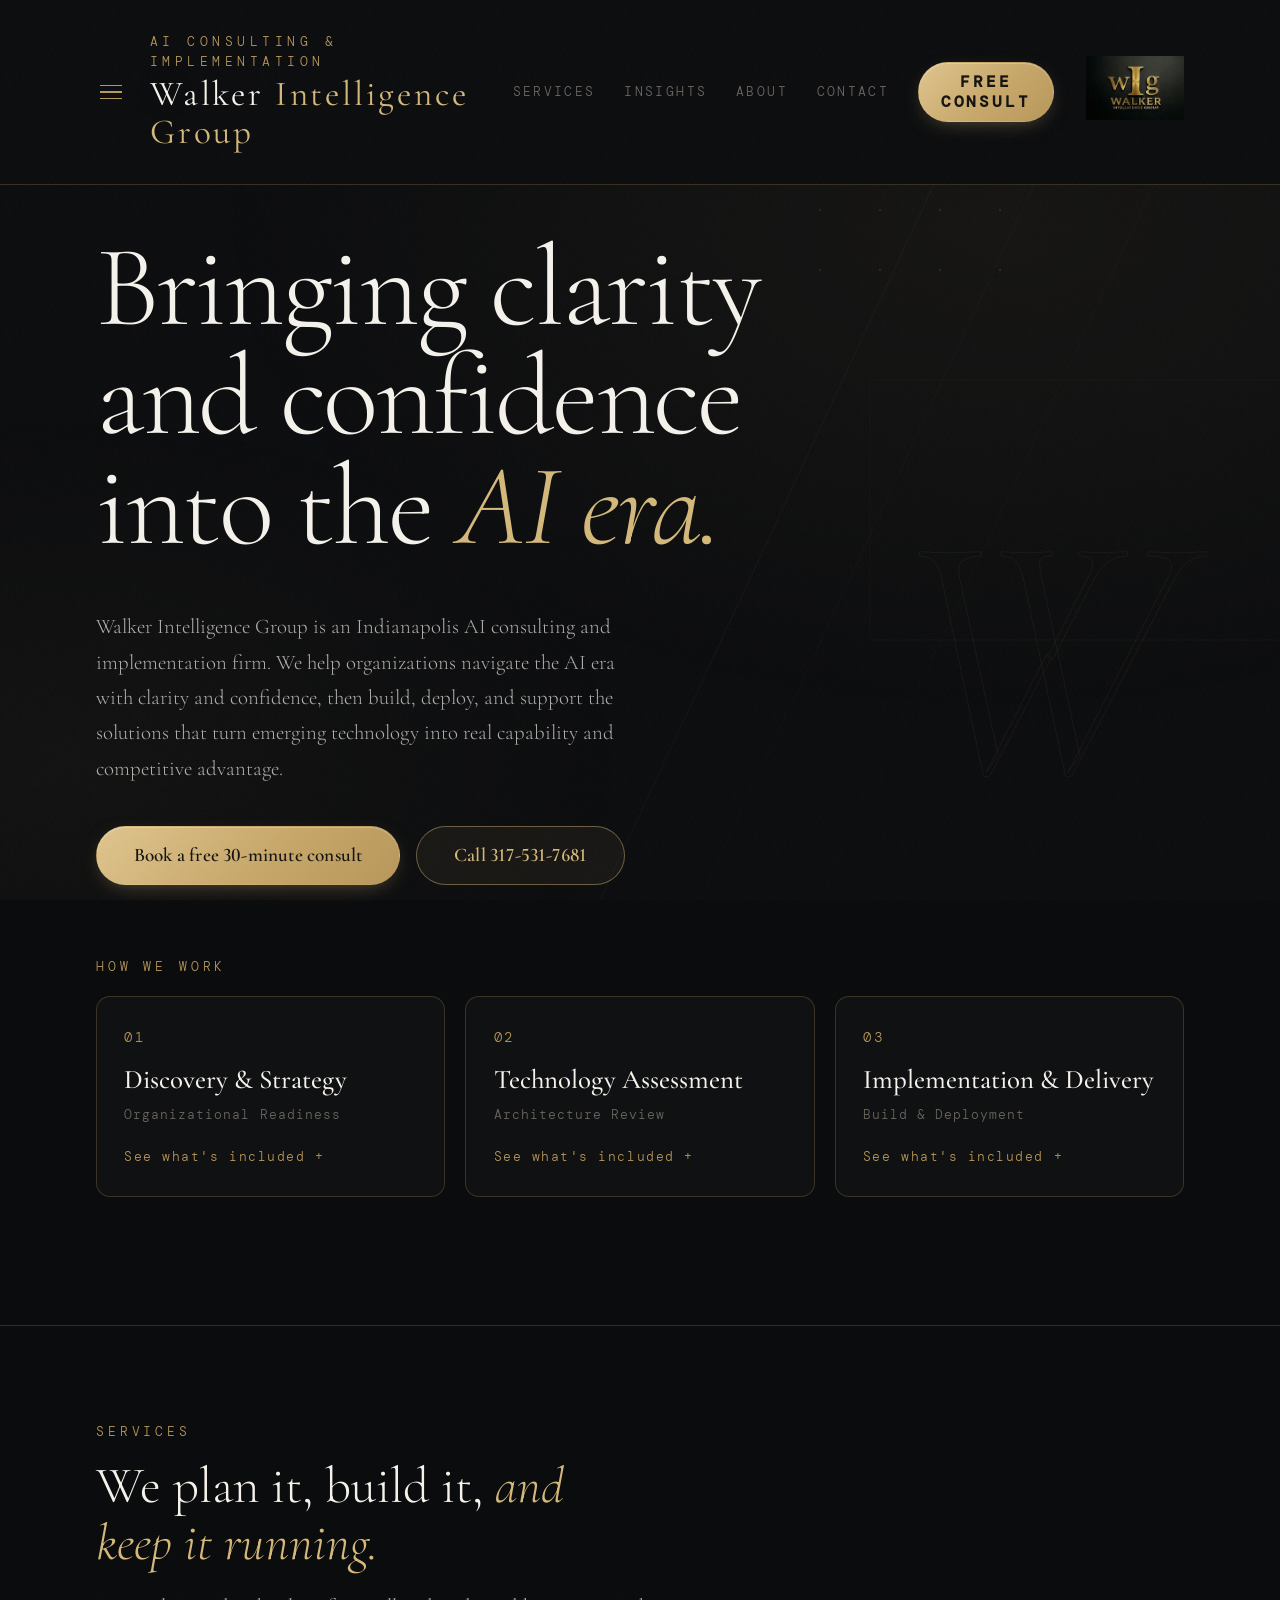
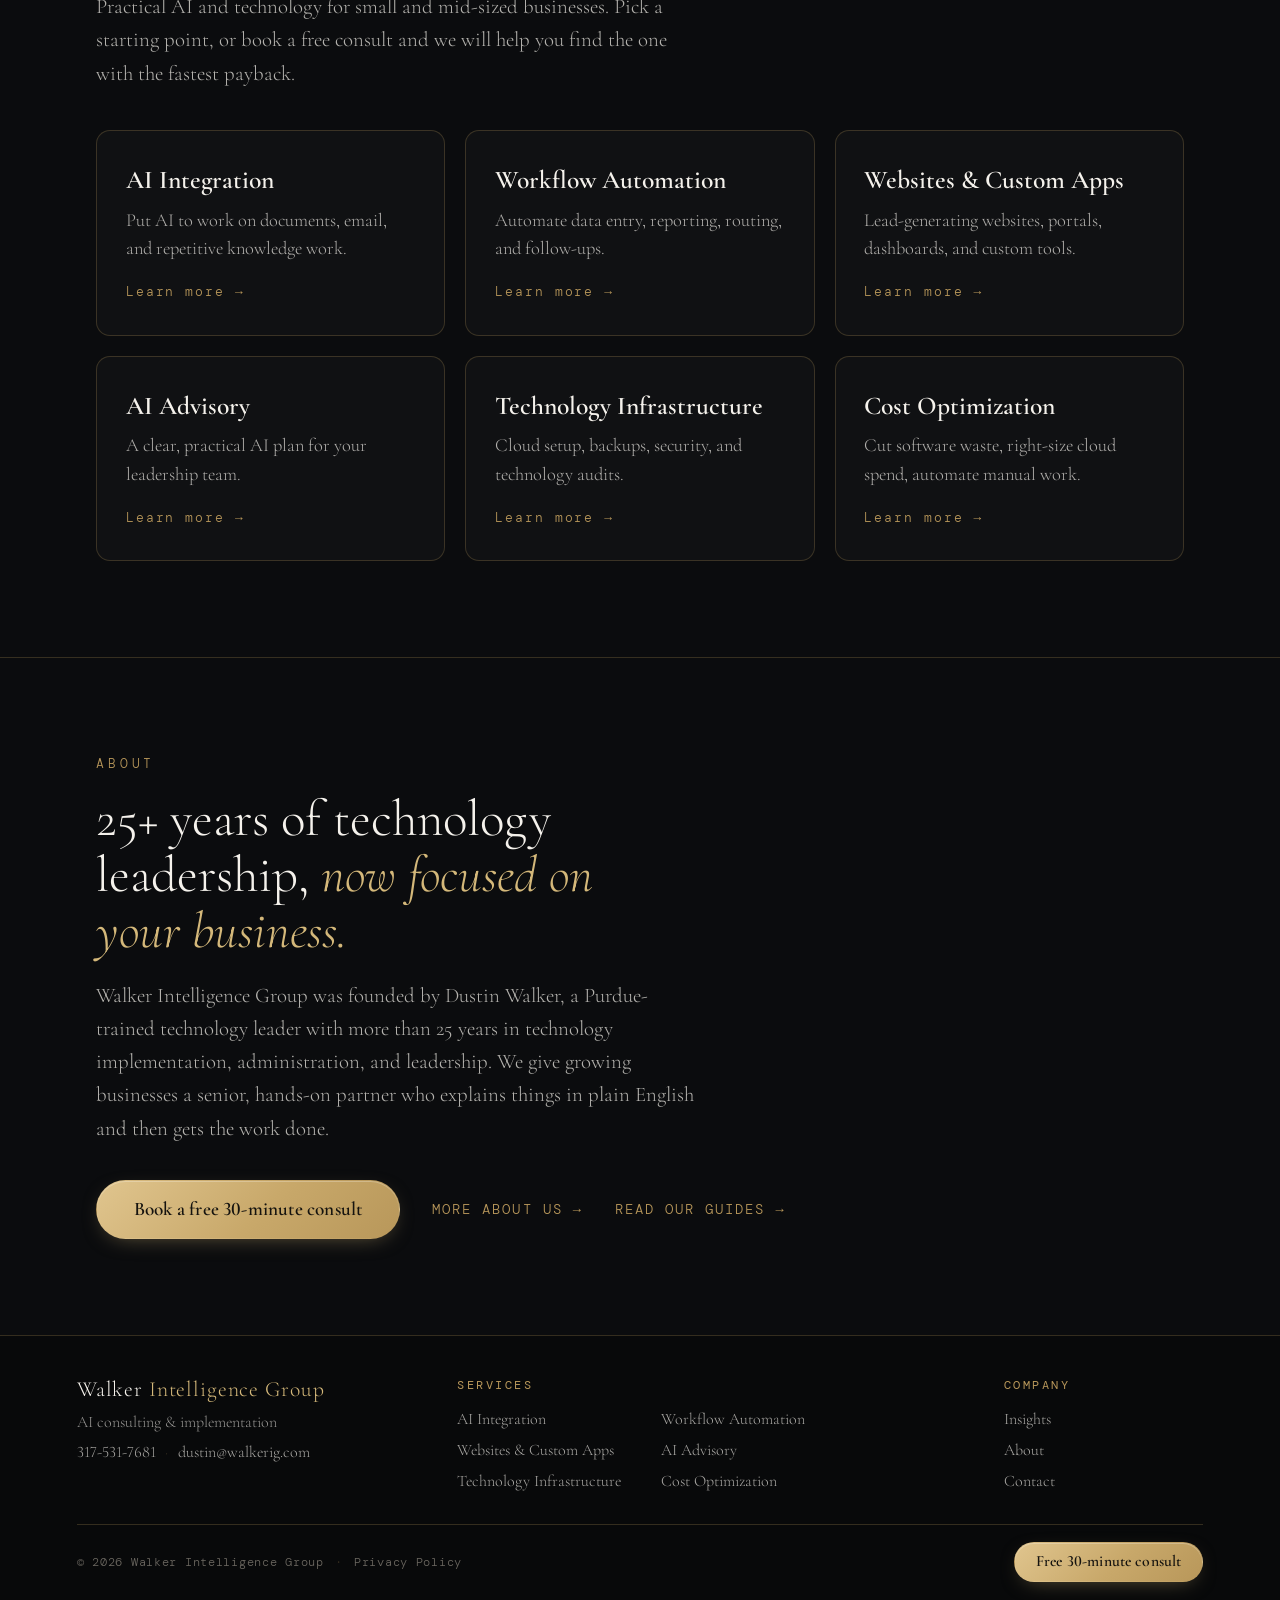
==== index.html @ 9484de30 "Compact footer and trim repetitive Indianapolis mentions - Footer is one short row (brand, two-colum" ====
<!DOCTYPE html>
<html lang="en">
<head>
  <meta charset="UTF-8" />
  <meta name="viewport" content="width=device-width, initial-scale=1.0" />
  <!-- Google Analytics 4 + lead tracking -->
  <script async src="https://www.googletagmanager.com/gtag/js?id=G-RJ7RK3Y0N4"></script>
  <script>
    window.dataLayer = window.dataLayer || [];
    function gtag(){dataLayer.push(arguments);}
    gtag('js', new Date());
    gtag('config', 'G-RJ7RK3Y0N4');
    // A form submission returns here with ?sent=1 (read before page scripts strip it)
    if (new URLSearchParams(location.search).get('sent') === '1') {
      gtag('event', 'generate_lead', { form_location: location.pathname });
    }
    document.addEventListener('click', function (e) {
      var a = e.target.closest && e.target.closest('a[href]');
      if (!a) return;
      var href = a.getAttribute('href');
      if (href.indexOf('tel:') === 0) gtag('event', 'phone_click', { link_text: a.textContent.trim() });
      else if (href.indexOf('mailto:') === 0) gtag('event', 'email_click', { link_text: a.textContent.trim() });
      else if (href === '/contact/') gtag('event', 'consult_click', { link_text: a.textContent.trim() });
    });
  </script>
  <title>Indianapolis AI Consulting &amp; Implementation | Walker Intelligence Group</title>
  <meta name="description" content="Indianapolis AI consulting and implementation. We plan, build, and run AI tools, workflow automation, and custom apps that save your business time and money." />
  <link rel="canonical" href="https://walkerig.com/" />
  <meta name="robots" content="index, follow, max-image-preview:large" />
  <meta name="theme-color" content="#0b0c0e" />

  <meta property="og:type" content="website" />
  <meta property="og:site_name" content="Walker Intelligence Group" />
  <meta property="og:title" content="Indianapolis AI Consulting &amp; Implementation | Walker Intelligence Group" />
  <meta property="og:description" content="AI consulting and implementation for Indianapolis businesses. We plan it, build it, and keep it running. No hype." />
  <meta property="og:url" content="https://walkerig.com/" />
  <meta property="og:image" content="https://walkerig.com/og-image.jpg" />
  <meta property="og:image:width" content="1200" />
  <meta property="og:image:height" content="630" />
  <meta property="og:image:alt" content="Walker Intelligence Group logo" />
  <meta property="og:locale" content="en_US" />
  <meta name="twitter:card" content="summary_large_image" />
  <meta name="twitter:title" content="Indianapolis AI Consulting &amp; Implementation | Walker Intelligence Group" />
  <meta name="twitter:description" content="AI consulting and implementation for Indianapolis businesses. We plan it, build it, and keep it running." />
  <meta name="twitter:image" content="https://walkerig.com/og-image.jpg" />

  <link rel="icon" type="image/svg+xml" href="favicon.svg" />
  <link rel="apple-touch-icon" href="wig-logo-144.png" />

  <script type="application/ld+json">
  {
    "@context": "https://schema.org",
    "@graph": [
      {
        "@type": "ProfessionalService",
        "@id": "https://walkerig.com/#business",
        "name": "Walker Intelligence Group",
        "alternateName": "WIG",
        "url": "https://walkerig.com/",
        "logo": "https://walkerig.com/wig-logo-144.png",
        "image": "https://walkerig.com/og-image.jpg",
        "description": "AI consulting and implementation firm in Indianapolis that plans, builds, deploys, and hosts AI solutions, including AI advisory, AI integration, workflow automation, websites and custom apps, technology infrastructure, and IT cost optimization.",
        "email": "dustin@walkerig.com",
        "telephone": "+1-317-531-7681",
        "foundingDate": "2026",
        "sameAs": [
          "https://www.google.com/search?kgmid=/g/11nqm0_gm1"
        ],
        "address": {
          "@type": "PostalAddress",
          "addressLocality": "Indianapolis",
          "addressRegion": "IN",
          "addressCountry": "US"
        },
        "areaServed": [
          { "@type": "City", "name": "Indianapolis" },
          { "@type": "State", "name": "Indiana" }
        ],
        "founder": { "@id": "https://walkerig.com/#founder" },
        "knowsAbout": ["Artificial intelligence", "Workflow automation", "AI integration", "Custom software development", "Cloud infrastructure", "IT cost optimization"],
        "hasOfferCatalog": {
          "@type": "OfferCatalog",
          "name": "Services",
          "itemListElement": [
            { "@type": "Offer", "itemOffered": { "@type": "Service", "name": "Workflow Automation" } },
            { "@type": "Offer", "itemOffered": { "@type": "Service", "name": "Websites & Custom Apps" } },
            { "@type": "Offer", "itemOffered": { "@type": "Service", "name": "AI Integration" } },
            { "@type": "Offer", "itemOffered": { "@type": "Service", "name": "Technology Infrastructure" } },
            { "@type": "Offer", "itemOffered": { "@type": "Service", "name": "AI Advisory" } },
            { "@type": "Offer", "itemOffered": { "@type": "Service", "name": "Cost Optimization" } }
          ]
        }
      },
      {
        "@type": "Person",
        "@id": "https://walkerig.com/#founder",
        "name": "Dustin Walker",
        "jobTitle": "Founder",
        "description": "Technology leader with more than 25 years of experience in technology implementation, administration, and leadership.",
        "alumniOf": { "@type": "CollegeOrUniversity", "name": "Purdue University" },
        "url": "https://walkerig.com/about/",
        "email": "dustin@walkerig.com",
        "worksFor": { "@id": "https://walkerig.com/#business" }
      },
      {
        "@type": "WebSite",
        "@id": "https://walkerig.com/#website",
        "url": "https://walkerig.com/",
        "name": "Walker Intelligence Group",
        "publisher": { "@id": "https://walkerig.com/#business" }
      }
    ]
  }
  </script>
  <link rel="preconnect" href="https://fonts.googleapis.com" />
  <link rel="preconnect" href="https://fonts.gstatic.com" crossorigin />
  <link href="https://fonts.googleapis.com/css2?family=Cormorant+Garamond:ital,wght@0,300;0,400;0,600;1,300;1,400&family=DM+Mono:wght@300;400&display=swap" rel="stylesheet" />
  <link href="/assets/site.css" rel="stylesheet" />

  <style>
    *, *::before, *::after { box-sizing: border-box; margin: 0; padding: 0; }

    :root {
      --ink:       #0b0c0e;
      --paper:     #f5f2ec;
      --gold:      #b8975a;
      --gold-lt:   #d4b87a;
      --muted:     #6b6760;
      --rule:      rgba(184,151,90,0.25);
      --serif:     'Cormorant Garamond', Georgia, serif;
      --mono:      'DM Mono', 'Courier New', monospace;
    }

    html { scroll-behavior: smooth; overflow-x: hidden; }

    body {
      background: var(--ink);
      color: var(--paper);
      font-family: var(--serif);
      font-weight: 300;
      line-height: 1.6;
      min-height: 100vh;
      overflow-x: hidden;
      width: 100%;
    }

    /* ── GRAIN OVERLAY ── */
    body::before {
      content: '';
      position: fixed;
      inset: 0;
      pointer-events: none;
      z-index: 999;
      opacity: 0.035;
      background-image: url("data:image/svg+xml,%3Csvg viewBox='0 0 256 256' xmlns='http://www.w3.org/2000/svg'%3E%3Cfilter id='n'%3E%3CfeTurbulence type='fractalNoise' baseFrequency='0.9' numOctaves='4' stitchTiles='stitch'/%3E%3C/filter%3E%3Crect width='100%25' height='100%25' filter='url(%23n)' opacity='1'/%3E%3C/svg%3E");
      background-repeat: repeat;
      background-size: 128px 128px;
    }

    /* ── GEOMETRIC BACKGROUND ── */
    .bg-geo {
      position: fixed;
      inset: 0;
      pointer-events: none;
      z-index: 0;
      overflow: hidden;
    }

    .bg-geo svg {
      position: absolute;
      inset: 0;
      width: 100%;
      height: 100%;
    }

    /* ── LAYOUT ── */
    .page {
      position: relative;
      z-index: 1;
      min-height: 100vh;
      display: grid;
      grid-template-rows: auto 1fr auto;
      width: 100%;
      max-width: 100vw;
      overflow-x: hidden;
    }

    /* ── HEADER ── */
    header {
      display: flex;
      justify-content: space-between;
      align-items: center;
      gap: 1.5rem;
      padding: clamp(1.2rem, 3vw, 2rem) clamp(2rem, 8vw, 6rem);
      border-bottom: 1px solid var(--rule);
      animation: fadeDown 1s cubic-bezier(.16,1,.3,1) both;
      position: fixed;
      top: 0;
      left: 0;
      right: 0;
      z-index: 100;
      background: var(--ink);
    }

    main {
      padding-top: 200px;
    }

    .header-left {
      display: flex;
      align-items: center;
      gap: 1.5rem;
    }
    .header-right { display: flex; align-items: center; gap: 2rem; }
    .header-logo-link { display: flex; }

    /* ── HAMBURGER ── */
    .hamburger {
      background: none;
      border: none;
      cursor: pointer;
      padding: 0.25rem;
      display: flex;
      flex-direction: column;
      gap: 5px;
      align-self: center;
      z-index: 1001;
    }

    .hamburger span {
      display: block;
      width: 22px;
      height: 1.5px;
      background: var(--gold);
      transition: transform 0.35s ease, opacity 0.25s ease;
      transform-origin: center;
    }

    .hamburger.open span:nth-child(1) { transform: translateY(6.5px) rotate(45deg); }
    .hamburger.open span:nth-child(2) { opacity: 0; }
    .hamburger.open span:nth-child(3) { transform: translateY(-6.5px) rotate(-45deg); }

    .wordmark {
      display: flex;
      flex-direction: column;
      gap: 0.1em;
    }

    .wordmark-top {
      font-size: clamp(0.7rem, 1.1vw, 0.8rem);
      font-family: var(--mono);
      letter-spacing: 0.35em;
      text-transform: uppercase;
      color: var(--gold);
      font-weight: 300;
    }

    .wordmark-main {
      font-size: clamp(1.4rem, 3vw, 2.2rem);
      font-weight: 400;
      letter-spacing: 0.08em;
      line-height: 1.1;
      color: var(--paper);
      text-shadow: 0 0 60px rgba(184,151,90,0.18);
    }

    .wordmark-main span {
      color: var(--gold-lt);
    }

    .header-logo {
      height: clamp(48px, 5vw, 64px);
      width: auto;
      opacity: 0.92;
    }

    /* ── HERO ── */
    main {
      display: flex;
      flex-direction: column;
      justify-content: center;
      padding: clamp(4rem, 10vw, 8rem) clamp(2rem, 8vw, 6rem);
      position: relative;
    }

    .hero-headline {
      font-size: clamp(3.2rem, 9vw, 8.5rem);
      font-weight: 300;
      line-height: 0.95;
      letter-spacing: -0.02em;
      max-width: 14ch;
      margin-bottom: 3rem;
      animation: fadeUp 1s .35s cubic-bezier(.16,1,.3,1) both;
    }

    .hero-headline em {
      font-style: italic;
      color: var(--gold-lt);
    }

    .hero-body {
      max-width: 52ch;
      font-size: clamp(1.05rem, 1.8vw, 1.3rem);
      font-weight: 300;
      color: rgba(245,242,236,0.7);
      line-height: 1.7;
      margin-bottom: 2.5rem;
      animation: fadeUp 1s .5s cubic-bezier(.16,1,.3,1) both;
      overflow-wrap: break-word;
      word-break: break-word;
      width: 100%;
    }

    /* ── PROCESS (01 / 02 / 03) ── */
    .process-label {
      display: block;
      font-family: var(--mono);
      font-size: 0.8rem;
      letter-spacing: 0.3em;
      text-transform: uppercase;
      color: var(--gold);
      margin-bottom: 1.2rem;
      animation: fadeUp 1s .65s cubic-bezier(.16,1,.3,1) both;
    }

    .services {
      display: grid;
      grid-template-columns: repeat(3, minmax(0, 1fr));
      gap: 1.25rem;
      max-width: 1100px;
      animation: fadeUp 1s .7s cubic-bezier(.16,1,.3,1) both;
    }

    .service-item {
      font: inherit;
      color: inherit;
      text-align: left;
      cursor: pointer;
      background: rgba(245,242,236,0.025);
      border: 1px solid var(--rule);
      border-radius: 14px;
      padding: 1.8rem 1.7rem;
      display: flex;
      flex-direction: column;
      transition: background 0.2s, border-color 0.2s;
    }

    .service-item:hover,
    .service-item:focus-visible { background: rgba(212,184,122,0.06); border-color: var(--gold); outline: none; }

    .service-num {
      font-family: var(--mono);
      font-size: 0.9rem;
      letter-spacing: 0.2em;
      color: var(--gold);
      display: block;
      margin-bottom: 0.9rem;
    }

    .service-label {
      font-family: var(--serif);
      font-size: clamp(1.45rem, 2.1vw, 1.8rem);
      font-weight: 500;
      line-height: 1.2;
      color: var(--paper);
    }

    .service-sub {
      font-family: var(--mono);
      font-size: 0.8rem;
      color: var(--muted);
      letter-spacing: 0.08em;
      margin-top: 0.6rem;
    }

    .service-hint {
      font-family: var(--mono);
      font-size: 0.8rem;
      letter-spacing: 0.12em;
      color: var(--gold);
      margin-top: auto;
      padding-top: 1.3rem;
    }

    .service-item:hover .service-hint { color: var(--gold-lt); }

    /* ── MODAL ── */
    .modal-overlay {
      position: fixed;
      inset: 0;
      z-index: 1100;
      display: flex;
      align-items: center;
      justify-content: center;
      padding: 2rem;
      pointer-events: none;
    }

    .modal-overlay.open { pointer-events: all; }

    .modal-backdrop {
      position: absolute;
      inset: 0;
      background: rgba(11,12,14,0.8);
      backdrop-filter: blur(6px);
      opacity: 0;
      transition: opacity 0.35s ease;
    }

    .modal-overlay.open .modal-backdrop { opacity: 1; }

    .modal {
      position: relative;
      background: #0f1012;
      border: 1px solid var(--rule);
      border-radius: 16px;
      max-width: 540px;
      width: 100%;
      padding: 3rem;
      opacity: 0;
      transform: translateY(20px);
      transition: opacity 0.35s ease, transform 0.35s cubic-bezier(.16,1,.3,1);
      display: none;
      max-height: 90vh;
      overflow-y: auto;
    }

    .modal.active {
      display: block;
    }

    .modal-overlay.open .modal.active {
      opacity: 1;
      transform: translateY(0);
    }

    .modal-close {
      position: absolute;
      top: 1.25rem;
      right: 1.5rem;
      background: none;
      border: none;
      color: var(--muted);
      font-size: 1.4rem;
      cursor: pointer;
      line-height: 1;
      transition: color 0.2s;
      padding: 0.25rem;
    }

    .modal-close:hover { color: var(--paper); }

    .modal-num {
      font-family: var(--mono);
      font-size: 0.8rem;
      letter-spacing: 0.25em;
      color: var(--gold);
      display: block;
      margin-bottom: 1rem;
    }

    .modal-title {
      font-size: clamp(1.5rem, 3vw, 2rem);
      font-weight: 300;
      letter-spacing: 0.02em;
      margin-bottom: 0.4rem;
      line-height: 1.2;
    }

    .modal-sub {
      font-family: var(--mono);
      font-size: 0.8rem;
      letter-spacing: 0.15em;
      color: var(--muted);
      margin-bottom: 1.8rem;
      text-transform: uppercase;
    }

    .modal-desc {
      font-size: 1.15rem;
      color: rgba(245,242,236,0.65);
      line-height: 1.8;
      margin-bottom: 1.8rem;
      border-top: 1px solid var(--rule);
      padding-top: 1.5rem;
    }

    .modal-list {
      list-style: none;
      display: flex;
      flex-direction: column;
      gap: 0.75rem;
    }

    .modal-list li {
      font-family: var(--serif);
      font-size: 1.1rem;
      letter-spacing: 0;
      color: rgba(245,242,236,0.65);
      padding-left: 1.3rem;
      position: relative;
      line-height: 1.6;
    }

    .modal-list li::before {
      content: '';
      position: absolute;
      left: 0;
      top: 0.45em;
      width: 5px;
      height: 5px;
      border: 1px solid var(--gold);
      opacity: 0.6;
    }

    @media (max-width: 560px) {
      .modal { padding: 2rem 1.5rem; }
    }

    /* ── LARGE DECORATIVE LETTER ── */
    .deco-numeral {
      position: absolute;
      right: clamp(2rem, 8vw, 6rem);
      top: 50%;
      transform: translateY(-50%);
      font-size: clamp(14rem, 28vw, 28rem);
      font-weight: 300;
      font-style: italic;
      color: transparent;
      -webkit-text-stroke: 1px rgba(184,151,90,0.08);
      line-height: 1;
      pointer-events: none;
      user-select: none;
      animation: fadeIn 1.5s .8s both;
    }

    /* ── HERO CTA ── */
    .hero-cta {
      display: flex;
      flex-wrap: wrap;
      align-items: center;
      gap: 1rem;
      margin-bottom: clamp(3rem, 6vw, 4.5rem);
      animation: fadeUp 1s .6s cubic-bezier(.16,1,.3,1) both;
    }

    /* ── SERVICES SECTION ── */
    .home-section {
      position: relative;
      padding: clamp(3.5rem, 8vw, 6rem) clamp(2rem, 8vw, 6rem);
      border-top: 1px solid var(--rule);
      border-bottom: none;
    }
    .home-section .eyebrow {
      display: block;
      font-family: var(--mono);
      font-size: 0.8rem;
      letter-spacing: 0.3em;
      text-transform: uppercase;
      color: var(--gold);
      margin-bottom: 1rem;
    }
    .home-section h2 {
      font-size: clamp(2rem, 4.5vw, 3.2rem);
      font-weight: 300;
      line-height: 1.1;
      max-width: 22ch;
      margin-bottom: 1.2rem;
    }
    .home-section h2 em { font-style: italic; color: var(--gold-lt); }
    .home-section .intro {
      font-size: clamp(1.1rem, 1.8vw, 1.3rem);
      color: rgba(245,242,236,0.72);
      max-width: 60ch;
    }
    .svc-grid {
      display: grid;
      grid-template-columns: repeat(3, minmax(0, 1fr));
      gap: 1.25rem;
      margin-top: 2.5rem;
    }
    .svc-link {
      background: rgba(245,242,236,0.025);
      border: 1px solid var(--rule);
      border-radius: 14px;
      padding: 2rem 1.8rem;
      text-decoration: none;
      color: var(--paper);
      display: flex;
      flex-direction: column;
      transition: background 0.2s, border-color 0.2s;
    }
    .svc-link:hover { background: rgba(212,184,122,0.06); border-color: var(--gold); }
    .svc-link h3 { font-size: clamp(1.4rem, 2vw, 1.65rem); font-weight: 600; margin-bottom: 0.6rem; transition: color 0.2s; }
    .svc-link:hover h3 { color: var(--gold-lt); }
    .svc-link p { font-size: 1.15rem; color: rgba(245,242,236,0.7); line-height: 1.55; }
    .svc-link span {
      display: block;
      margin-top: auto;
      padding-top: 1.2rem;
      font-family: var(--mono);
      font-size: 0.8rem;
      letter-spacing: 0.15em;
      color: var(--gold);
    }
    .about-teaser { display: flex; flex-wrap: wrap; align-items: center; gap: 1rem 2rem; margin-top: 2.2rem; }
    .text-link {
      font-family: var(--mono);
      font-size: 0.85rem;
      letter-spacing: 0.15em;
      text-transform: uppercase;
      color: var(--gold);
      text-decoration: none;
      padding: 0.95rem 0;
    }
    .text-link:hover { color: var(--gold-lt); }
    .drawer-more {
      display: inline-block;
      margin-top: 0.9rem;
      font-family: var(--mono);
      font-size: 0.8rem;
      letter-spacing: 0.12em;
      color: var(--gold);
      text-decoration: none;
    }
    .drawer-more:hover { color: var(--gold-lt); }

    /* ── NAV OVERLAY ── */
    .nav-overlay {
      position: fixed;
      inset: 0;
      z-index: 1000;
      display: flex;
      pointer-events: none;
    }

    .nav-overlay.open { pointer-events: all; }

    .nav-backdrop {
      position: absolute;
      inset: 0;
      background: rgba(11,12,14,0.7);
      backdrop-filter: blur(4px);
      opacity: 0;
      transition: opacity 0.4s ease;
    }

    .nav-overlay.open .nav-backdrop { opacity: 1; }

    .nav-drawer {
      position: relative;
      width: min(420px, 90vw);
      height: 100%;
      background: #0f1012;
      border-right: 1px solid var(--rule);
      transform: translateX(-100%);
      transition: transform 0.4s cubic-bezier(.16,1,.3,1);
      display: flex;
      flex-direction: column;
      overflow: hidden;
    }

    .nav-overlay.open .nav-drawer { transform: translateX(0); }

    .nav-header {
      padding: 2rem 2rem 1.5rem;
      border-bottom: 1px solid var(--rule);
      flex-shrink: 0;
      display: flex;
      justify-content: space-between;
      align-items: center;
    }

    .nav-close {
      background: none;
      border: none;
      color: var(--gold);
      font-size: 1.8rem;
      line-height: 1;
      cursor: pointer;
      padding: 0.25rem;
      transition: color 0.2s;
    }

    .nav-close:hover { color: var(--gold-lt); }

    .nav-tabs {
      display: flex;
      gap: 0;
      border-bottom: 1px solid var(--rule);
      flex-shrink: 0;
    }

    .nav-tab {
      flex: 1;
      background: none;
      border: none;
      border-bottom: 2px solid transparent;
      color: var(--muted);
      font-family: var(--mono);
      font-size: 0.75rem;
      letter-spacing: 0.25em;
      text-transform: uppercase;
      padding: 1rem 0.5rem;
      cursor: pointer;
      transition: color 0.2s, border-color 0.2s;
      margin-bottom: -1px;
    }

    .nav-tab:hover { color: var(--paper); }
    .nav-tab.active { color: var(--gold); border-bottom-color: var(--gold); }

    .nav-panels {
      flex: 1;
      overflow-y: auto;
      overflow-x: hidden;
    }

    .nav-panel {
      display: none;
      padding: 2.5rem 2rem;
      animation: fadeIn 0.3s ease both;
    }

    .nav-panel.active { display: block; }

    /* About panel */
    .nav-panel .nav-heading {
      font-size: clamp(1.6rem, 4vw, 2.2rem);
      font-weight: 300;
      letter-spacing: 0.02em;
      margin-bottom: 1.5rem;
      line-height: 1.2;
    }

    .nav-panel .nav-heading em { font-style: italic; color: var(--gold-lt); }

    .nav-panel p {
      font-size: 1rem;
      color: rgba(245,242,236,0.7);
      line-height: 1.8;
      margin-bottom: 1.2rem;
    }

    /* Services panel */
    .drawer-service {
      padding: 1.5rem 0;
      border-bottom: 1px solid var(--rule);
    }

    .drawer-service:first-child { padding-top: 0; }
    .drawer-service:last-child { border-bottom: none; }

    .drawer-service .service-num {
      margin-bottom: 0.5rem;
    }

    .drawer-service .service-label {
      font-size: 1.15rem;
      margin-bottom: 0.4rem;
    }

    .drawer-service .service-sub {
      font-size: 0.6rem;
    }

    /* Services accordion */
    .svc-card {
      border-bottom: 1px solid var(--rule);
    }

    .svc-card:last-child { border-bottom: none; }

    .svc-toggle {
      width: 100%;
      background: none;
      border: none;
      cursor: pointer;
      display: flex;
      justify-content: space-between;
      align-items: center;
      padding: 1.4rem 0;
      text-align: left;
      gap: 1rem;
    }

    .svc-title {
      font-family: var(--serif);
      font-size: 1.05rem;
      font-weight: 400;
      color: var(--paper);
      letter-spacing: 0.02em;
      transition: color 0.2s;
    }

    .svc-toggle:hover .svc-title { color: var(--gold-lt); }

    .svc-chevron {
      width: 8px;
      height: 8px;
      border-right: 1px solid var(--gold);
      border-bottom: 1px solid var(--gold);
      transform: rotate(45deg);
      flex-shrink: 0;
      transition: transform 0.3s ease;
      margin-top: -3px;
    }

    .svc-toggle[aria-expanded="true"] .svc-chevron {
      transform: rotate(-135deg);
      margin-top: 3px;
    }

    .svc-body {
      overflow: hidden;
      max-height: 0;
      transition: max-height 0.35s ease;
    }

    .svc-body.open {
      max-height: 480px;
    }

    .svc-body-inner {
      padding-bottom: 1.4rem;
    }

    .svc-desc {
      font-size: 1.05rem;
      color: rgba(245,242,236,0.55);
      margin-bottom: 1rem;
      line-height: 1.6;
    }

    .svc-list {
      list-style: none;
      display: flex;
      flex-direction: column;
      gap: 0.55rem;
    }

    .svc-list li {
      font-family: var(--mono);
      font-size: 0.78rem;
      letter-spacing: 0.08em;
      color: rgba(245,242,236,0.65);
      padding-left: 1.2rem;
      position: relative;
      line-height: 1.5;
    }

    .svc-list li::before {
      content: '';
      position: absolute;
      left: 0;
      top: 0.45em;
      width: 5px;
      height: 5px;
      border: 1px solid var(--gold);
      opacity: 0.6;
    }

    /* Contact panel */
    .contact-info {
      margin-bottom: 2rem;
      display: flex;
      flex-direction: column;
      gap: 0.6rem;
    }

    .contact-info a {
      font-family: var(--mono);
      font-size: 0.95rem;
      letter-spacing: 0.1em;
      color: var(--paper);
      text-decoration: none;
      opacity: 0.7;
      transition: opacity 0.2s;
    }

    .contact-info a:hover { opacity: 1; color: var(--gold-lt); }

    .contact-divider {
      width: 2rem;
      height: 1px;
      background: var(--rule);
      margin-bottom: 2rem;
    }

    .contact-form label {
      display: block;
      font-family: var(--mono);
      font-size: 0.75rem;
      letter-spacing: 0.2em;
      text-transform: uppercase;
      color: var(--gold);
      margin-bottom: 0.4rem;
    }

    .contact-form .field {
      margin-bottom: 1.4rem;
    }

    .contact-form input,
    .contact-form textarea {
      width: 100%;
      background: rgba(245,242,236,0.04);
      border: 1px solid var(--rule);
      color: var(--paper);
      font-family: var(--serif);
      font-size: 1rem;
      font-weight: 300;
      padding: 0.7rem 0.9rem;
      outline: none;
      transition: border-color 0.2s;
      border-radius: 10px;
      -webkit-appearance: none;
      transform: translateZ(0);
    }

    .contact-form input:focus,
    .contact-form textarea:focus {
      border-color: var(--gold);
    }

    .contact-form textarea {
      resize: vertical;
      min-height: 110px;
    }

    .contact-form button[type="submit"] {
      border: none;
      border-radius: 999px;
      color: #15130f;
      background: linear-gradient(135deg, #e0c58e 0%, #c8a86a 55%, #b8975a 100%);
      font-family: var(--serif);
      font-size: 1.1rem;
      font-weight: 600;
      padding: 0.85rem 2rem;
      cursor: pointer;
      transition: transform 0.2s ease, box-shadow 0.2s ease;
      width: 100%;
    }

    .contact-form button[type="submit"]:hover {
      transform: translateY(-1px);
      box-shadow: 0 10px 28px -10px rgba(212,184,122,0.7);
    }

    .form-status {
      margin-top: 1rem;
      font-family: var(--mono);
      font-size: 0.75rem;
      letter-spacing: 0.12em;
      min-height: 1.2em;
    }

    .form-status.success { color: var(--gold-lt); }
    .form-status.error   { color: #c0645a; }

    /* ── ANIMATIONS ── */
    @keyframes fadeDown {
      from { opacity: 0; transform: translateY(-16px); }
      to   { opacity: 1; transform: translateY(0); }
    }

    @keyframes fadeUp {
      from { opacity: 0; transform: translateY(24px); }
      to   { opacity: 1; transform: translateY(0); }
    }

    @keyframes fadeIn {
      from { opacity: 0; }
      to   { opacity: 1; }
    }

    @keyframes pulse {
      0%, 100% { opacity: 1; transform: scale(1); }
      50%       { opacity: 0.4; transform: scale(0.75); }
    }

    /* ── RESPONSIVE ── */
    @media (max-width: 1100px) {
      .header-right .site-nav { display: none; }
    }

    @media (max-width: 1000px) {
      .svc-grid { grid-template-columns: repeat(2, minmax(0, 1fr)); }
    }

    @media (max-width: 900px) {
      .deco-numeral { display: none; }
      .header-logo-link { display: none; }
    }

    @media (max-width: 760px) {
      .services { grid-template-columns: 1fr; }
    }

    @media (max-width: 640px) {
      .svc-grid { grid-template-columns: 1fr; }
    }

    @media (max-width: 560px) {
      header { padding: 1.1rem 1.25rem; }
      main { padding: 3rem 1.25rem 2.5rem; box-sizing: border-box; width: 100%; }
      .home-section { padding: 3.5rem 1.25rem; }
      .hero-headline { font-size: clamp(2.7rem, 12.5vw, 4rem); margin-bottom: 1.8rem; }
      .hero-body { font-size: 1.15rem; margin-bottom: 2rem; }
      .wordmark-main { font-size: clamp(1.15rem, 5.4vw, 1.5rem); }
      .wordmark-top { font-size: 0.6rem; letter-spacing: 0.18em; white-space: nowrap; }
      .header-left { gap: 1rem; }
      .hero-cta .btn, .about-teaser .btn { width: 100%; }
      .service-item { padding: 1.5rem 1.3rem; }
      .svc-link { padding: 1.6rem 1.3rem; }
    }
  </style>
</head>
<body>

<!-- Geometric background -->
<div class="bg-geo" aria-hidden="true">
  <svg viewBox="0 0 1440 900" preserveAspectRatio="xMidYMid slice" xmlns="http://www.w3.org/2000/svg">
    <defs>
      <radialGradient id="rg1" cx="75%" cy="25%" r="55%">
        <stop offset="0%" stop-color="#b8975a" stop-opacity="0.06"/>
        <stop offset="100%" stop-color="#b8975a" stop-opacity="0"/>
      </radialGradient>
      <radialGradient id="rg2" cx="10%" cy="85%" r="40%">
        <stop offset="0%" stop-color="#b8975a" stop-opacity="0.04"/>
        <stop offset="100%" stop-color="#b8975a" stop-opacity="0"/>
      </radialGradient>
    </defs>
    <rect width="1440" height="900" fill="url(#rg1)"/>
    <rect width="1440" height="900" fill="url(#rg2)"/>
    <line x1="1100" y1="0" x2="680" y2="900" stroke="#b8975a" stroke-width="0.5" stroke-opacity="0.12"/>
    <line x1="1200" y1="0" x2="780" y2="900" stroke="#b8975a" stroke-width="0.5" stroke-opacity="0.07"/>
    <line x1="1320" y1="0" x2="900" y2="900" stroke="#b8975a" stroke-width="0.5" stroke-opacity="0.05"/>
    <path d="M1380 20 L1420 20 L1420 60" stroke="#b8975a" stroke-width="1" stroke-opacity="0.3" fill="none"/>
    <path d="M20 880 L20 840 L60 840" stroke="#b8975a" stroke-width="1" stroke-opacity="0.3" fill="none"/>
    <g fill="#b8975a" fill-opacity="0.15">
      <circle cx="900" cy="150" r="1.2"/>
      <circle cx="960" cy="150" r="1.2"/>
      <circle cx="1020" cy="150" r="1.2"/>
      <circle cx="1080" cy="150" r="1.2"/>
      <circle cx="900" cy="210" r="1.2"/>
      <circle cx="960" cy="210" r="1.2"/>
      <circle cx="1020" cy="210" r="1.2"/>
      <circle cx="1080" cy="210" r="1.2"/>
      <circle cx="900" cy="270" r="1.2"/>
      <circle cx="960" cy="270" r="1.2"/>
      <circle cx="1020" cy="270" r="1.2"/>
      <circle cx="1080" cy="270" r="1.2"/>
    </g>
    <rect x="950" y="380" width="420" height="260" stroke="#b8975a" stroke-width="0.6" stroke-opacity="0.08" fill="none"/>
  </svg>
</div>

<!-- Navigation overlay -->
<div class="nav-overlay" id="navOverlay" aria-hidden="true">
  <div class="nav-backdrop" id="navBackdrop"></div>
  <nav class="nav-drawer" role="dialog" aria-label="Site navigation">
    <div class="nav-header">
      <span class="wordmark-top" style="font-family:var(--mono);font-size:0.6rem;letter-spacing:0.35em;text-transform:uppercase;color:var(--gold);">Walker Intelligence Group</span>
      <button class="nav-close" id="navClose" aria-label="Close navigation">
        <svg width="14" height="14" viewBox="0 0 18 18" fill="none" xmlns="http://www.w3.org/2000/svg">
          <line x1="1" y1="1" x2="17" y2="17" stroke="currentColor" stroke-width="1"/>
          <line x1="17" y1="1" x2="1" y2="17" stroke="currentColor" stroke-width="1"/>
        </svg>
      </button>
    </div>
    <div class="nav-tabs" role="tablist">
      <button class="nav-tab active" role="tab" data-panel="about">About</button>
      <button class="nav-tab" role="tab" data-panel="services">Services</button>
      <button class="nav-tab" role="tab" data-panel="contact">Contact</button>
    </div>
    <div class="nav-panels">

      <!-- About -->
      <div class="nav-panel active" id="panel-about" role="tabpanel">
        <p class="nav-heading">Navigating the <em>AI era</em> together.</p>
        <p>Walker Intelligence Group is an AI consulting and implementation firm built for organizations that need more than a vendor. They need a trusted partner who can translate the complexity of artificial intelligence into clear strategy, then build the solution and deliver measurable outcomes.</p>
        <p>We work with leadership teams and business stakeholders to assess where they are, define where they need to go, and build a credible path to get there, without the hype.</p>
        <p>Founded in 2026 and based in Indianapolis, we bring the clarity and confidence your organization needs to move forward with purpose in an era of rapid change.</p>
        <a class="drawer-more" href="/about/">More about us &rarr;</a>
        <a class="drawer-more" href="/insights/" style="margin-left:1.5rem">Read our guides &rarr;</a>
      </div>

      <!-- Services -->
      <div class="nav-panel" id="panel-services" role="tabpanel">

        <div class="svc-card">
          <button class="svc-toggle" aria-expanded="false">
            <span class="svc-title">Workflow Automation</span>
            <span class="svc-chevron" aria-hidden="true"></span>
          </button>
          <div class="svc-body"><div class="svc-body-inner">
            <p class="svc-desc">Stop paying people to do what software can handle.</p>
            <ul class="svc-list">
              <li>Automate repetitive data entry and reporting</li>
              <li>Automatically route, notify, and follow up</li>
              <li>Connect tools that don't talk to each other</li>
              <li>Turn email or paper processes into automated workflows</li>
            </ul>
            <a class="drawer-more" href="/workflow-automation/">Learn more &rarr;</a>
          </div></div>
        </div>

        <div class="svc-card">
          <button class="svc-toggle" aria-expanded="false">
            <span class="svc-title">Websites &amp; Custom Apps</span>
            <span class="svc-chevron" aria-hidden="true"></span>
          </button>
          <div class="svc-body"><div class="svc-body-inner">
            <p class="svc-desc">A website that works for your business, not against it.</p>
            <ul class="svc-list">
              <li>Professional websites that generate leads</li>
              <li>Online forms, portals, and client dashboards</li>
              <li>Custom tools built around your exact process</li>
              <li>Ongoing hosting, updates, and support</li>
            </ul>
            <a class="drawer-more" href="/websites-custom-apps/">Learn more &rarr;</a>
          </div></div>
        </div>

        <div class="svc-card">
          <button class="svc-toggle" aria-expanded="false">
            <span class="svc-title">AI Integration</span>
            <span class="svc-chevron" aria-hidden="true"></span>
          </button>
          <div class="svc-body"><div class="svc-body-inner">
            <p class="svc-desc">Put AI to work on real problems, not just demos.</p>
            <ul class="svc-list">
              <li>Identify where AI saves time in your business</li>
              <li>Automate document review, summarization, and extraction</li>
              <li>Build AI-powered tools your team actually uses</li>
              <li>Safe implementation. Your data stays yours</li>
            </ul>
            <a class="drawer-more" href="/ai-integration/">Learn more &rarr;</a>
          </div></div>
        </div>

        <div class="svc-card">
          <button class="svc-toggle" aria-expanded="false">
            <span class="svc-title">Technology Infrastructure</span>
            <span class="svc-chevron" aria-hidden="true"></span>
          </button>
          <div class="svc-body"><div class="svc-body-inner">
            <p class="svc-desc">A secure, organized foundation your business can rely on.</p>
            <ul class="svc-list">
              <li>Cloud setup, backups, and storage</li>
              <li>Security assessment and risk reduction</li>
              <li>Technology audit: know what you have and what's at risk</li>
              <li>Scalable systems that grow with your business</li>
            </ul>
            <a class="drawer-more" href="/technology-infrastructure/">Learn more &rarr;</a>
          </div></div>
        </div>

        <div class="svc-card">
          <button class="svc-toggle" aria-expanded="false">
            <span class="svc-title">AI Advisory</span>
            <span class="svc-chevron" aria-hidden="true"></span>
          </button>
          <div class="svc-body"><div class="svc-body-inner">
            <p class="svc-desc">Cut through the hype. Get a clear plan that makes sense for you.</p>
            <ul class="svc-list">
              <li>Plain-English assessment of your current technology</li>
              <li>Identify the highest-ROI opportunities for AI</li>
              <li>Tool recommendations based on your data sensitivity</li>
              <li>Ongoing guidance as the technology evolves</li>
            </ul>
            <a class="drawer-more" href="/ai-advisory/">Learn more &rarr;</a>
          </div></div>
        </div>

        <div class="svc-card">
          <button class="svc-toggle" aria-expanded="false">
            <span class="svc-title">Cost Optimization</span>
            <span class="svc-chevron" aria-hidden="true"></span>
          </button>
          <div class="svc-body"><div class="svc-body-inner">
            <p class="svc-desc">We cut technology waste and replace it with solutions that cost less and deliver more.</p>
            <ul class="svc-list">
              <li>Audit existing software subscriptions and eliminate redundant tools</li>
              <li>Replace manual, labor-intensive processes with automation</li>
              <li>Right-size your infrastructure and cloud spend</li>
              <li>Identify AI and technology investments with the fastest ROI</li>
            </ul>
            <a class="drawer-more" href="/cost-optimization/">Learn more &rarr;</a>
          </div></div>
        </div>

      </div>

      <!-- Contact -->
      <div class="nav-panel" id="panel-contact" role="tabpanel">
        <div class="contact-info">
          <a href="mailto:dustin@walkerig.com">dustin@walkerig.com</a>
          <a href="tel:+13175317681">317-531-7681</a>
        </div>
        <a class="drawer-more" href="/contact/" style="margin:0 0 1.5rem">Book a free 30-minute consult &rarr;</a>
        <div class="contact-divider"></div>
        <form class="contact-form" action="https://formsubmit.co/dustin@walkerig.com" method="POST">
          <input type="hidden" name="_subject" value="New inquiry from walkerig.com" />
          <input type="hidden" name="_next" value="https://walkerig.com?sent=1" />
          <input type="hidden" name="_captcha" value="false" />
          <input type="text" name="_honey" style="display:none" tabindex="-1" autocomplete="off" aria-hidden="true" />
          <div class="field">
            <label for="cf-name">Name</label>
            <input type="text" id="cf-name" name="name" placeholder="Your name" required />
          </div>
          <div class="field">
            <label for="cf-email">Email</label>
            <input type="email" id="cf-email" name="email" placeholder="your@email.com" required />
          </div>
          <div class="field">
            <label for="cf-message">Message</label>
            <textarea id="cf-message" name="message" placeholder="How can we help?" required></textarea>
          </div>
          <button type="submit">Send Message</button>
        </form>
      </div>

    </div>
  </nav>
</div>

<div class="page">

  <!-- Header -->
  <header>
    <div class="header-left">
      <button class="hamburger" id="hamburger" aria-label="Open navigation" aria-expanded="false" aria-controls="navOverlay">
        <span></span>
        <span></span>
        <span></span>
      </button>
      <div class="wordmark">
        <span class="wordmark-top">AI Consulting &amp; Implementation</span>
        <span class="wordmark-main">Walker <span>Intelligence Group</span></span>
      </div>
    </div>
    <div class="header-right">
      <nav class="site-nav" aria-label="Main">
        <a href="#services">Services</a>
        <a href="/insights/">Insights</a>
        <a href="/about/">About</a>
        <a href="/contact/">Contact</a>
        <a class="btn" href="/contact/">Free consult</a>
      </nav>
      <a class="header-logo-link" href="/" aria-label="Walker Intelligence Group home">
        <picture>
          <source srcset="wig-logo-144.webp" type="image/webp" />
          <img src="wig-logo-144.png" alt="Walker Intelligence Group logo" class="header-logo" width="221" height="144" fetchpriority="high" />
        </picture>
      </a>
    </div>
  </header>

  <!-- Hero -->
  <main>
    <h1 class="hero-headline">
      Bringing clarity<br>and confidence<br>into the <em>AI era.</em>
    </h1>

    <p class="hero-body">
      Walker Intelligence Group is an Indianapolis AI consulting and implementation firm. We help organizations navigate the AI era with clarity and confidence, then build, deploy, and support the solutions that turn emerging technology into real capability and competitive advantage.
    </p>

    <div class="hero-cta">
      <a class="btn btn-lg" href="/contact/">Book a free 30-minute consult</a>
      <a class="btn btn-ghost btn-lg" href="tel:+13175317681">Call 317-531-7681</a>
    </div>

    <span class="process-label">How we work</span>
    <div class="services">
      <button class="service-item" data-modal="modal-01" aria-haspopup="dialog">
        <span class="service-num">01</span>
        <div class="service-label">Discovery &amp; Strategy</div>
        <div class="service-sub">Organizational Readiness</div>
        <div class="service-hint">See what's included +</div>
      </button>
      <button class="service-item" data-modal="modal-02" aria-haspopup="dialog">
        <span class="service-num">02</span>
        <div class="service-label">Technology Assessment</div>
        <div class="service-sub">Architecture Review</div>
        <div class="service-hint">See what's included +</div>
      </button>
      <button class="service-item" data-modal="modal-03" aria-haspopup="dialog">
        <span class="service-num">03</span>
        <div class="service-label">Implementation &amp; Delivery</div>
        <div class="service-sub">Build &amp; Deployment</div>
        <div class="service-hint">See what's included +</div>
      </button>
    </div>

    <!-- Large decorative letter -->
    <div class="deco-numeral" aria-hidden="true">W</div>
  </main>

  <section class="home-section" id="services">
    <span class="eyebrow">Services</span>
    <h2>We plan it, build it, <em>and keep it running.</em></h2>
    <p class="intro">Practical AI and technology for small and mid-sized businesses. Pick a starting point, or book a free consult and we will help you find the one with the fastest payback.</p>
    <div class="svc-grid">
      <a class="svc-link" href="/ai-integration/">
        <h3>AI Integration</h3>
        <p>Put AI to work on documents, email, and repetitive knowledge work.</p>
        <span>Learn more &rarr;</span>
      </a>
      <a class="svc-link" href="/workflow-automation/">
        <h3>Workflow Automation</h3>
        <p>Automate data entry, reporting, routing, and follow-ups.</p>
        <span>Learn more &rarr;</span>
      </a>
      <a class="svc-link" href="/websites-custom-apps/">
        <h3>Websites &amp; Custom Apps</h3>
        <p>Lead-generating websites, portals, dashboards, and custom tools.</p>
        <span>Learn more &rarr;</span>
      </a>
      <a class="svc-link" href="/ai-advisory/">
        <h3>AI Advisory</h3>
        <p>A clear, practical AI plan for your leadership team.</p>
        <span>Learn more &rarr;</span>
      </a>
      <a class="svc-link" href="/technology-infrastructure/">
        <h3>Technology Infrastructure</h3>
        <p>Cloud setup, backups, security, and technology audits.</p>
        <span>Learn more &rarr;</span>
      </a>
      <a class="svc-link" href="/cost-optimization/">
        <h3>Cost Optimization</h3>
        <p>Cut software waste, right-size cloud spend, automate manual work.</p>
        <span>Learn more &rarr;</span>
      </a>
    </div>
  </section>

  <section class="home-section" id="about">
    <span class="eyebrow">About</span>
    <h2>25+ years of technology leadership, <em>now focused on your business.</em></h2>
    <p class="intro">Walker Intelligence Group was founded by Dustin Walker, a Purdue-trained technology leader with more than 25 years in technology implementation, administration, and leadership. We give growing businesses a senior, hands-on partner who explains things in plain English and then gets the work done.</p>
    <div class="about-teaser">
      <a class="btn btn-lg" href="/contact/">Book a free 30-minute consult</a>
      <a class="text-link" href="/about/">More about us &rarr;</a>
      <a class="text-link" href="/insights/">Read our guides &rarr;</a>
    </div>
  </section>

  <!-- Service Modals -->
  <div class="modal-overlay" id="modalOverlay" aria-hidden="true">
    <div class="modal-backdrop" id="modalBackdrop"></div>

    <div class="modal" id="modal-01" role="dialog" aria-modal="true" aria-labelledby="modal-01-title">
      <button class="modal-close" aria-label="Close">&times;</button>
      <span class="modal-num">01</span>
      <h2 class="modal-title" id="modal-01-title">Discovery &amp; Strategy</h2>
      <p class="modal-sub">Organizational Readiness</p>
      <p class="modal-desc">Before you can move forward with AI or new technology, you need to know where you actually stand. We begin every engagement with a structured discovery process that gives your leadership team a clear, honest picture of your organization's current capabilities, gaps, and opportunities.</p>
      <ul class="modal-list">
        <li>Stakeholder interviews across leadership and key teams</li>
        <li>Audit of existing tools, workflows, and data practices</li>
        <li>Identification of high-impact opportunities for AI and automation</li>
        <li>A prioritized roadmap with clear next steps and realistic timelines</li>
      </ul>
    </div>

    <div class="modal" id="modal-02" role="dialog" aria-modal="true" aria-labelledby="modal-02-title">
      <button class="modal-close" aria-label="Close">&times;</button>
      <span class="modal-num">02</span>
      <h2 class="modal-title" id="modal-02-title">Technology Assessment</h2>
      <p class="modal-sub">Architecture Review</p>
      <p class="modal-desc">Most organizations are running on a mix of tools that were never designed to work together. We conduct a thorough review of your technology environment to identify what's working, what's creating risk, and where smarter infrastructure can unlock real efficiency.</p>
      <ul class="modal-list">
        <li>Inventory and evaluation of your current technology stack</li>
        <li>Security posture review and risk identification</li>
        <li>Assessment of integration gaps and redundant systems</li>
        <li>Recommendations tailored to your scale, budget, and goals</li>
      </ul>
    </div>

    <div class="modal" id="modal-03" role="dialog" aria-modal="true" aria-labelledby="modal-03-title">
      <button class="modal-close" aria-label="Close">&times;</button>
      <span class="modal-num">03</span>
      <h2 class="modal-title" id="modal-03-title">Implementation &amp; Delivery</h2>
      <p class="modal-sub">Build &amp; Deployment</p>
      <p class="modal-desc">We don't hand you a plan and walk away. We build, deploy, and host the solution ourselves so you get a finished product that works, not a stack of recommendations to hand off to someone else.</p>
      <ul class="modal-list">
        <li>Full build and deployment of AI tools, automations, and custom applications</li>
        <li>Hosting, monitoring, and infrastructure management included</li>
        <li>Integration with your existing systems and workflows</li>
        <li>Ongoing maintenance and support so the solution keeps performing</li>
      </ul>
    </div>
  </div>

  <!-- SHARED-FOOTER:START -->
<footer class="site-footer">
  <div class="wrap">
    <div class="footer-grid">
      <div class="footer-brand">
        <a class="footer-name" href="/">Walker <span>Intelligence Group</span></a>
        <p>AI consulting &amp; implementation</p>
        <p class="footer-contact"><a href="tel:+13175317681">317-531-7681</a><span aria-hidden="true">&middot;</span><a href="mailto:dustin@walkerig.com">dustin@walkerig.com</a></p>
      </div>
      <nav aria-label="Services">
        <h4>Services</h4>
        <ul class="footer-two-col">
          <li><a href="/ai-integration/">AI Integration</a></li>
          <li><a href="/workflow-automation/">Workflow Automation</a></li>
          <li><a href="/websites-custom-apps/">Websites &amp; Custom Apps</a></li>
          <li><a href="/ai-advisory/">AI Advisory</a></li>
          <li><a href="/technology-infrastructure/">Technology Infrastructure</a></li>
          <li><a href="/cost-optimization/">Cost Optimization</a></li>
        </ul>
      </nav>
      <nav aria-label="Company">
        <h4>Company</h4>
        <ul>
          <li><a href="/insights/">Insights</a></li>
          <li><a href="/about/">About</a></li>
          <li><a href="/contact/">Contact</a></li>
        </ul>
      </nav>
    </div>
    <div class="footer-base">
      <span>&copy; 2026 Walker Intelligence Group<span class="sep" aria-hidden="true">&middot;</span><a href="/privacy/">Privacy Policy</a></span>
      <a class="btn footer-btn" href="/contact/">Free 30-minute consult</a>
    </div>
  </div>
</footer>
<!-- SHARED-FOOTER:END -->

</div>

<script>
  const overlay   = document.getElementById('navOverlay');
  const backdrop  = document.getElementById('navBackdrop');
  const hamburger = document.getElementById('hamburger');
  const tabs      = document.querySelectorAll('.nav-tab');
  const panels    = document.querySelectorAll('.nav-panel');

  function openNav() {
    overlay.classList.add('open');
    overlay.setAttribute('aria-hidden', 'false');
    hamburger.classList.add('open');
    hamburger.setAttribute('aria-expanded', 'true');
    document.body.style.overflow = 'hidden';
  }

  function closeNav() {
    overlay.classList.remove('open');
    overlay.setAttribute('aria-hidden', 'true');
    hamburger.classList.remove('open');
    hamburger.setAttribute('aria-expanded', 'false');
    document.body.style.overflow = '';
  }

  hamburger.addEventListener('click', () => {
    overlay.classList.contains('open') ? closeNav() : openNav();
  });

  backdrop.addEventListener('click', closeNav);
  document.getElementById('navClose').addEventListener('click', closeNav);

  document.addEventListener('keydown', e => {
    if (e.key === 'Escape') closeNav();
  });

  tabs.forEach(tab => {
    tab.addEventListener('click', () => {
      tabs.forEach(t => t.classList.remove('active'));
      panels.forEach(p => p.classList.remove('active'));
      tab.classList.add('active');
      document.getElementById('panel-' + tab.dataset.panel).classList.add('active');
    });
  });

  // Keep main content below fixed header
  const mainEl = document.querySelector('main');
  const headerEl = document.querySelector('header');
  function setMainPadding() {
    mainEl.style.paddingTop = (headerEl.offsetHeight + 48) + 'px';
  }
  setMainPadding();
  window.addEventListener('resize', setMainPadding);

  // Service modals
  const modalOverlay  = document.getElementById('modalOverlay');
  const modalBackdrop = document.getElementById('modalBackdrop');
  let activeModal = null;

  function openModal(id) {
    if (activeModal) activeModal.classList.remove('active');
    activeModal = document.getElementById(id);
    activeModal.classList.add('active');
    modalOverlay.classList.add('open');
    modalOverlay.setAttribute('aria-hidden', 'false');
    document.body.style.overflow = 'hidden';
    activeModal.querySelector('.modal-close').focus();
  }

  function closeModal() {
    if (!activeModal) return;
    modalOverlay.classList.remove('open');
    modalOverlay.setAttribute('aria-hidden', 'true');
    document.body.style.overflow = '';
    setTimeout(() => {
      if (activeModal) activeModal.classList.remove('active');
      activeModal = null;
    }, 350);
  }

  document.querySelectorAll('.service-item[data-modal]').forEach(btn => {
    btn.addEventListener('click', () => openModal(btn.dataset.modal));
  });

  document.querySelectorAll('.modal-close').forEach(btn => {
    btn.addEventListener('click', closeModal);
  });

  modalBackdrop.addEventListener('click', closeModal);

  document.addEventListener('keydown', e => {
    if (e.key === 'Escape' && activeModal) closeModal();
  });

  // Services accordion
  document.querySelectorAll('.svc-toggle').forEach(btn => {
    btn.addEventListener('click', () => {
      const body = btn.nextElementSibling;
      const isOpen = btn.getAttribute('aria-expanded') === 'true';
      btn.setAttribute('aria-expanded', !isOpen);
      body.classList.toggle('open', !isOpen);
    });
  });

  // Scroll input into view on iOS when keyboard opens
  document.querySelectorAll('.contact-form input, .contact-form textarea').forEach(el => {
    el.addEventListener('focus', () => {
      setTimeout(() => el.scrollIntoView({ behavior: 'smooth', block: 'center' }), 300);
    });
  });

  // Show confirmation and hide form after submission
  if (new URLSearchParams(window.location.search).get('sent') === '1') {
    history.replaceState(null, '', window.location.pathname);
    openNav();
    document.querySelectorAll('.nav-tab').forEach(t => t.classList.remove('active'));
    document.querySelectorAll('.nav-panel').forEach(p => p.classList.remove('active'));
    document.querySelector('[data-panel="contact"]').classList.add('active');
    document.getElementById('panel-contact').classList.add('active');
    const form = document.querySelector('.contact-form');
    form.innerHTML = '<p style="font-family:var(--mono);font-size:0.65rem;letter-spacing:0.15em;color:var(--gold-lt);line-height:1.8;">Message sent.<br>We\'ll be in touch.</p>';
  }
</script>

</body>
</html>
---- assets/site.css ----
/* Shared styles for inner pages (service, about, contact, insights). The homepage keeps its own inline styles. */
*, *::before, *::after { box-sizing: border-box; margin: 0; padding: 0; }

:root {
  --ink:       #0b0c0e;
  --ink-2:     #0f1012;
  --paper:     #f5f2ec;
  --gold:      #b8975a;
  --gold-lt:   #d4b87a;
  --muted:     #8a857c;
  --body:      rgba(245,242,236,0.78);
  --rule:      rgba(184,151,90,0.25);
  --serif:     'Cormorant Garamond', Georgia, serif;
  --mono:      'DM Mono', 'Courier New', monospace;
  --gutter:    clamp(1.25rem, 6vw, 6rem);
}

html { scroll-behavior: smooth; }

body {
  background: var(--ink);
  color: var(--paper);
  font-family: var(--serif);
  font-weight: 400;
  line-height: 1.65;
  overflow-x: hidden;
}

a { color: var(--gold-lt); }
a:hover { color: var(--paper); }

/* ── HEADER ── */
.site-header {
  position: sticky;
  top: 0;
  z-index: 100;
  background: var(--ink);
  border-bottom: 1px solid var(--rule);
  display: flex;
  align-items: center;
  justify-content: space-between;
  gap: 1rem;
  padding: 1rem var(--gutter);
}

.brand { display: flex; flex-direction: column; text-decoration: none; color: var(--paper); }
.brand-top {
  font-family: var(--mono);
  font-size: 0.72rem;
  letter-spacing: 0.35em;
  text-transform: uppercase;
  color: var(--gold);
}
.brand-main { font-size: clamp(1.2rem, 2.4vw, 1.7rem); letter-spacing: 0.06em; line-height: 1.1; }
.brand-main span { color: var(--gold-lt); }

.site-nav { display: flex; align-items: center; gap: 1.8rem; }
.site-nav a {
  font-family: var(--mono);
  font-size: 0.82rem;
  letter-spacing: 0.18em;
  text-transform: uppercase;
  color: var(--muted);
  text-decoration: none;
}
.site-nav a:hover, .site-nav a[aria-current="page"] { color: var(--gold-lt); }

.btn {
  display: inline-flex;
  align-items: center;
  justify-content: center;
  gap: 0.55em;
  font-family: var(--serif);
  font-size: 1.12rem;
  font-weight: 600;
  letter-spacing: 0.01em;
  line-height: 1.2;
  font-variant-numeric: lining-nums;
  text-decoration: none;
  text-align: center;
  padding: 0.85rem 1.7rem;
  border: 1px solid transparent;
  border-radius: 999px;
  color: #15130f;
  background: linear-gradient(135deg, #e0c58e 0%, #c8a86a 55%, #b8975a 100%);
  box-shadow: 0 6px 22px -10px rgba(212,184,122,0.55), inset 0 1px 0 rgba(255,255,255,0.25);
  transition: transform 0.2s ease, box-shadow 0.2s ease, background 0.2s ease, color 0.2s ease, border-color 0.2s ease;
  cursor: pointer;
}
.btn:hover {
  color: #15130f;
  transform: translateY(-1px);
  box-shadow: 0 10px 28px -10px rgba(212,184,122,0.7), inset 0 1px 0 rgba(255,255,255,0.3);
}
.btn:active { transform: translateY(0); }
.btn:focus-visible { outline: 2px solid var(--gold-lt); outline-offset: 3px; }
.btn-ghost {
  background: rgba(212,184,122,0.06);
  border-color: rgba(212,184,122,0.45);
  color: var(--gold-lt);
  box-shadow: none;
}
.btn-ghost:hover {
  background: rgba(212,184,122,0.14);
  border-color: var(--gold-lt);
  color: var(--paper);
  box-shadow: none;
}
.btn-lg { font-size: clamp(1.15rem, 1.5vw, 1.3rem); padding: 1.05rem 2.3rem; }
.site-nav .btn { color: #15130f; font-size: 1.02rem; padding: 0.6rem 1.35rem; }
.site-nav .btn:hover { color: #15130f; }

/* mobile menu (no JS needed) */
.menu { display: none; position: relative; }
.menu summary {
  list-style: none;
  cursor: pointer;
  font-family: var(--mono);
  font-size: 0.82rem;
  letter-spacing: 0.18em;
  text-transform: uppercase;
  color: var(--gold);
  padding: 0.55rem 1.1rem;
  border: 1px solid var(--rule);
  border-radius: 999px;
}
.menu summary::-webkit-details-marker { display: none; }
.menu-panel {
  position: absolute;
  right: 0;
  top: calc(100% + 0.5rem);
  background: var(--ink-2);
  border: 1px solid var(--rule);
  min-width: 17rem;
  border-radius: 14px;
  overflow: hidden;
  box-shadow: 0 18px 40px -18px rgba(0,0,0,0.8);
  max-width: calc(100vw - 2.5rem);
  padding: 0.75rem 0;
  display: flex;
  flex-direction: column;
}
.menu-panel a {
  padding: 0.7rem 1.3rem;
  font-family: var(--mono);
  font-size: 0.9rem;
  letter-spacing: 0.1em;
  color: var(--paper);
  text-decoration: none;
}
.menu-panel a:hover { color: var(--gold-lt); }
.menu-panel .menu-label {
  padding: 0.8rem 1.3rem 0.2rem;
  font-family: var(--mono);
  font-size: 0.72rem;
  letter-spacing: 0.25em;
  text-transform: uppercase;
  color: var(--gold);
}

@media (max-width: 860px) {
  .site-nav { display: none; }
  .menu { display: block; }
}

/* ── LAYOUT ── */
.wrap { padding: 0 var(--gutter); max-width: 1200px; margin: 0 auto; }
section { padding: clamp(3rem, 7vw, 5.5rem) 0; border-bottom: 1px solid var(--rule); }

.crumbs {
  font-family: var(--mono);
  font-size: 0.8rem;
  letter-spacing: 0.08em;
  color: var(--muted);
  padding-top: 2rem;
}
.crumbs a { color: var(--muted); text-decoration: none; }
.crumbs a:hover { color: var(--gold-lt); }

.eyebrow {
  display: block;
  font-family: var(--mono);
  font-size: 0.8rem;
  letter-spacing: 0.3em;
  text-transform: uppercase;
  color: var(--gold);
  margin-bottom: 1.2rem;
}

.hero { padding-top: clamp(2rem, 5vw, 4rem); }
.hero h1 {
  font-size: clamp(2.6rem, 6.5vw, 5.2rem);
  font-weight: 300;
  line-height: 1.02;
  letter-spacing: -0.01em;
  max-width: 18ch;
  margin-bottom: 1.8rem;
}
.hero h1 em { font-style: italic; color: var(--gold-lt); }
.lede {
  font-size: clamp(1.2rem, 2vw, 1.45rem);
  color: var(--body);
  max-width: 60ch;
  margin-bottom: 2.4rem;
}
.cta-row { display: flex; flex-wrap: wrap; gap: 1rem; align-items: center; }
.cta-note { font-family: var(--mono); font-size: 0.85rem; letter-spacing: 0.1em; color: var(--muted); }

h2 {
  font-size: clamp(1.9rem, 4vw, 2.8rem);
  font-weight: 300;
  line-height: 1.15;
  margin-bottom: 1.4rem;
  max-width: 24ch;
}
h2 em { font-style: italic; color: var(--gold-lt); }
h3 { font-size: 1.4rem; font-weight: 600; line-height: 1.3; margin-bottom: 0.5rem; }

.prose p { font-size: 1.2rem; color: var(--body); max-width: 68ch; margin-bottom: 1.2rem; }
.prose p:last-child { margin-bottom: 0; }

.grid {
  display: grid;
  grid-template-columns: repeat(auto-fill, minmax(min(100%, 290px), 1fr));
  gap: 1.25rem;
  margin-top: 2.2rem;
}
.card {
  background: rgba(245,242,236,0.025);
  border: 1px solid var(--rule);
  border-radius: 14px;
  padding: 2rem 1.8rem;
  transition: background 0.2s, border-color 0.2s;
}
.card p { color: var(--body); font-size: 1.1rem; }
.card .num { font-family: var(--mono); font-size: 0.85rem; letter-spacing: 0.2em; color: var(--gold); display: block; margin-bottom: 0.8rem; }
a.card { text-decoration: none; color: var(--paper); transition: background 0.2s; display: block; }
a.card:hover { background: rgba(212,184,122,0.06); border-color: var(--gold); }
a.card:hover h3 { color: var(--gold-lt); }
.card .more { font-family: var(--mono); font-size: 0.8rem; letter-spacing: 0.15em; color: var(--gold); margin-top: 1rem; display: block; }

.checks { list-style: none; display: grid; gap: 0.9rem; margin-top: 1.5rem; max-width: 70ch; }
.checks li { position: relative; padding-left: 1.6rem; font-size: 1.15rem; color: var(--body); }
.checks li::before {
  content: '';
  position: absolute;
  left: 0;
  top: 0.55em;
  width: 7px;
  height: 7px;
  border: 1px solid var(--gold);
}

.faq { margin-top: 1.5rem; max-width: 820px; }
.faq details { border-top: 1px solid var(--rule); }
.faq details:last-child { border-bottom: 1px solid var(--rule); }
.faq summary {
  cursor: pointer;
  list-style: none;
  display: flex;
  justify-content: space-between;
  gap: 1rem;
  padding: 1.2rem 0;
  font-size: 1.3rem;
}
.faq summary::-webkit-details-marker { display: none; }
.faq summary::after { content: '+'; color: var(--gold); font-family: var(--mono); }
.faq details[open] summary::after { content: '–'; }
.faq details p { color: var(--body); font-size: 1.15rem; padding-bottom: 1.3rem; max-width: 68ch; }

.cta-band { text-align: left; }
.cta-band .lede { margin-bottom: 2rem; }

/* ── FORM ── */
.contact-grid { display: grid; grid-template-columns: repeat(auto-fit, minmax(min(100%, 340px), 1fr)); gap: clamp(2rem, 5vw, 4rem); }
.form label {
  display: block;
  font-family: var(--mono);
  font-size: 0.78rem;
  letter-spacing: 0.16em;
  text-transform: uppercase;
  color: var(--gold);
  margin-bottom: 0.45rem;
}
.form .field { margin-bottom: 1.3rem; }
.form input, .form textarea, .form select {
  width: 100%;
  background: rgba(245,242,236,0.04);
  border: 1px solid var(--rule);
  color: var(--paper);
  font-family: var(--serif);
  font-size: 1.1rem;
  padding: 0.8rem 0.9rem;
  border-radius: 10px;
  -webkit-appearance: none;
  appearance: none;
}
.form select option { background: var(--ink-2); }
.form input:focus, .form textarea:focus, .form select:focus { outline: none; border-color: var(--gold); }
.form textarea { min-height: 140px; resize: vertical; }
.form .btn { width: 100%; }
.form-done { font-size: 1.3rem; color: var(--gold-lt); }
.contact-lines { display: grid; gap: 0.6rem; margin: 1.5rem 0 2rem; }
.contact-lines a { font-family: var(--mono); font-size: 1.05rem; letter-spacing: 0.06em; color: var(--paper); text-decoration: none; }
.contact-lines a:hover { color: var(--gold-lt); }

.placeholder { background: rgba(212,184,122,0.15); color: var(--gold-lt); padding: 0 0.2em; }

/* ── FOOTER ── */
.site-footer { padding: 2.6rem 0 1.4rem; border-top: 1px solid var(--rule); background: #08090a; }
.site-footer .wrap { max-width: 1320px; }
.footer-grid {
  display: grid;
  grid-template-columns: minmax(0, 1fr) minmax(0, 1.5fr) minmax(0, 0.6fr);
  gap: 2rem 3rem;
  align-items: start;
}
.footer-name { color: var(--paper); text-decoration: none; font-size: 1.35rem; letter-spacing: 0.04em; line-height: 1.2; }
.footer-name span { color: var(--gold-lt); }
.footer-brand p { color: rgba(245,242,236,0.6); font-size: 1rem; margin-top: 0.3rem; }
.footer-contact { display: flex; flex-wrap: wrap; gap: 0.2rem 0.6rem; font-variant-numeric: lining-nums; }
.footer-contact span { color: var(--rule); }
.footer-contact a, .footer-grid li a {
  color: rgba(245,242,236,0.68);
  text-decoration: none;
  font-size: 1rem;
  font-variant-numeric: lining-nums;
  white-space: nowrap;
  transition: color 0.2s;
}
.footer-contact a:hover, .footer-grid li a:hover { color: var(--gold-lt); }
.footer-grid h4 {
  font-family: var(--mono);
  font-size: 0.72rem;
  font-weight: 400;
  letter-spacing: 0.22em;
  text-transform: uppercase;
  color: var(--gold);
  margin-bottom: 0.7rem;
}
.footer-grid ul { list-style: none; display: grid; gap: 0.35rem; }
.footer-grid ul.footer-two-col { grid-template-columns: repeat(2, max-content); column-gap: 2.5rem; }
.footer-base {
  margin-top: 1.8rem;
  padding-top: 1.1rem;
  border-top: 1px solid var(--rule);
  display: flex;
  flex-wrap: wrap;
  align-items: center;
  justify-content: space-between;
  gap: 0.8rem 1.5rem;
  font-family: var(--mono);
  font-size: 0.75rem;
  letter-spacing: 0.06em;
  color: var(--muted);
}
.footer-base .sep { margin: 0 0.7rem; color: var(--rule); }
.footer-base a:not(.btn) { color: var(--muted); text-decoration: none; }
.footer-base a:not(.btn):hover { color: var(--gold-lt); }
.footer-base .footer-btn { font-size: 0.98rem; letter-spacing: 0.01em; padding: 0.6rem 1.3rem; }

@media (max-width: 900px) {
  .footer-grid { grid-template-columns: minmax(0, 1fr) minmax(0, 1fr); gap: 1.6rem 2rem; }
  .footer-brand { grid-column: 1 / -1; }
}
@media (max-width: 560px) {
  .footer-grid { grid-template-columns: 1fr; }
  .footer-grid ul.footer-two-col { grid-template-columns: repeat(2, minmax(0, 1fr)); column-gap: 1rem; }
  .footer-grid li a { white-space: normal; }
  .footer-grid nav:last-of-type ul { display: flex; flex-wrap: wrap; gap: 0.4rem 1.6rem; }
  .footer-base { flex-direction: column-reverse; align-items: stretch; text-align: center; }
  .footer-base .footer-btn { width: 100%; }
}

/* ── INSIGHTS (articles) ── */
.hero h1.article-title { font-size: clamp(2.3rem, 5.5vw, 4.2rem); max-width: 22ch; }
.byline { font-family: var(--mono); font-size: 0.85rem; letter-spacing: 0.1em; color: var(--muted); }
.byline a { color: var(--gold-lt); text-decoration: none; }
.article-body h2 { margin-top: 3rem; max-width: 32ch; font-size: clamp(1.7rem, 3.4vw, 2.3rem); }
.article-body h2:first-child { margin-top: 0; }
.prose ul { list-style: none; display: grid; gap: 0.7rem; margin: 0 0 1.4rem; max-width: 68ch; }
.prose ul li { position: relative; padding-left: 1.6rem; font-size: 1.2rem; color: var(--body); }
.prose ul li::before {
  content: '';
  position: absolute;
  left: 0;
  top: 0.6em;
  width: 7px;
  height: 7px;
  border: 1px solid var(--gold);
}
.prose strong { color: var(--paper); font-weight: 600; }
.author-box p a { text-decoration: none; }

/* ── SMALL SCREENS ── */
@media (max-width: 560px) {
  .cta-row .btn { width: 100%; }
  .card { padding: 1.6rem 1.3rem; }
  .btn-lg { font-size: 1.15rem; padding: 1rem 1.4rem; }
  .brand-top { font-size: 0.6rem; letter-spacing: 0.18em; white-space: nowrap; }
}
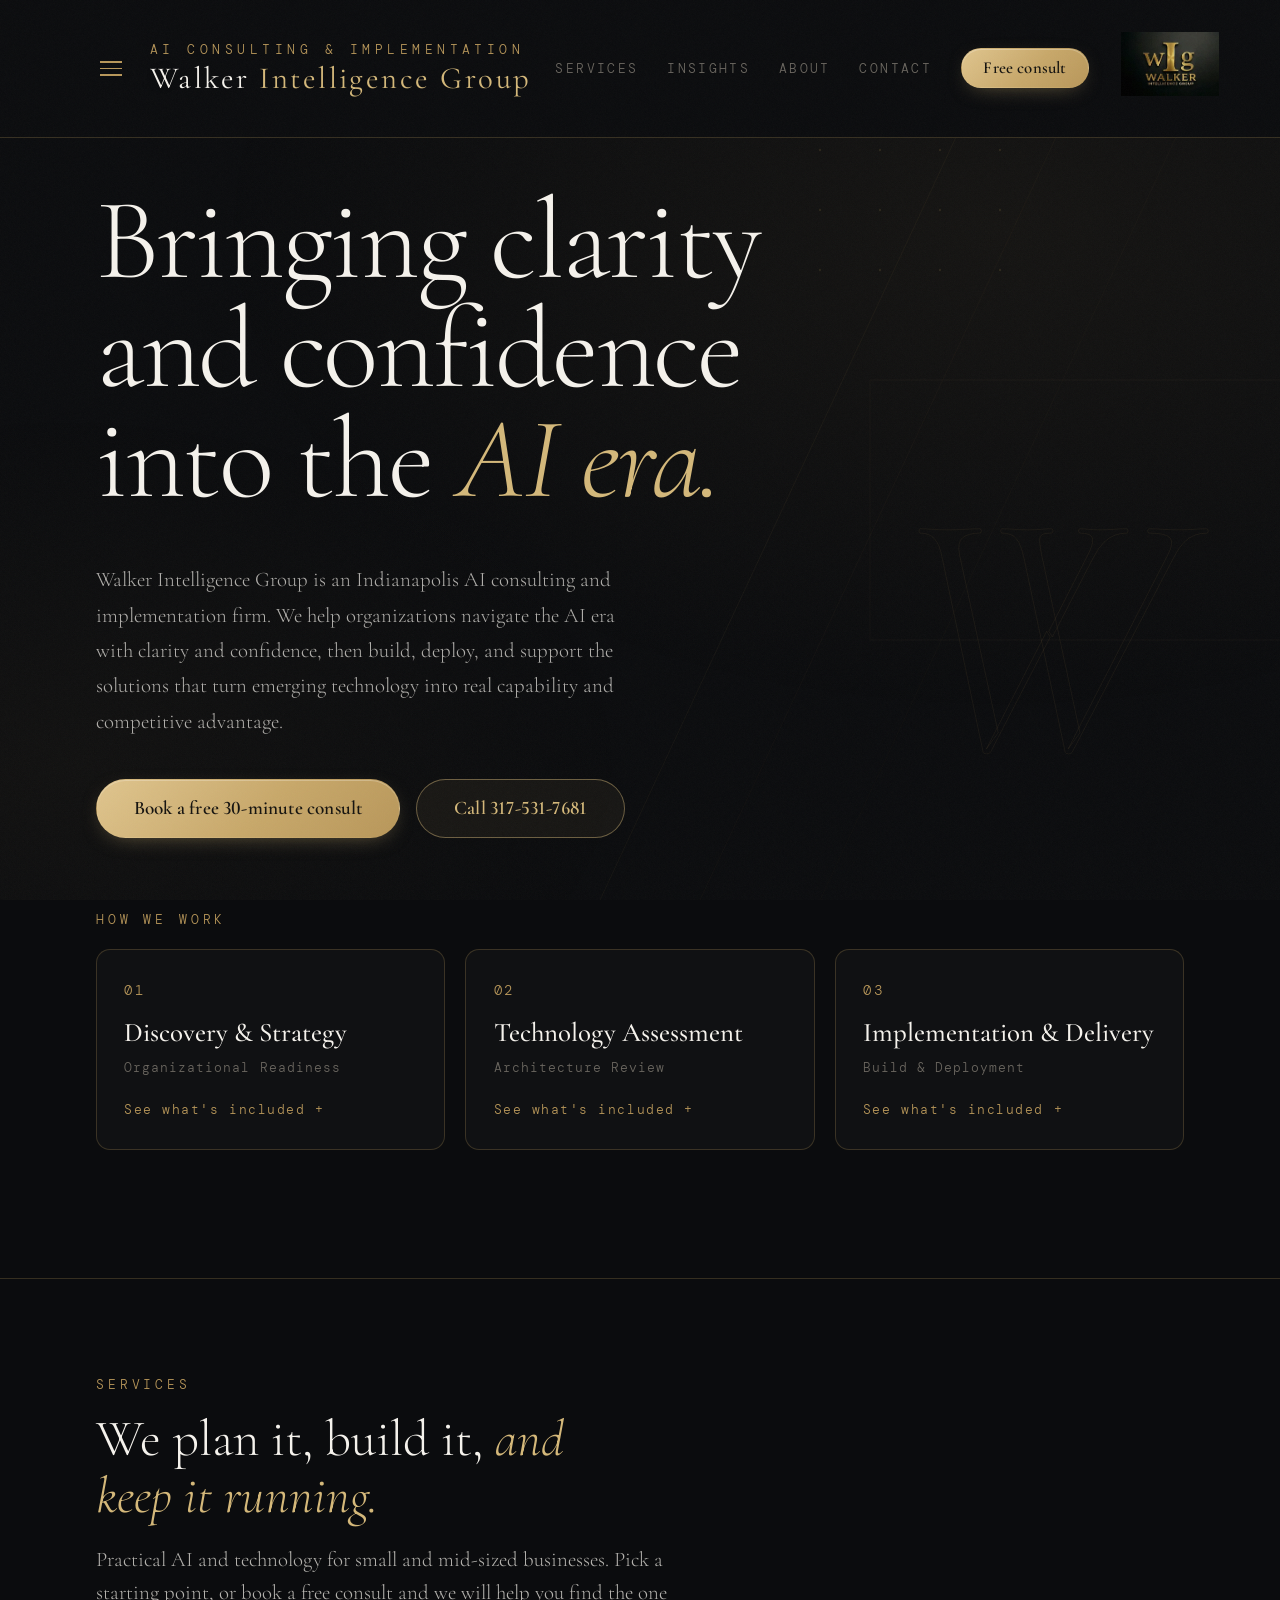
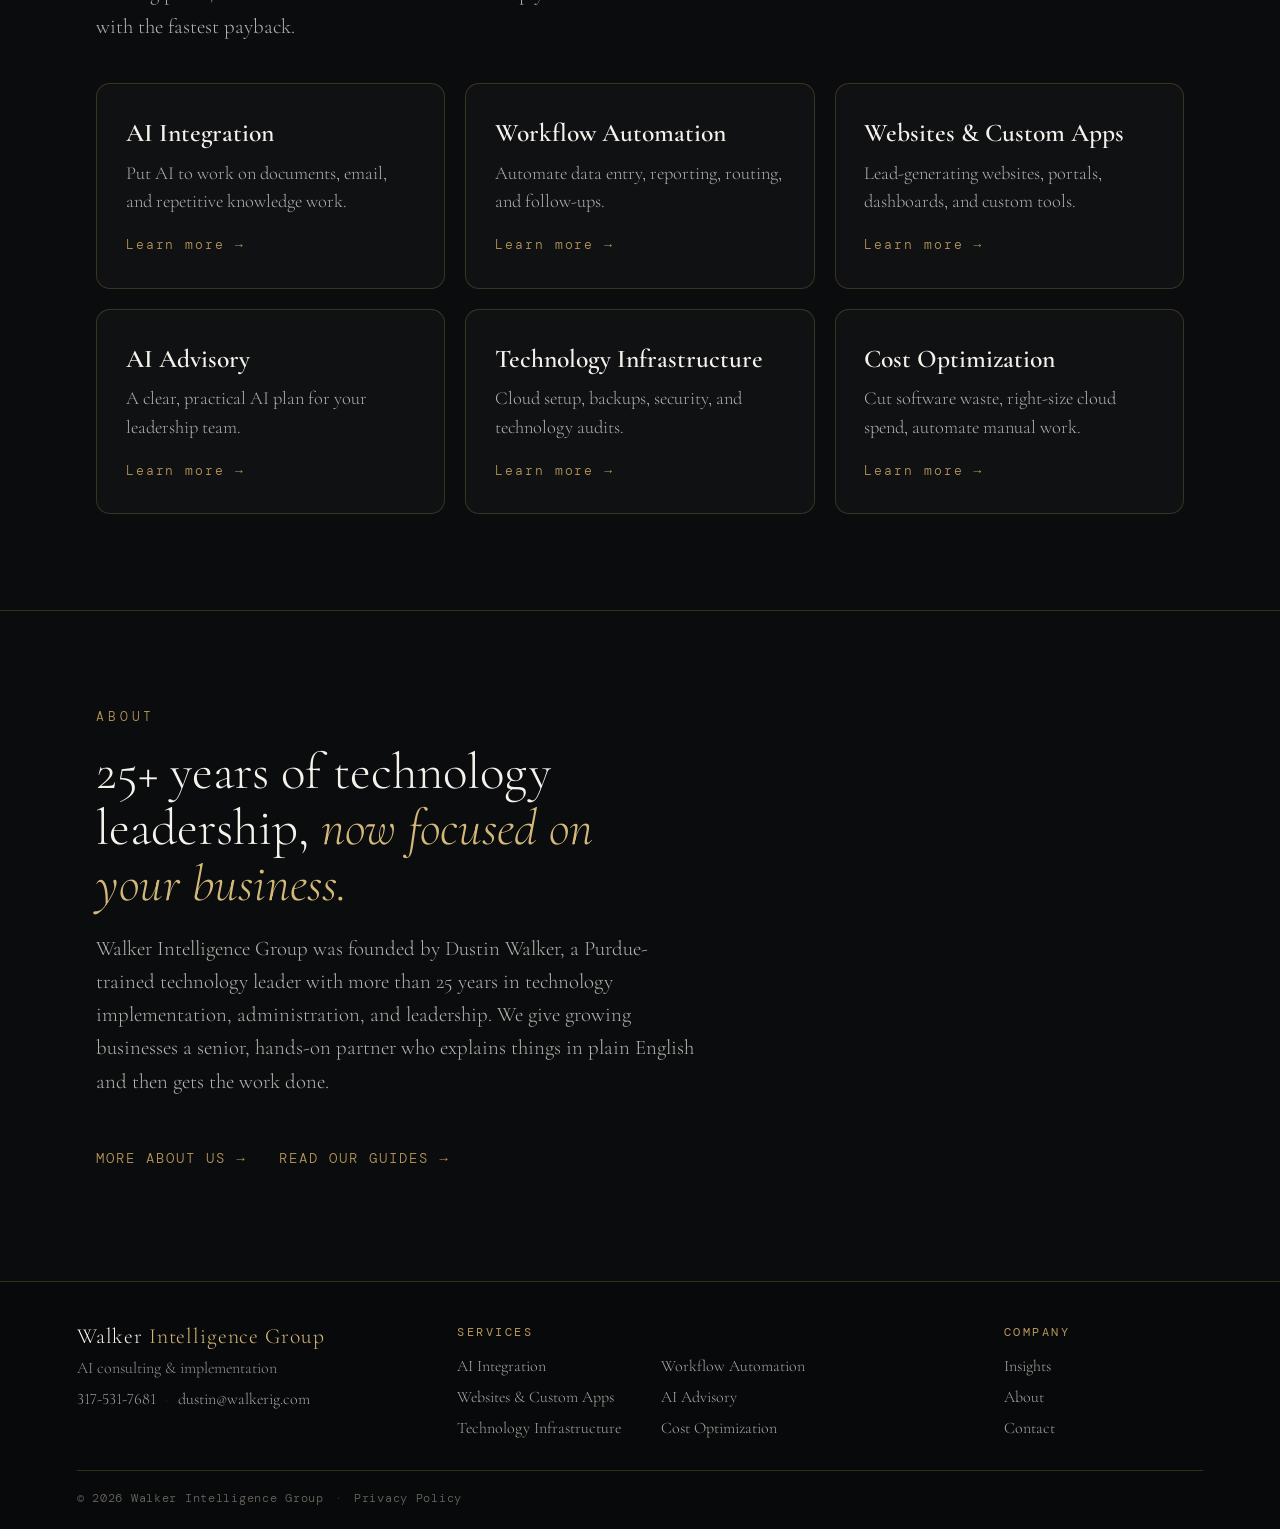
==== commit 73af06c2: "Show the consult button at most twice per page; fix header button - Keep the header button plus one " ====
--- a/index.html
+++ b/index.html
@@ -210,6 +210,7 @@
       display: flex;
       align-items: center;
       gap: 1.5rem;
+      flex-shrink: 0;
     }
     .header-right { display: flex; align-items: center; gap: 2rem; }
     .header-logo-link { display: flex; }
@@ -244,6 +245,7 @@
       display: flex;
       flex-direction: column;
       gap: 0.1em;
+      white-space: nowrap;
     }
 
     .wordmark-top {
@@ -256,7 +258,7 @@
     }
 
     .wordmark-main {
-      font-size: clamp(1.4rem, 3vw, 2.2rem);
+      font-size: clamp(1.4rem, 2.4vw, 2.1rem);
       font-weight: 400;
       letter-spacing: 0.08em;
       line-height: 1.1;
@@ -980,7 +982,11 @@
     }
 
     /* ── RESPONSIVE ── */
-    @media (max-width: 1100px) {
+    @media (max-width: 1240px) {
+      .header-logo-link { display: none; }
+    }
+
+    @media (max-width: 1080px) {
       .header-right .site-nav { display: none; }
     }
 
@@ -1342,7 +1348,6 @@
     <h2>25+ years of technology leadership, <em>now focused on your business.</em></h2>
     <p class="intro">Walker Intelligence Group was founded by Dustin Walker, a Purdue-trained technology leader with more than 25 years in technology implementation, administration, and leadership. We give growing businesses a senior, hands-on partner who explains things in plain English and then gets the work done.</p>
     <div class="about-teaser">
-      <a class="btn btn-lg" href="/contact/">Book a free 30-minute consult</a>
       <a class="text-link" href="/about/">More about us &rarr;</a>
       <a class="text-link" href="/insights/">Read our guides &rarr;</a>
     </div>
@@ -1426,7 +1431,6 @@
     </div>
     <div class="footer-base">
       <span>&copy; 2026 Walker Intelligence Group<span class="sep" aria-hidden="true">&middot;</span><a href="/privacy/">Privacy Policy</a></span>
-      <a class="btn footer-btn" href="/contact/">Free 30-minute consult</a>
     </div>
   </div>
 </footer>
--- a/assets/site.css
+++ b/assets/site.css
@@ -45,6 +45,7 @@
 
 .brand { display: flex; flex-direction: column; text-decoration: none; color: var(--paper); }
 .brand-top {
+  white-space: nowrap;
   font-family: var(--mono);
   font-size: 0.72rem;
   letter-spacing: 0.35em;
@@ -107,7 +108,7 @@
   box-shadow: none;
 }
 .btn-lg { font-size: clamp(1.15rem, 1.5vw, 1.3rem); padding: 1.05rem 2.3rem; }
-.site-nav .btn { color: #15130f; font-size: 1.02rem; padding: 0.6rem 1.35rem; }
+.site-nav .btn { color: #15130f; font-family: var(--serif); font-size: 1.05rem; letter-spacing: 0.01em; text-transform: none; white-space: nowrap; padding: 0.55rem 1.35rem; }
 .site-nav .btn:hover { color: #15130f; }
 
 /* mobile menu (no JS needed) */
@@ -357,7 +358,6 @@
 .footer-base .sep { margin: 0 0.7rem; color: var(--rule); }
 .footer-base a:not(.btn) { color: var(--muted); text-decoration: none; }
 .footer-base a:not(.btn):hover { color: var(--gold-lt); }
-.footer-base .footer-btn { font-size: 0.98rem; letter-spacing: 0.01em; padding: 0.6rem 1.3rem; }
 
 @media (max-width: 900px) {
   .footer-grid { grid-template-columns: minmax(0, 1fr) minmax(0, 1fr); gap: 1.6rem 2rem; }
@@ -368,8 +368,7 @@
   .footer-grid ul.footer-two-col { grid-template-columns: repeat(2, minmax(0, 1fr)); column-gap: 1rem; }
   .footer-grid li a { white-space: normal; }
   .footer-grid nav:last-of-type ul { display: flex; flex-wrap: wrap; gap: 0.4rem 1.6rem; }
-  .footer-base { flex-direction: column-reverse; align-items: stretch; text-align: center; }
-  .footer-base .footer-btn { width: 100%; }
+  .footer-base { justify-content: center; text-align: center; }
 }
 
 /* ── INSIGHTS (articles) ── */
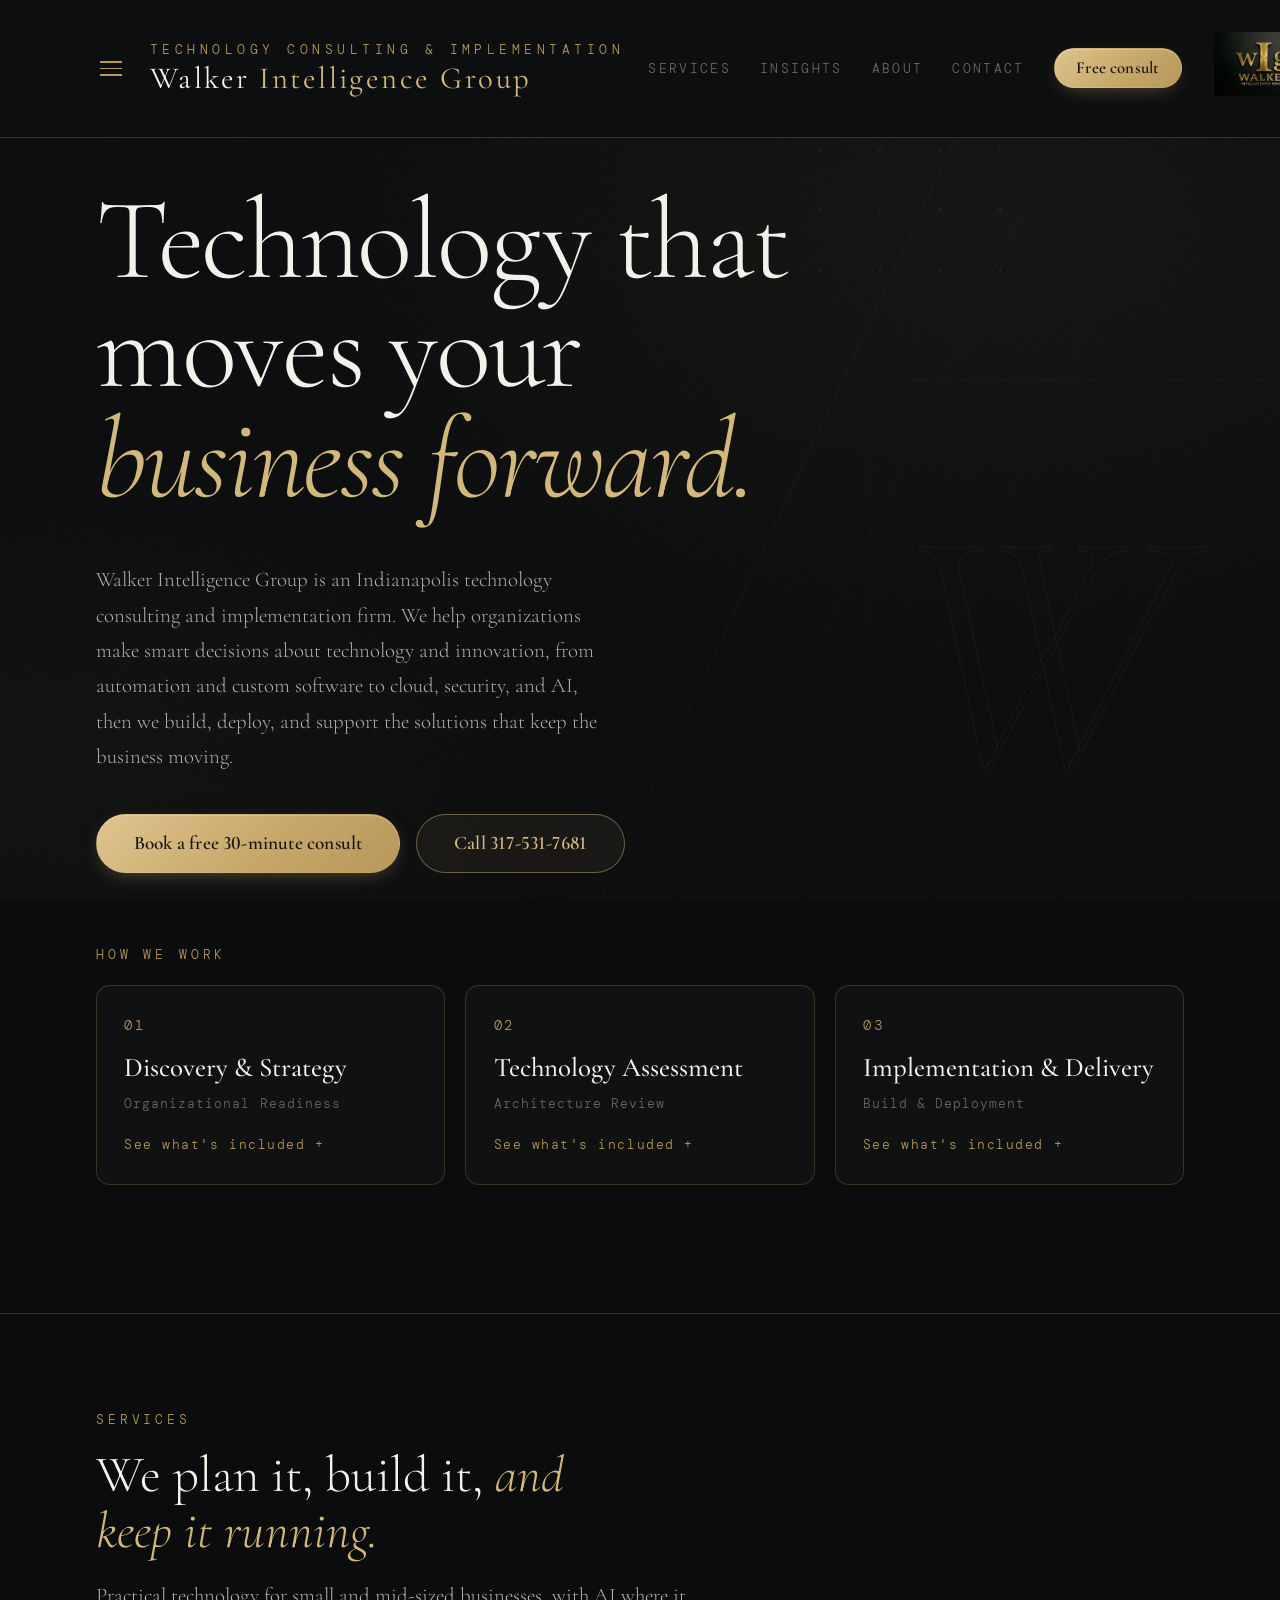
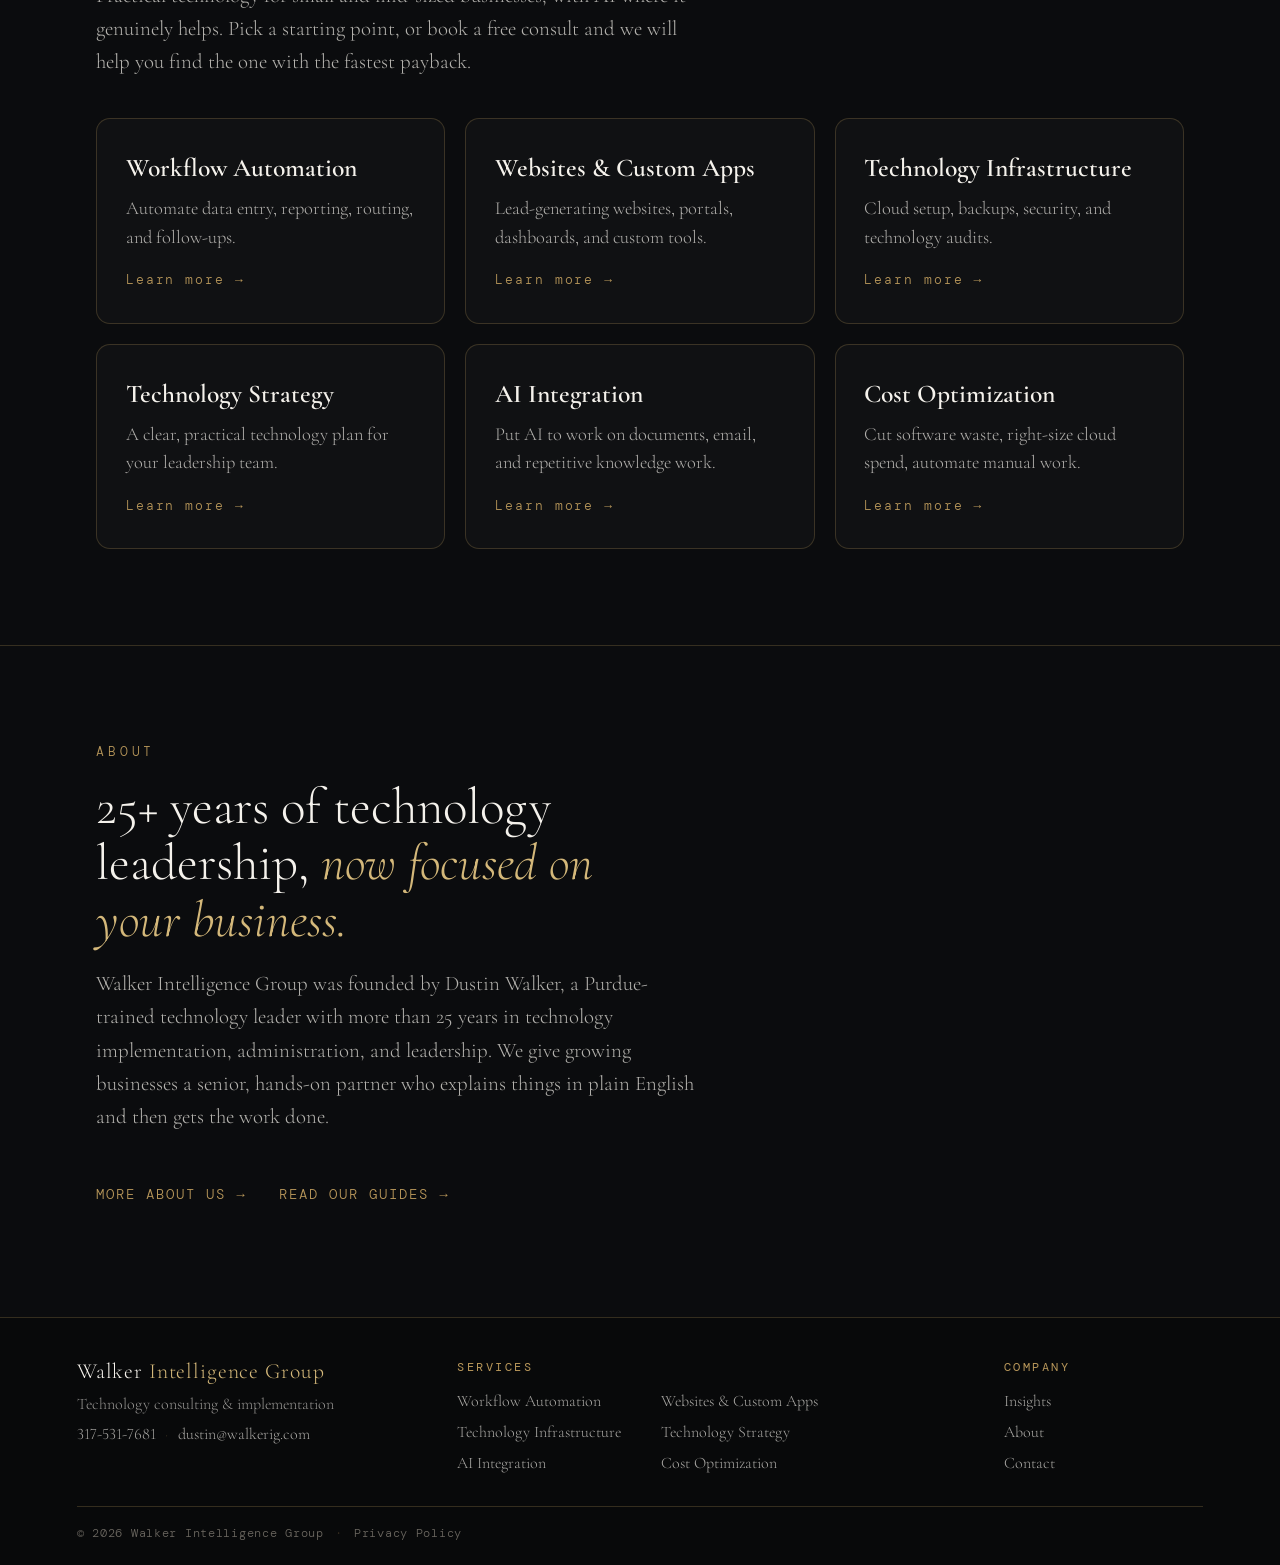
==== commit 80b902d8: "Reposition as technology consulting & implementation, AI as one capability - Homepage: new title, de" ====
--- a/index.html
+++ b/index.html
@@ -23,16 +23,16 @@
       else if (href === '/contact/') gtag('event', 'consult_click', { link_text: a.textContent.trim() });
     });
   </script>
-  <title>Indianapolis AI Consulting &amp; Implementation | Walker Intelligence Group</title>
-  <meta name="description" content="Indianapolis AI consulting and implementation. We plan, build, and run AI tools, workflow automation, and custom apps that save your business time and money." />
+  <title>Technology Consulting &amp; Implementation in Indianapolis | Walker Intelligence Group</title>
+  <meta name="description" content="Indianapolis technology consulting and implementation. We plan, build, and run the automation, custom apps, cloud systems, and AI tools that move your business forward." />
   <link rel="canonical" href="https://walkerig.com/" />
   <meta name="robots" content="index, follow, max-image-preview:large" />
   <meta name="theme-color" content="#0b0c0e" />
 
   <meta property="og:type" content="website" />
   <meta property="og:site_name" content="Walker Intelligence Group" />
-  <meta property="og:title" content="Indianapolis AI Consulting &amp; Implementation | Walker Intelligence Group" />
-  <meta property="og:description" content="AI consulting and implementation for Indianapolis businesses. We plan it, build it, and keep it running. No hype." />
+  <meta property="og:title" content="Technology Consulting &amp; Implementation in Indianapolis | Walker Intelligence Group" />
+  <meta property="og:description" content="Technology consulting and implementation for Indianapolis businesses. We plan it, build it, and keep it running. No hype." />
   <meta property="og:url" content="https://walkerig.com/" />
   <meta property="og:image" content="https://walkerig.com/og-image.jpg" />
   <meta property="og:image:width" content="1200" />
@@ -40,8 +40,8 @@
   <meta property="og:image:alt" content="Walker Intelligence Group logo" />
   <meta property="og:locale" content="en_US" />
   <meta name="twitter:card" content="summary_large_image" />
-  <meta name="twitter:title" content="Indianapolis AI Consulting &amp; Implementation | Walker Intelligence Group" />
-  <meta name="twitter:description" content="AI consulting and implementation for Indianapolis businesses. We plan it, build it, and keep it running." />
+  <meta name="twitter:title" content="Technology Consulting &amp; Implementation in Indianapolis | Walker Intelligence Group" />
+  <meta name="twitter:description" content="Technology consulting and implementation for Indianapolis businesses. We plan it, build it, and keep it running." />
   <meta name="twitter:image" content="https://walkerig.com/og-image.jpg" />
 
   <link rel="icon" type="image/svg+xml" href="favicon.svg" />
@@ -59,7 +59,7 @@
         "url": "https://walkerig.com/",
         "logo": "https://walkerig.com/wig-logo-144.png",
         "image": "https://walkerig.com/og-image.jpg",
-        "description": "AI consulting and implementation firm in Indianapolis that plans, builds, deploys, and hosts AI solutions, including AI advisory, AI integration, workflow automation, websites and custom apps, technology infrastructure, and IT cost optimization.",
+        "description": "Technology consulting and implementation firm in Indianapolis that plans, builds, deploys, and supports technology solutions, including technology strategy, AI integration, workflow automation, websites and custom apps, technology infrastructure, and IT cost optimization.",
         "email": "dustin@walkerig.com",
         "telephone": "+1-317-531-7681",
         "foundingDate": "2026",
@@ -77,16 +77,16 @@
           { "@type": "State", "name": "Indiana" }
         ],
         "founder": { "@id": "https://walkerig.com/#founder" },
-        "knowsAbout": ["Artificial intelligence", "Workflow automation", "AI integration", "Custom software development", "Cloud infrastructure", "IT cost optimization"],
+        "knowsAbout": ["Technology consulting", "Workflow automation", "Custom software development", "Cloud infrastructure", "Cybersecurity", "Artificial intelligence", "IT cost optimization"],
         "hasOfferCatalog": {
           "@type": "OfferCatalog",
           "name": "Services",
           "itemListElement": [
             { "@type": "Offer", "itemOffered": { "@type": "Service", "name": "Workflow Automation" } },
             { "@type": "Offer", "itemOffered": { "@type": "Service", "name": "Websites & Custom Apps" } },
+            { "@type": "Offer", "itemOffered": { "@type": "Service", "name": "Technology Infrastructure" } },
+            { "@type": "Offer", "itemOffered": { "@type": "Service", "name": "Technology Strategy" } },
             { "@type": "Offer", "itemOffered": { "@type": "Service", "name": "AI Integration" } },
-            { "@type": "Offer", "itemOffered": { "@type": "Service", "name": "Technology Infrastructure" } },
-            { "@type": "Offer", "itemOffered": { "@type": "Service", "name": "AI Advisory" } },
             { "@type": "Offer", "itemOffered": { "@type": "Service", "name": "Cost Optimization" } }
           ]
         }
@@ -1084,8 +1084,8 @@
 
       <!-- About -->
       <div class="nav-panel active" id="panel-about" role="tabpanel">
-        <p class="nav-heading">Navigating the <em>AI era</em> together.</p>
-        <p>Walker Intelligence Group is an AI consulting and implementation firm built for organizations that need more than a vendor. They need a trusted partner who can translate the complexity of artificial intelligence into clear strategy, then build the solution and deliver measurable outcomes.</p>
+        <p class="nav-heading">Your partner for <em>technology</em> and innovation.</p>
+        <p>Walker Intelligence Group is a technology consulting and implementation firm built for organizations that need more than a vendor. They need a trusted partner who can cut through the noise of new tools and trends, turn technology into clear strategy, then build the solution and deliver measurable outcomes.</p>
         <p>We work with leadership teams and business stakeholders to assess where they are, define where they need to go, and build a credible path to get there, without the hype.</p>
         <p>Founded in 2026 and based in Indianapolis, we bring the clarity and confidence your organization needs to move forward with purpose in an era of rapid change.</p>
         <a class="drawer-more" href="/about/">More about us &rarr;</a>
@@ -1111,7 +1111,6 @@
             <a class="drawer-more" href="/workflow-automation/">Learn more &rarr;</a>
           </div></div>
         </div>
-
         <div class="svc-card">
           <button class="svc-toggle" aria-expanded="false">
             <span class="svc-title">Websites &amp; Custom Apps</span>
@@ -1128,7 +1127,38 @@
             <a class="drawer-more" href="/websites-custom-apps/">Learn more &rarr;</a>
           </div></div>
         </div>
-
+        <div class="svc-card">
+          <button class="svc-toggle" aria-expanded="false">
+            <span class="svc-title">Technology Infrastructure</span>
+            <span class="svc-chevron" aria-hidden="true"></span>
+          </button>
+          <div class="svc-body"><div class="svc-body-inner">
+            <p class="svc-desc">A secure, organized foundation your business can rely on.</p>
+            <ul class="svc-list">
+              <li>Cloud setup, backups, and storage</li>
+              <li>Security assessment and risk reduction</li>
+              <li>Technology audit: know what you have and what's at risk</li>
+              <li>Scalable systems that grow with your business</li>
+            </ul>
+            <a class="drawer-more" href="/technology-infrastructure/">Learn more &rarr;</a>
+          </div></div>
+        </div>
+        <div class="svc-card">
+          <button class="svc-toggle" aria-expanded="false">
+            <span class="svc-title">Technology Strategy</span>
+            <span class="svc-chevron" aria-hidden="true"></span>
+          </button>
+          <div class="svc-body"><div class="svc-body-inner">
+            <p class="svc-desc">Cut through the noise. Get a clear technology plan that makes sense for you.</p>
+            <ul class="svc-list">
+              <li>Plain-English assessment of your current technology</li>
+              <li>Improvements ranked by return, cost, and risk</li>
+              <li>Tool and vendor recommendations that fit your budget</li>
+              <li>Where AI and other new tools genuinely fit</li>
+            </ul>
+            <a class="drawer-more" href="/technology-strategy/">Learn more &rarr;</a>
+          </div></div>
+        </div>
         <div class="svc-card">
           <button class="svc-toggle" aria-expanded="false">
             <span class="svc-title">AI Integration</span>
@@ -1145,41 +1175,6 @@
             <a class="drawer-more" href="/ai-integration/">Learn more &rarr;</a>
           </div></div>
         </div>
-
-        <div class="svc-card">
-          <button class="svc-toggle" aria-expanded="false">
-            <span class="svc-title">Technology Infrastructure</span>
-            <span class="svc-chevron" aria-hidden="true"></span>
-          </button>
-          <div class="svc-body"><div class="svc-body-inner">
-            <p class="svc-desc">A secure, organized foundation your business can rely on.</p>
-            <ul class="svc-list">
-              <li>Cloud setup, backups, and storage</li>
-              <li>Security assessment and risk reduction</li>
-              <li>Technology audit: know what you have and what's at risk</li>
-              <li>Scalable systems that grow with your business</li>
-            </ul>
-            <a class="drawer-more" href="/technology-infrastructure/">Learn more &rarr;</a>
-          </div></div>
-        </div>
-
-        <div class="svc-card">
-          <button class="svc-toggle" aria-expanded="false">
-            <span class="svc-title">AI Advisory</span>
-            <span class="svc-chevron" aria-hidden="true"></span>
-          </button>
-          <div class="svc-body"><div class="svc-body-inner">
-            <p class="svc-desc">Cut through the hype. Get a clear plan that makes sense for you.</p>
-            <ul class="svc-list">
-              <li>Plain-English assessment of your current technology</li>
-              <li>Identify the highest-ROI opportunities for AI</li>
-              <li>Tool recommendations based on your data sensitivity</li>
-              <li>Ongoing guidance as the technology evolves</li>
-            </ul>
-            <a class="drawer-more" href="/ai-advisory/">Learn more &rarr;</a>
-          </div></div>
-        </div>
-
         <div class="svc-card">
           <button class="svc-toggle" aria-expanded="false">
             <span class="svc-title">Cost Optimization</span>
@@ -1191,7 +1186,7 @@
               <li>Audit existing software subscriptions and eliminate redundant tools</li>
               <li>Replace manual, labor-intensive processes with automation</li>
               <li>Right-size your infrastructure and cloud spend</li>
-              <li>Identify AI and technology investments with the fastest ROI</li>
+              <li>Identify technology investments with the fastest ROI</li>
             </ul>
             <a class="drawer-more" href="/cost-optimization/">Learn more &rarr;</a>
           </div></div>
@@ -1243,7 +1238,7 @@
         <span></span>
       </button>
       <div class="wordmark">
-        <span class="wordmark-top">AI Consulting &amp; Implementation</span>
+        <span class="wordmark-top">Technology Consulting &amp; Implementation</span>
         <span class="wordmark-main">Walker <span>Intelligence Group</span></span>
       </div>
     </div>
@@ -1267,11 +1262,11 @@
   <!-- Hero -->
   <main>
     <h1 class="hero-headline">
-      Bringing clarity<br>and confidence<br>into the <em>AI era.</em>
+      Technology that moves your <em>business forward.</em>
     </h1>
 
     <p class="hero-body">
-      Walker Intelligence Group is an Indianapolis AI consulting and implementation firm. We help organizations navigate the AI era with clarity and confidence, then build, deploy, and support the solutions that turn emerging technology into real capability and competitive advantage.
+      Walker Intelligence Group is an Indianapolis technology consulting and implementation firm. We help organizations make smart decisions about technology and innovation, from automation and custom software to cloud, security, and AI, then we build, deploy, and support the solutions that keep the business moving.
     </p>
 
     <div class="hero-cta">
@@ -1308,13 +1303,8 @@
   <section class="home-section" id="services">
     <span class="eyebrow">Services</span>
     <h2>We plan it, build it, <em>and keep it running.</em></h2>
-    <p class="intro">Practical AI and technology for small and mid-sized businesses. Pick a starting point, or book a free consult and we will help you find the one with the fastest payback.</p>
+    <p class="intro">Practical technology for small and mid-sized businesses, with AI where it genuinely helps. Pick a starting point, or book a free consult and we will help you find the one with the fastest payback.</p>
     <div class="svc-grid">
-      <a class="svc-link" href="/ai-integration/">
-        <h3>AI Integration</h3>
-        <p>Put AI to work on documents, email, and repetitive knowledge work.</p>
-        <span>Learn more &rarr;</span>
-      </a>
       <a class="svc-link" href="/workflow-automation/">
         <h3>Workflow Automation</h3>
         <p>Automate data entry, reporting, routing, and follow-ups.</p>
@@ -1325,14 +1315,19 @@
         <p>Lead-generating websites, portals, dashboards, and custom tools.</p>
         <span>Learn more &rarr;</span>
       </a>
-      <a class="svc-link" href="/ai-advisory/">
-        <h3>AI Advisory</h3>
-        <p>A clear, practical AI plan for your leadership team.</p>
-        <span>Learn more &rarr;</span>
-      </a>
       <a class="svc-link" href="/technology-infrastructure/">
         <h3>Technology Infrastructure</h3>
         <p>Cloud setup, backups, security, and technology audits.</p>
+        <span>Learn more &rarr;</span>
+      </a>
+      <a class="svc-link" href="/technology-strategy/">
+        <h3>Technology Strategy</h3>
+        <p>A clear, practical technology plan for your leadership team.</p>
+        <span>Learn more &rarr;</span>
+      </a>
+      <a class="svc-link" href="/ai-integration/">
+        <h3>AI Integration</h3>
+        <p>Put AI to work on documents, email, and repetitive knowledge work.</p>
         <span>Learn more &rarr;</span>
       </a>
       <a class="svc-link" href="/cost-optimization/">
@@ -1362,11 +1357,11 @@
       <span class="modal-num">01</span>
       <h2 class="modal-title" id="modal-01-title">Discovery &amp; Strategy</h2>
       <p class="modal-sub">Organizational Readiness</p>
-      <p class="modal-desc">Before you can move forward with AI or new technology, you need to know where you actually stand. We begin every engagement with a structured discovery process that gives your leadership team a clear, honest picture of your organization's current capabilities, gaps, and opportunities.</p>
+      <p class="modal-desc">Before you can move forward with new technology, you need to know where you actually stand. We begin every engagement with a structured discovery process that gives your leadership team a clear, honest picture of your organization's current capabilities, gaps, and opportunities.</p>
       <ul class="modal-list">
         <li>Stakeholder interviews across leadership and key teams</li>
         <li>Audit of existing tools, workflows, and data practices</li>
-        <li>Identification of high-impact opportunities for AI and automation</li>
+        <li>Identification of high-impact opportunities for automation, modernization, and AI</li>
         <li>A prioritized roadmap with clear next steps and realistic timelines</li>
       </ul>
     </div>
@@ -1392,7 +1387,7 @@
       <p class="modal-sub">Build &amp; Deployment</p>
       <p class="modal-desc">We don't hand you a plan and walk away. We build, deploy, and host the solution ourselves so you get a finished product that works, not a stack of recommendations to hand off to someone else.</p>
       <ul class="modal-list">
-        <li>Full build and deployment of AI tools, automations, and custom applications</li>
+        <li>Full build and deployment of custom applications, automations, and AI tools</li>
         <li>Hosting, monitoring, and infrastructure management included</li>
         <li>Integration with your existing systems and workflows</li>
         <li>Ongoing maintenance and support so the solution keeps performing</li>
@@ -1406,17 +1401,17 @@
     <div class="footer-grid">
       <div class="footer-brand">
         <a class="footer-name" href="/">Walker <span>Intelligence Group</span></a>
-        <p>AI consulting &amp; implementation</p>
+        <p>Technology consulting &amp; implementation</p>
         <p class="footer-contact"><a href="tel:+13175317681">317-531-7681</a><span aria-hidden="true">&middot;</span><a href="mailto:dustin@walkerig.com">dustin@walkerig.com</a></p>
       </div>
       <nav aria-label="Services">
         <h4>Services</h4>
         <ul class="footer-two-col">
-          <li><a href="/ai-integration/">AI Integration</a></li>
           <li><a href="/workflow-automation/">Workflow Automation</a></li>
           <li><a href="/websites-custom-apps/">Websites &amp; Custom Apps</a></li>
-          <li><a href="/ai-advisory/">AI Advisory</a></li>
           <li><a href="/technology-infrastructure/">Technology Infrastructure</a></li>
+          <li><a href="/technology-strategy/">Technology Strategy</a></li>
+          <li><a href="/ai-integration/">AI Integration</a></li>
           <li><a href="/cost-optimization/">Cost Optimization</a></li>
         </ul>
       </nav>
--- a/assets/site.css
+++ b/assets/site.css
@@ -396,5 +396,7 @@
   .cta-row .btn { width: 100%; }
   .card { padding: 1.6rem 1.3rem; }
   .btn-lg { font-size: 1.15rem; padding: 1rem 1.4rem; }
-  .brand-top { font-size: 0.6rem; letter-spacing: 0.18em; white-space: nowrap; }
-}
+  .brand-top { font-size: 0.55rem; letter-spacing: 0.08em; white-space: nowrap; }
+  .site-header { gap: 0.75rem; }
+  .menu summary { padding: 0.5rem 0.85rem; }
+}
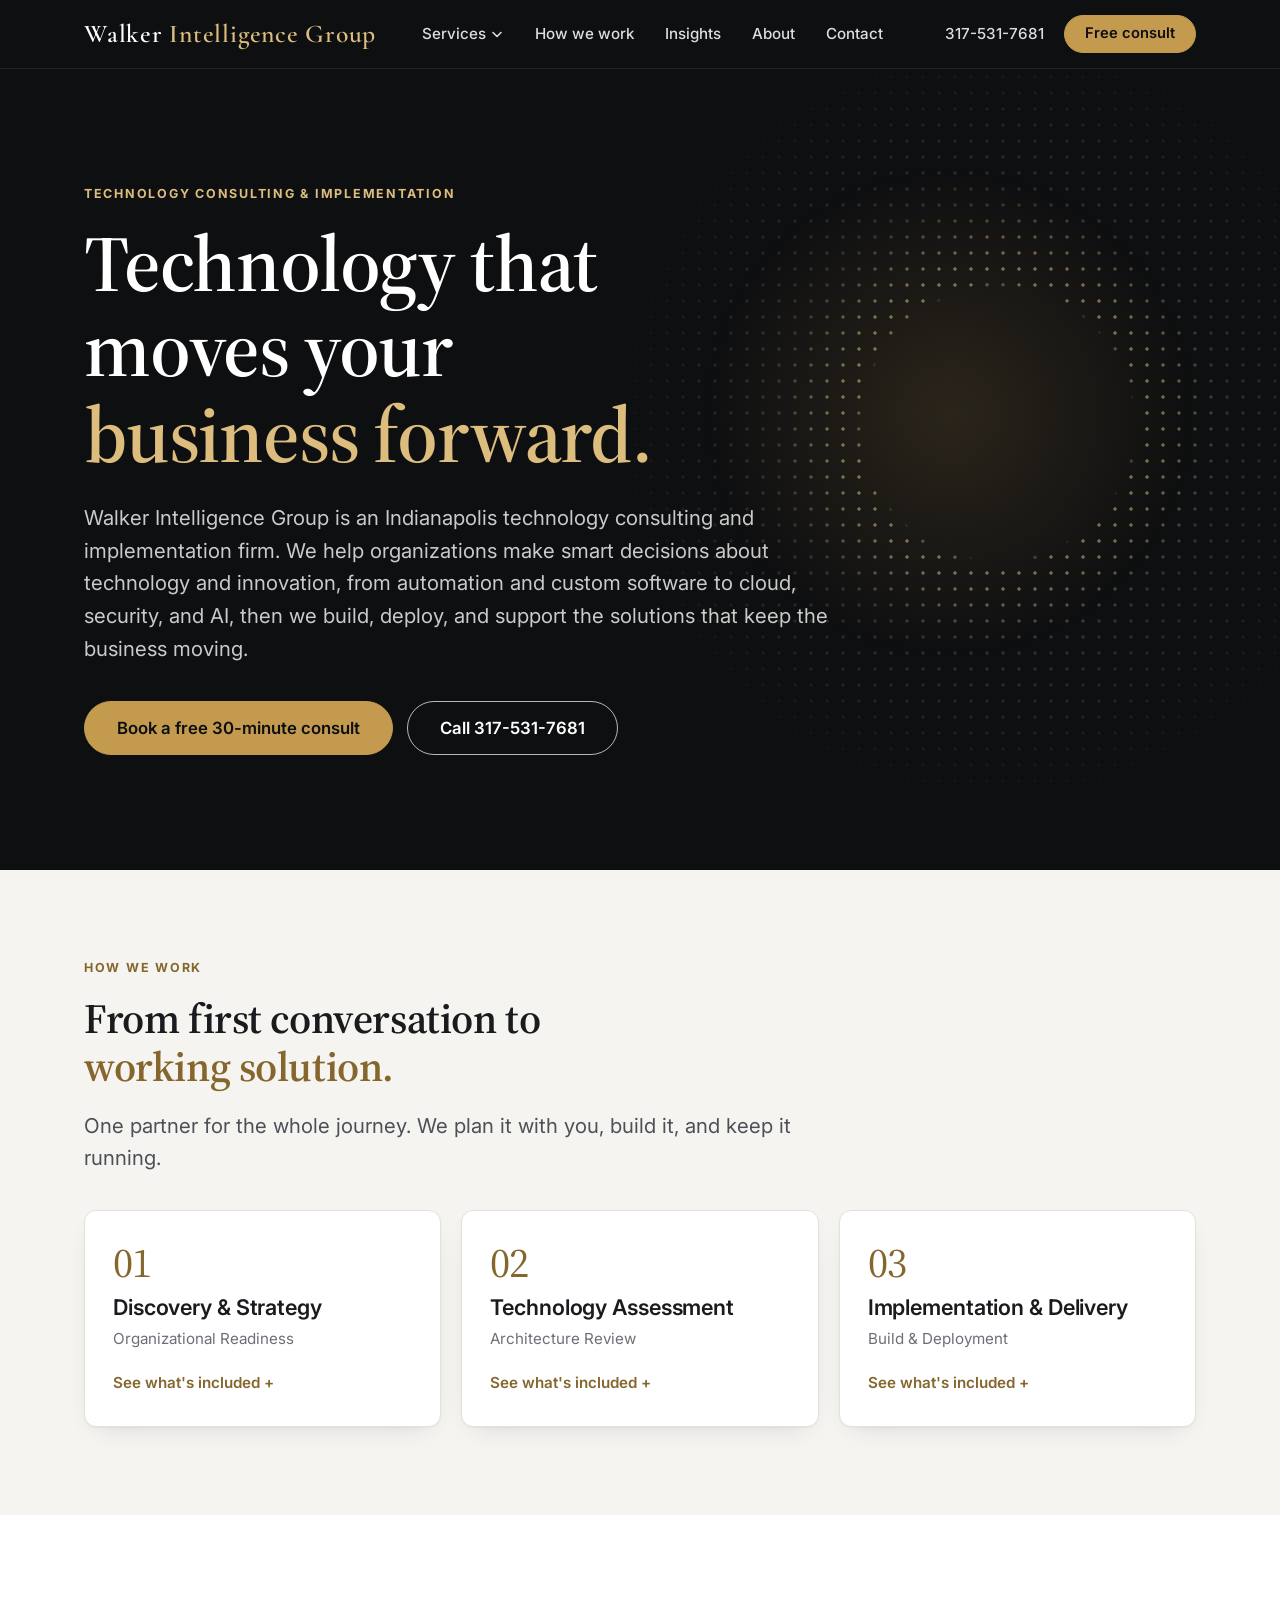
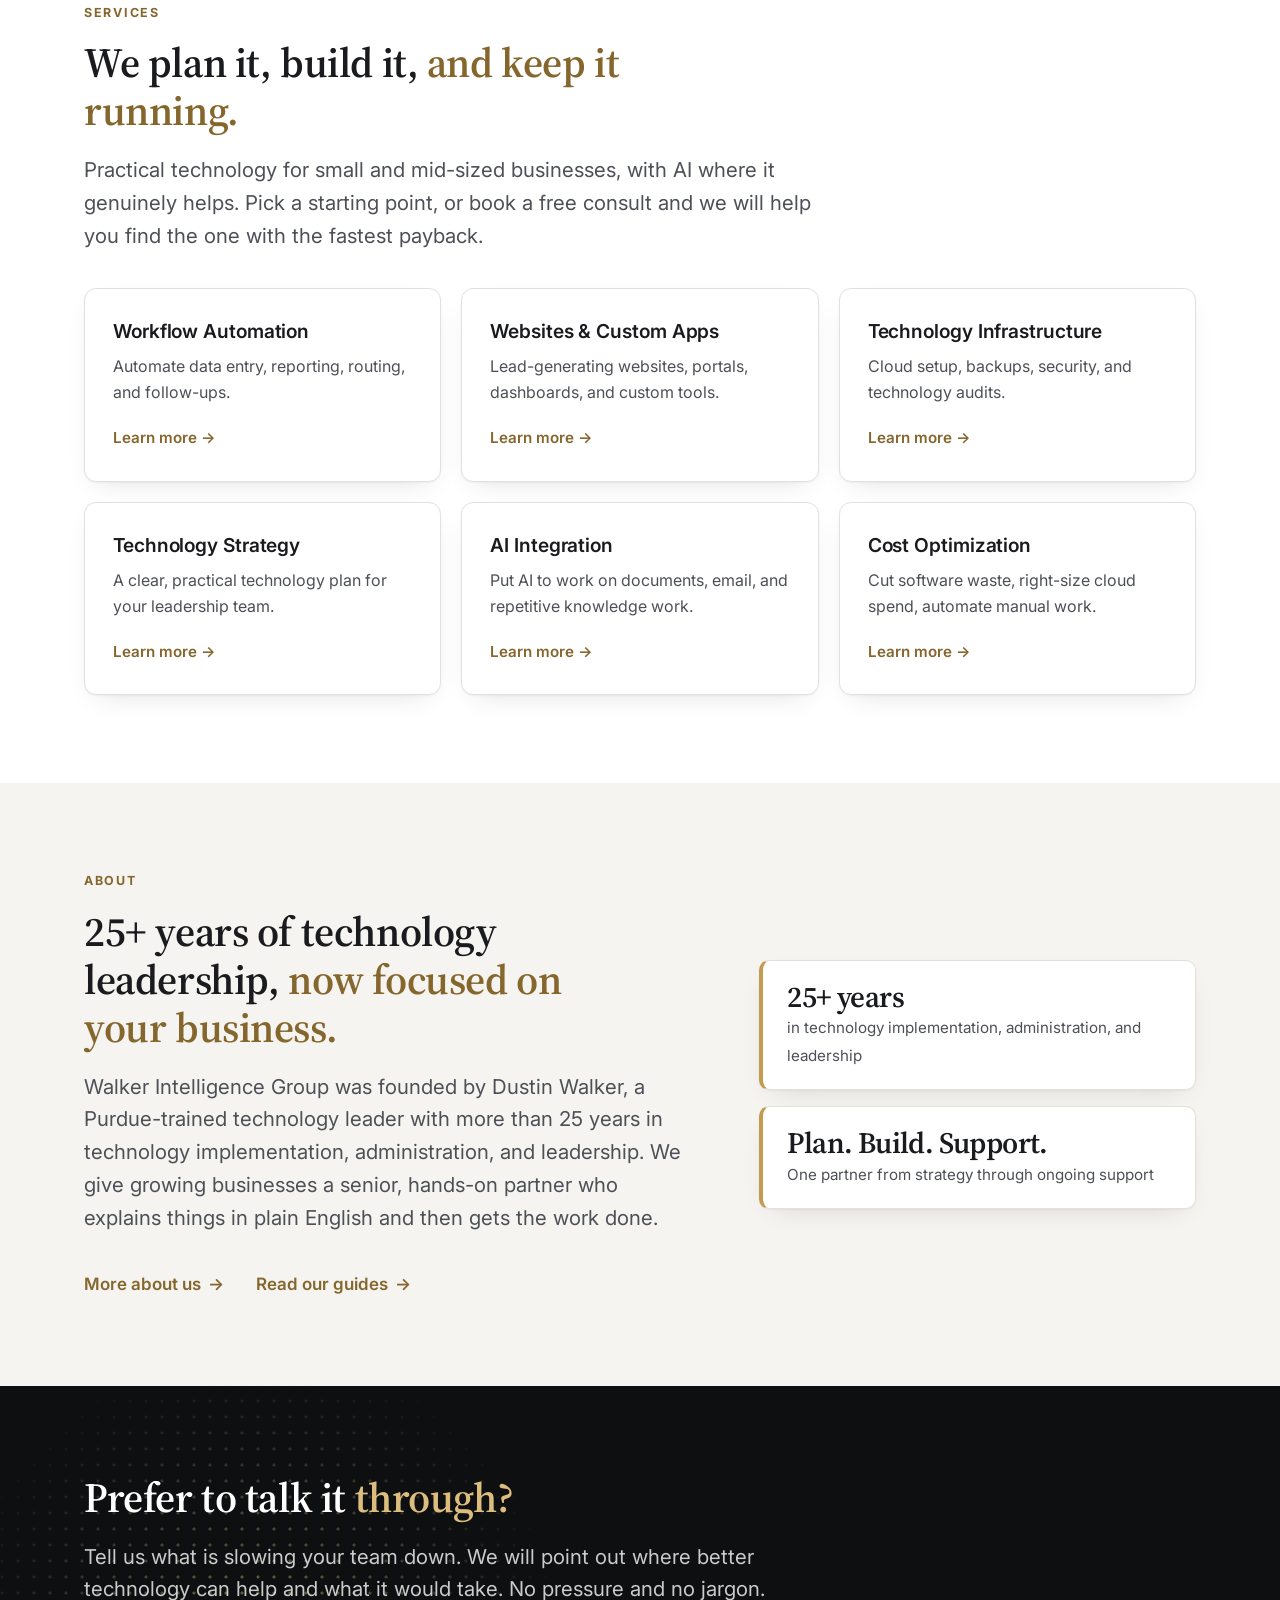
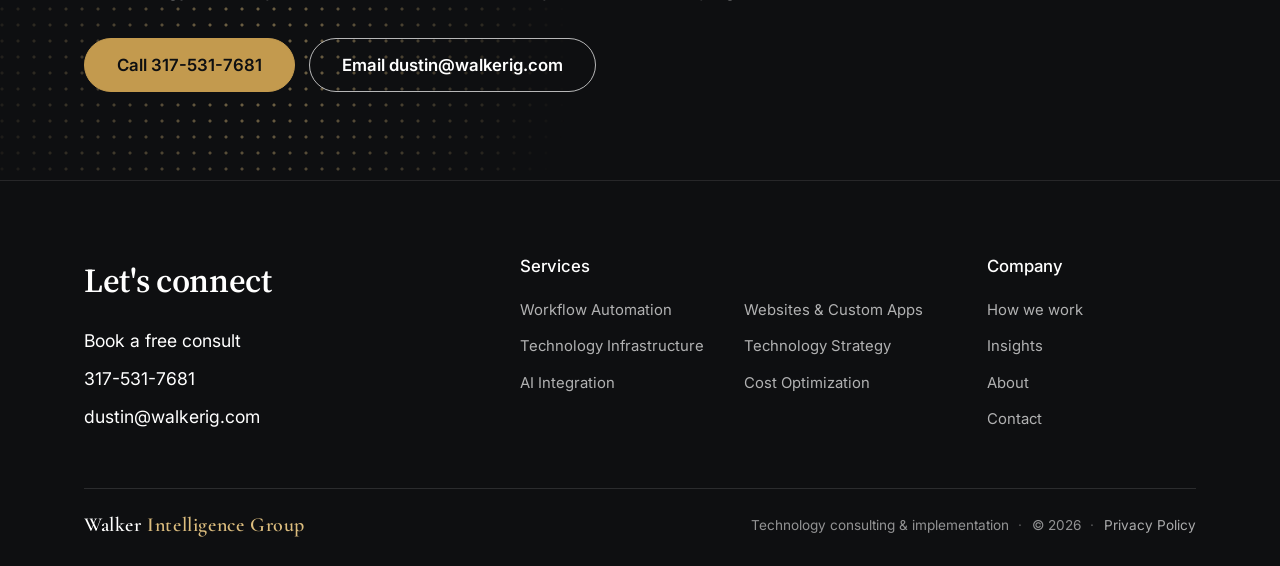
==== commit 6b08fb37: "Redesign site: lighter, Deloitte-inspired look and navigation - Light layout with white and warm-gra" ====
--- a/index.html
+++ b/index.html
@@ -27,7 +27,7 @@
   <meta name="description" content="Indianapolis technology consulting and implementation. We plan, build, and run the automation, custom apps, cloud systems, and AI tools that move your business forward." />
   <link rel="canonical" href="https://walkerig.com/" />
   <meta name="robots" content="index, follow, max-image-preview:large" />
-  <meta name="theme-color" content="#0b0c0e" />
+  <meta name="theme-color" content="#0e0f11" />
 
   <meta property="og:type" content="website" />
   <meta property="og:site_name" content="Walker Intelligence Group" />
@@ -114,1295 +114,245 @@
   </script>
   <link rel="preconnect" href="https://fonts.googleapis.com" />
   <link rel="preconnect" href="https://fonts.gstatic.com" crossorigin />
-  <link href="https://fonts.googleapis.com/css2?family=Cormorant+Garamond:ital,wght@0,300;0,400;0,600;1,300;1,400&family=DM+Mono:wght@300;400&display=swap" rel="stylesheet" />
+  <link href="https://fonts.googleapis.com/css2?family=Cormorant+Garamond:wght@600&family=Inter:wght@400;500;600;700&family=Source+Serif+4:opsz,wght@8..60,400;8..60,600&display=swap" rel="stylesheet" />
   <link href="/assets/site.css" rel="stylesheet" />
-
-  <style>
-    *, *::before, *::after { box-sizing: border-box; margin: 0; padding: 0; }
-
-    :root {
-      --ink:       #0b0c0e;
-      --paper:     #f5f2ec;
-      --gold:      #b8975a;
-      --gold-lt:   #d4b87a;
-      --muted:     #6b6760;
-      --rule:      rgba(184,151,90,0.25);
-      --serif:     'Cormorant Garamond', Georgia, serif;
-      --mono:      'DM Mono', 'Courier New', monospace;
-    }
-
-    html { scroll-behavior: smooth; overflow-x: hidden; }
-
-    body {
-      background: var(--ink);
-      color: var(--paper);
-      font-family: var(--serif);
-      font-weight: 300;
-      line-height: 1.6;
-      min-height: 100vh;
-      overflow-x: hidden;
-      width: 100%;
-    }
-
-    /* ── GRAIN OVERLAY ── */
-    body::before {
-      content: '';
-      position: fixed;
-      inset: 0;
-      pointer-events: none;
-      z-index: 999;
-      opacity: 0.035;
-      background-image: url("data:image/svg+xml,%3Csvg viewBox='0 0 256 256' xmlns='http://www.w3.org/2000/svg'%3E%3Cfilter id='n'%3E%3CfeTurbulence type='fractalNoise' baseFrequency='0.9' numOctaves='4' stitchTiles='stitch'/%3E%3C/filter%3E%3Crect width='100%25' height='100%25' filter='url(%23n)' opacity='1'/%3E%3C/svg%3E");
-      background-repeat: repeat;
-      background-size: 128px 128px;
-    }
-
-    /* ── GEOMETRIC BACKGROUND ── */
-    .bg-geo {
-      position: fixed;
-      inset: 0;
-      pointer-events: none;
-      z-index: 0;
-      overflow: hidden;
-    }
-
-    .bg-geo svg {
-      position: absolute;
-      inset: 0;
-      width: 100%;
-      height: 100%;
-    }
-
-    /* ── LAYOUT ── */
-    .page {
-      position: relative;
-      z-index: 1;
-      min-height: 100vh;
-      display: grid;
-      grid-template-rows: auto 1fr auto;
-      width: 100%;
-      max-width: 100vw;
-      overflow-x: hidden;
-    }
-
-    /* ── HEADER ── */
-    header {
-      display: flex;
-      justify-content: space-between;
-      align-items: center;
-      gap: 1.5rem;
-      padding: clamp(1.2rem, 3vw, 2rem) clamp(2rem, 8vw, 6rem);
-      border-bottom: 1px solid var(--rule);
-      animation: fadeDown 1s cubic-bezier(.16,1,.3,1) both;
-      position: fixed;
-      top: 0;
-      left: 0;
-      right: 0;
-      z-index: 100;
-      background: var(--ink);
-    }
-
-    main {
-      padding-top: 200px;
-    }
-
-    .header-left {
-      display: flex;
-      align-items: center;
-      gap: 1.5rem;
-      flex-shrink: 0;
-    }
-    .header-right { display: flex; align-items: center; gap: 2rem; }
-    .header-logo-link { display: flex; }
-
-    /* ── HAMBURGER ── */
-    .hamburger {
-      background: none;
-      border: none;
-      cursor: pointer;
-      padding: 0.25rem;
-      display: flex;
-      flex-direction: column;
-      gap: 5px;
-      align-self: center;
-      z-index: 1001;
-    }
-
-    .hamburger span {
-      display: block;
-      width: 22px;
-      height: 1.5px;
-      background: var(--gold);
-      transition: transform 0.35s ease, opacity 0.25s ease;
-      transform-origin: center;
-    }
-
-    .hamburger.open span:nth-child(1) { transform: translateY(6.5px) rotate(45deg); }
-    .hamburger.open span:nth-child(2) { opacity: 0; }
-    .hamburger.open span:nth-child(3) { transform: translateY(-6.5px) rotate(-45deg); }
-
-    .wordmark {
-      display: flex;
-      flex-direction: column;
-      gap: 0.1em;
-      white-space: nowrap;
-    }
-
-    .wordmark-top {
-      font-size: clamp(0.7rem, 1.1vw, 0.8rem);
-      font-family: var(--mono);
-      letter-spacing: 0.35em;
-      text-transform: uppercase;
-      color: var(--gold);
-      font-weight: 300;
-    }
-
-    .wordmark-main {
-      font-size: clamp(1.4rem, 2.4vw, 2.1rem);
-      font-weight: 400;
-      letter-spacing: 0.08em;
-      line-height: 1.1;
-      color: var(--paper);
-      text-shadow: 0 0 60px rgba(184,151,90,0.18);
-    }
-
-    .wordmark-main span {
-      color: var(--gold-lt);
-    }
-
-    .header-logo {
-      height: clamp(48px, 5vw, 64px);
-      width: auto;
-      opacity: 0.92;
-    }
-
-    /* ── HERO ── */
-    main {
-      display: flex;
-      flex-direction: column;
-      justify-content: center;
-      padding: clamp(4rem, 10vw, 8rem) clamp(2rem, 8vw, 6rem);
-      position: relative;
-    }
-
-    .hero-headline {
-      font-size: clamp(3.2rem, 9vw, 8.5rem);
-      font-weight: 300;
-      line-height: 0.95;
-      letter-spacing: -0.02em;
-      max-width: 14ch;
-      margin-bottom: 3rem;
-      animation: fadeUp 1s .35s cubic-bezier(.16,1,.3,1) both;
-    }
-
-    .hero-headline em {
-      font-style: italic;
-      color: var(--gold-lt);
-    }
-
-    .hero-body {
-      max-width: 52ch;
-      font-size: clamp(1.05rem, 1.8vw, 1.3rem);
-      font-weight: 300;
-      color: rgba(245,242,236,0.7);
-      line-height: 1.7;
-      margin-bottom: 2.5rem;
-      animation: fadeUp 1s .5s cubic-bezier(.16,1,.3,1) both;
-      overflow-wrap: break-word;
-      word-break: break-word;
-      width: 100%;
-    }
-
-    /* ── PROCESS (01 / 02 / 03) ── */
-    .process-label {
-      display: block;
-      font-family: var(--mono);
-      font-size: 0.8rem;
-      letter-spacing: 0.3em;
-      text-transform: uppercase;
-      color: var(--gold);
-      margin-bottom: 1.2rem;
-      animation: fadeUp 1s .65s cubic-bezier(.16,1,.3,1) both;
-    }
-
-    .services {
-      display: grid;
-      grid-template-columns: repeat(3, minmax(0, 1fr));
-      gap: 1.25rem;
-      max-width: 1100px;
-      animation: fadeUp 1s .7s cubic-bezier(.16,1,.3,1) both;
-    }
-
-    .service-item {
-      font: inherit;
-      color: inherit;
-      text-align: left;
-      cursor: pointer;
-      background: rgba(245,242,236,0.025);
-      border: 1px solid var(--rule);
-      border-radius: 14px;
-      padding: 1.8rem 1.7rem;
-      display: flex;
-      flex-direction: column;
-      transition: background 0.2s, border-color 0.2s;
-    }
-
-    .service-item:hover,
-    .service-item:focus-visible { background: rgba(212,184,122,0.06); border-color: var(--gold); outline: none; }
-
-    .service-num {
-      font-family: var(--mono);
-      font-size: 0.9rem;
-      letter-spacing: 0.2em;
-      color: var(--gold);
-      display: block;
-      margin-bottom: 0.9rem;
-    }
-
-    .service-label {
-      font-family: var(--serif);
-      font-size: clamp(1.45rem, 2.1vw, 1.8rem);
-      font-weight: 500;
-      line-height: 1.2;
-      color: var(--paper);
-    }
-
-    .service-sub {
-      font-family: var(--mono);
-      font-size: 0.8rem;
-      color: var(--muted);
-      letter-spacing: 0.08em;
-      margin-top: 0.6rem;
-    }
-
-    .service-hint {
-      font-family: var(--mono);
-      font-size: 0.8rem;
-      letter-spacing: 0.12em;
-      color: var(--gold);
-      margin-top: auto;
-      padding-top: 1.3rem;
-    }
-
-    .service-item:hover .service-hint { color: var(--gold-lt); }
-
-    /* ── MODAL ── */
-    .modal-overlay {
-      position: fixed;
-      inset: 0;
-      z-index: 1100;
-      display: flex;
-      align-items: center;
-      justify-content: center;
-      padding: 2rem;
-      pointer-events: none;
-    }
-
-    .modal-overlay.open { pointer-events: all; }
-
-    .modal-backdrop {
-      position: absolute;
-      inset: 0;
-      background: rgba(11,12,14,0.8);
-      backdrop-filter: blur(6px);
-      opacity: 0;
-      transition: opacity 0.35s ease;
-    }
-
-    .modal-overlay.open .modal-backdrop { opacity: 1; }
-
-    .modal {
-      position: relative;
-      background: #0f1012;
-      border: 1px solid var(--rule);
-      border-radius: 16px;
-      max-width: 540px;
-      width: 100%;
-      padding: 3rem;
-      opacity: 0;
-      transform: translateY(20px);
-      transition: opacity 0.35s ease, transform 0.35s cubic-bezier(.16,1,.3,1);
-      display: none;
-      max-height: 90vh;
-      overflow-y: auto;
-    }
-
-    .modal.active {
-      display: block;
-    }
-
-    .modal-overlay.open .modal.active {
-      opacity: 1;
-      transform: translateY(0);
-    }
-
-    .modal-close {
-      position: absolute;
-      top: 1.25rem;
-      right: 1.5rem;
-      background: none;
-      border: none;
-      color: var(--muted);
-      font-size: 1.4rem;
-      cursor: pointer;
-      line-height: 1;
-      transition: color 0.2s;
-      padding: 0.25rem;
-    }
-
-    .modal-close:hover { color: var(--paper); }
-
-    .modal-num {
-      font-family: var(--mono);
-      font-size: 0.8rem;
-      letter-spacing: 0.25em;
-      color: var(--gold);
-      display: block;
-      margin-bottom: 1rem;
-    }
-
-    .modal-title {
-      font-size: clamp(1.5rem, 3vw, 2rem);
-      font-weight: 300;
-      letter-spacing: 0.02em;
-      margin-bottom: 0.4rem;
-      line-height: 1.2;
-    }
-
-    .modal-sub {
-      font-family: var(--mono);
-      font-size: 0.8rem;
-      letter-spacing: 0.15em;
-      color: var(--muted);
-      margin-bottom: 1.8rem;
-      text-transform: uppercase;
-    }
-
-    .modal-desc {
-      font-size: 1.15rem;
-      color: rgba(245,242,236,0.65);
-      line-height: 1.8;
-      margin-bottom: 1.8rem;
-      border-top: 1px solid var(--rule);
-      padding-top: 1.5rem;
-    }
-
-    .modal-list {
-      list-style: none;
-      display: flex;
-      flex-direction: column;
-      gap: 0.75rem;
-    }
-
-    .modal-list li {
-      font-family: var(--serif);
-      font-size: 1.1rem;
-      letter-spacing: 0;
-      color: rgba(245,242,236,0.65);
-      padding-left: 1.3rem;
-      position: relative;
-      line-height: 1.6;
-    }
-
-    .modal-list li::before {
-      content: '';
-      position: absolute;
-      left: 0;
-      top: 0.45em;
-      width: 5px;
-      height: 5px;
-      border: 1px solid var(--gold);
-      opacity: 0.6;
-    }
-
-    @media (max-width: 560px) {
-      .modal { padding: 2rem 1.5rem; }
-    }
-
-    /* ── LARGE DECORATIVE LETTER ── */
-    .deco-numeral {
-      position: absolute;
-      right: clamp(2rem, 8vw, 6rem);
-      top: 50%;
-      transform: translateY(-50%);
-      font-size: clamp(14rem, 28vw, 28rem);
-      font-weight: 300;
-      font-style: italic;
-      color: transparent;
-      -webkit-text-stroke: 1px rgba(184,151,90,0.08);
-      line-height: 1;
-      pointer-events: none;
-      user-select: none;
-      animation: fadeIn 1.5s .8s both;
-    }
-
-    /* ── HERO CTA ── */
-    .hero-cta {
-      display: flex;
-      flex-wrap: wrap;
-      align-items: center;
-      gap: 1rem;
-      margin-bottom: clamp(3rem, 6vw, 4.5rem);
-      animation: fadeUp 1s .6s cubic-bezier(.16,1,.3,1) both;
-    }
-
-    /* ── SERVICES SECTION ── */
-    .home-section {
-      position: relative;
-      padding: clamp(3.5rem, 8vw, 6rem) clamp(2rem, 8vw, 6rem);
-      border-top: 1px solid var(--rule);
-      border-bottom: none;
-    }
-    .home-section .eyebrow {
-      display: block;
-      font-family: var(--mono);
-      font-size: 0.8rem;
-      letter-spacing: 0.3em;
-      text-transform: uppercase;
-      color: var(--gold);
-      margin-bottom: 1rem;
-    }
-    .home-section h2 {
-      font-size: clamp(2rem, 4.5vw, 3.2rem);
-      font-weight: 300;
-      line-height: 1.1;
-      max-width: 22ch;
-      margin-bottom: 1.2rem;
-    }
-    .home-section h2 em { font-style: italic; color: var(--gold-lt); }
-    .home-section .intro {
-      font-size: clamp(1.1rem, 1.8vw, 1.3rem);
-      color: rgba(245,242,236,0.72);
-      max-width: 60ch;
-    }
-    .svc-grid {
-      display: grid;
-      grid-template-columns: repeat(3, minmax(0, 1fr));
-      gap: 1.25rem;
-      margin-top: 2.5rem;
-    }
-    .svc-link {
-      background: rgba(245,242,236,0.025);
-      border: 1px solid var(--rule);
-      border-radius: 14px;
-      padding: 2rem 1.8rem;
-      text-decoration: none;
-      color: var(--paper);
-      display: flex;
-      flex-direction: column;
-      transition: background 0.2s, border-color 0.2s;
-    }
-    .svc-link:hover { background: rgba(212,184,122,0.06); border-color: var(--gold); }
-    .svc-link h3 { font-size: clamp(1.4rem, 2vw, 1.65rem); font-weight: 600; margin-bottom: 0.6rem; transition: color 0.2s; }
-    .svc-link:hover h3 { color: var(--gold-lt); }
-    .svc-link p { font-size: 1.15rem; color: rgba(245,242,236,0.7); line-height: 1.55; }
-    .svc-link span {
-      display: block;
-      margin-top: auto;
-      padding-top: 1.2rem;
-      font-family: var(--mono);
-      font-size: 0.8rem;
-      letter-spacing: 0.15em;
-      color: var(--gold);
-    }
-    .about-teaser { display: flex; flex-wrap: wrap; align-items: center; gap: 1rem 2rem; margin-top: 2.2rem; }
-    .text-link {
-      font-family: var(--mono);
-      font-size: 0.85rem;
-      letter-spacing: 0.15em;
-      text-transform: uppercase;
-      color: var(--gold);
-      text-decoration: none;
-      padding: 0.95rem 0;
-    }
-    .text-link:hover { color: var(--gold-lt); }
-    .drawer-more {
-      display: inline-block;
-      margin-top: 0.9rem;
-      font-family: var(--mono);
-      font-size: 0.8rem;
-      letter-spacing: 0.12em;
-      color: var(--gold);
-      text-decoration: none;
-    }
-    .drawer-more:hover { color: var(--gold-lt); }
-
-    /* ── NAV OVERLAY ── */
-    .nav-overlay {
-      position: fixed;
-      inset: 0;
-      z-index: 1000;
-      display: flex;
-      pointer-events: none;
-    }
-
-    .nav-overlay.open { pointer-events: all; }
-
-    .nav-backdrop {
-      position: absolute;
-      inset: 0;
-      background: rgba(11,12,14,0.7);
-      backdrop-filter: blur(4px);
-      opacity: 0;
-      transition: opacity 0.4s ease;
-    }
-
-    .nav-overlay.open .nav-backdrop { opacity: 1; }
-
-    .nav-drawer {
-      position: relative;
-      width: min(420px, 90vw);
-      height: 100%;
-      background: #0f1012;
-      border-right: 1px solid var(--rule);
-      transform: translateX(-100%);
-      transition: transform 0.4s cubic-bezier(.16,1,.3,1);
-      display: flex;
-      flex-direction: column;
-      overflow: hidden;
-    }
-
-    .nav-overlay.open .nav-drawer { transform: translateX(0); }
-
-    .nav-header {
-      padding: 2rem 2rem 1.5rem;
-      border-bottom: 1px solid var(--rule);
-      flex-shrink: 0;
-      display: flex;
-      justify-content: space-between;
-      align-items: center;
-    }
-
-    .nav-close {
-      background: none;
-      border: none;
-      color: var(--gold);
-      font-size: 1.8rem;
-      line-height: 1;
-      cursor: pointer;
-      padding: 0.25rem;
-      transition: color 0.2s;
-    }
-
-    .nav-close:hover { color: var(--gold-lt); }
-
-    .nav-tabs {
-      display: flex;
-      gap: 0;
-      border-bottom: 1px solid var(--rule);
-      flex-shrink: 0;
-    }
-
-    .nav-tab {
-      flex: 1;
-      background: none;
-      border: none;
-      border-bottom: 2px solid transparent;
-      color: var(--muted);
-      font-family: var(--mono);
-      font-size: 0.75rem;
-      letter-spacing: 0.25em;
-      text-transform: uppercase;
-      padding: 1rem 0.5rem;
-      cursor: pointer;
-      transition: color 0.2s, border-color 0.2s;
-      margin-bottom: -1px;
-    }
-
-    .nav-tab:hover { color: var(--paper); }
-    .nav-tab.active { color: var(--gold); border-bottom-color: var(--gold); }
-
-    .nav-panels {
-      flex: 1;
-      overflow-y: auto;
-      overflow-x: hidden;
-    }
-
-    .nav-panel {
-      display: none;
-      padding: 2.5rem 2rem;
-      animation: fadeIn 0.3s ease both;
-    }
-
-    .nav-panel.active { display: block; }
-
-    /* About panel */
-    .nav-panel .nav-heading {
-      font-size: clamp(1.6rem, 4vw, 2.2rem);
-      font-weight: 300;
-      letter-spacing: 0.02em;
-      margin-bottom: 1.5rem;
-      line-height: 1.2;
-    }
-
-    .nav-panel .nav-heading em { font-style: italic; color: var(--gold-lt); }
-
-    .nav-panel p {
-      font-size: 1rem;
-      color: rgba(245,242,236,0.7);
-      line-height: 1.8;
-      margin-bottom: 1.2rem;
-    }
-
-    /* Services panel */
-    .drawer-service {
-      padding: 1.5rem 0;
-      border-bottom: 1px solid var(--rule);
-    }
-
-    .drawer-service:first-child { padding-top: 0; }
-    .drawer-service:last-child { border-bottom: none; }
-
-    .drawer-service .service-num {
-      margin-bottom: 0.5rem;
-    }
-
-    .drawer-service .service-label {
-      font-size: 1.15rem;
-      margin-bottom: 0.4rem;
-    }
-
-    .drawer-service .service-sub {
-      font-size: 0.6rem;
-    }
-
-    /* Services accordion */
-    .svc-card {
-      border-bottom: 1px solid var(--rule);
-    }
-
-    .svc-card:last-child { border-bottom: none; }
-
-    .svc-toggle {
-      width: 100%;
-      background: none;
-      border: none;
-      cursor: pointer;
-      display: flex;
-      justify-content: space-between;
-      align-items: center;
-      padding: 1.4rem 0;
-      text-align: left;
-      gap: 1rem;
-    }
-
-    .svc-title {
-      font-family: var(--serif);
-      font-size: 1.05rem;
-      font-weight: 400;
-      color: var(--paper);
-      letter-spacing: 0.02em;
-      transition: color 0.2s;
-    }
-
-    .svc-toggle:hover .svc-title { color: var(--gold-lt); }
-
-    .svc-chevron {
-      width: 8px;
-      height: 8px;
-      border-right: 1px solid var(--gold);
-      border-bottom: 1px solid var(--gold);
-      transform: rotate(45deg);
-      flex-shrink: 0;
-      transition: transform 0.3s ease;
-      margin-top: -3px;
-    }
-
-    .svc-toggle[aria-expanded="true"] .svc-chevron {
-      transform: rotate(-135deg);
-      margin-top: 3px;
-    }
-
-    .svc-body {
-      overflow: hidden;
-      max-height: 0;
-      transition: max-height 0.35s ease;
-    }
-
-    .svc-body.open {
-      max-height: 480px;
-    }
-
-    .svc-body-inner {
-      padding-bottom: 1.4rem;
-    }
-
-    .svc-desc {
-      font-size: 1.05rem;
-      color: rgba(245,242,236,0.55);
-      margin-bottom: 1rem;
-      line-height: 1.6;
-    }
-
-    .svc-list {
-      list-style: none;
-      display: flex;
-      flex-direction: column;
-      gap: 0.55rem;
-    }
-
-    .svc-list li {
-      font-family: var(--mono);
-      font-size: 0.78rem;
-      letter-spacing: 0.08em;
-      color: rgba(245,242,236,0.65);
-      padding-left: 1.2rem;
-      position: relative;
-      line-height: 1.5;
-    }
-
-    .svc-list li::before {
-      content: '';
-      position: absolute;
-      left: 0;
-      top: 0.45em;
-      width: 5px;
-      height: 5px;
-      border: 1px solid var(--gold);
-      opacity: 0.6;
-    }
-
-    /* Contact panel */
-    .contact-info {
-      margin-bottom: 2rem;
-      display: flex;
-      flex-direction: column;
-      gap: 0.6rem;
-    }
-
-    .contact-info a {
-      font-family: var(--mono);
-      font-size: 0.95rem;
-      letter-spacing: 0.1em;
-      color: var(--paper);
-      text-decoration: none;
-      opacity: 0.7;
-      transition: opacity 0.2s;
-    }
-
-    .contact-info a:hover { opacity: 1; color: var(--gold-lt); }
-
-    .contact-divider {
-      width: 2rem;
-      height: 1px;
-      background: var(--rule);
-      margin-bottom: 2rem;
-    }
-
-    .contact-form label {
-      display: block;
-      font-family: var(--mono);
-      font-size: 0.75rem;
-      letter-spacing: 0.2em;
-      text-transform: uppercase;
-      color: var(--gold);
-      margin-bottom: 0.4rem;
-    }
-
-    .contact-form .field {
-      margin-bottom: 1.4rem;
-    }
-
-    .contact-form input,
-    .contact-form textarea {
-      width: 100%;
-      background: rgba(245,242,236,0.04);
-      border: 1px solid var(--rule);
-      color: var(--paper);
-      font-family: var(--serif);
-      font-size: 1rem;
-      font-weight: 300;
-      padding: 0.7rem 0.9rem;
-      outline: none;
-      transition: border-color 0.2s;
-      border-radius: 10px;
-      -webkit-appearance: none;
-      transform: translateZ(0);
-    }
-
-    .contact-form input:focus,
-    .contact-form textarea:focus {
-      border-color: var(--gold);
-    }
-
-    .contact-form textarea {
-      resize: vertical;
-      min-height: 110px;
-    }
-
-    .contact-form button[type="submit"] {
-      border: none;
-      border-radius: 999px;
-      color: #15130f;
-      background: linear-gradient(135deg, #e0c58e 0%, #c8a86a 55%, #b8975a 100%);
-      font-family: var(--serif);
-      font-size: 1.1rem;
-      font-weight: 600;
-      padding: 0.85rem 2rem;
-      cursor: pointer;
-      transition: transform 0.2s ease, box-shadow 0.2s ease;
-      width: 100%;
-    }
-
-    .contact-form button[type="submit"]:hover {
-      transform: translateY(-1px);
-      box-shadow: 0 10px 28px -10px rgba(212,184,122,0.7);
-    }
-
-    .form-status {
-      margin-top: 1rem;
-      font-family: var(--mono);
-      font-size: 0.75rem;
-      letter-spacing: 0.12em;
-      min-height: 1.2em;
-    }
-
-    .form-status.success { color: var(--gold-lt); }
-    .form-status.error   { color: #c0645a; }
-
-    /* ── ANIMATIONS ── */
-    @keyframes fadeDown {
-      from { opacity: 0; transform: translateY(-16px); }
-      to   { opacity: 1; transform: translateY(0); }
-    }
-
-    @keyframes fadeUp {
-      from { opacity: 0; transform: translateY(24px); }
-      to   { opacity: 1; transform: translateY(0); }
-    }
-
-    @keyframes fadeIn {
-      from { opacity: 0; }
-      to   { opacity: 1; }
-    }
-
-    @keyframes pulse {
-      0%, 100% { opacity: 1; transform: scale(1); }
-      50%       { opacity: 0.4; transform: scale(0.75); }
-    }
-
-    /* ── RESPONSIVE ── */
-    @media (max-width: 1240px) {
-      .header-logo-link { display: none; }
-    }
-
-    @media (max-width: 1080px) {
-      .header-right .site-nav { display: none; }
-    }
-
-    @media (max-width: 1000px) {
-      .svc-grid { grid-template-columns: repeat(2, minmax(0, 1fr)); }
-    }
-
-    @media (max-width: 900px) {
-      .deco-numeral { display: none; }
-      .header-logo-link { display: none; }
-    }
-
-    @media (max-width: 760px) {
-      .services { grid-template-columns: 1fr; }
-    }
-
-    @media (max-width: 640px) {
-      .svc-grid { grid-template-columns: 1fr; }
-    }
-
-    @media (max-width: 560px) {
-      header { padding: 1.1rem 1.25rem; }
-      main { padding: 3rem 1.25rem 2.5rem; box-sizing: border-box; width: 100%; }
-      .home-section { padding: 3.5rem 1.25rem; }
-      .hero-headline { font-size: clamp(2.7rem, 12.5vw, 4rem); margin-bottom: 1.8rem; }
-      .hero-body { font-size: 1.15rem; margin-bottom: 2rem; }
-      .wordmark-main { font-size: clamp(1.15rem, 5.4vw, 1.5rem); }
-      .wordmark-top { font-size: 0.6rem; letter-spacing: 0.18em; white-space: nowrap; }
-      .header-left { gap: 1rem; }
-      .hero-cta .btn, .about-teaser .btn { width: 100%; }
-      .service-item { padding: 1.5rem 1.3rem; }
-      .svc-link { padding: 1.6rem 1.3rem; }
-    }
-  </style>
+  <script src="/assets/site.js" defer></script>
+
 </head>
 <body>
 
-<!-- Geometric background -->
-<div class="bg-geo" aria-hidden="true">
-  <svg viewBox="0 0 1440 900" preserveAspectRatio="xMidYMid slice" xmlns="http://www.w3.org/2000/svg">
-    <defs>
-      <radialGradient id="rg1" cx="75%" cy="25%" r="55%">
-        <stop offset="0%" stop-color="#b8975a" stop-opacity="0.06"/>
-        <stop offset="100%" stop-color="#b8975a" stop-opacity="0"/>
-      </radialGradient>
-      <radialGradient id="rg2" cx="10%" cy="85%" r="40%">
-        <stop offset="0%" stop-color="#b8975a" stop-opacity="0.04"/>
-        <stop offset="100%" stop-color="#b8975a" stop-opacity="0"/>
-      </radialGradient>
-    </defs>
-    <rect width="1440" height="900" fill="url(#rg1)"/>
-    <rect width="1440" height="900" fill="url(#rg2)"/>
-    <line x1="1100" y1="0" x2="680" y2="900" stroke="#b8975a" stroke-width="0.5" stroke-opacity="0.12"/>
-    <line x1="1200" y1="0" x2="780" y2="900" stroke="#b8975a" stroke-width="0.5" stroke-opacity="0.07"/>
-    <line x1="1320" y1="0" x2="900" y2="900" stroke="#b8975a" stroke-width="0.5" stroke-opacity="0.05"/>
-    <path d="M1380 20 L1420 20 L1420 60" stroke="#b8975a" stroke-width="1" stroke-opacity="0.3" fill="none"/>
-    <path d="M20 880 L20 840 L60 840" stroke="#b8975a" stroke-width="1" stroke-opacity="0.3" fill="none"/>
-    <g fill="#b8975a" fill-opacity="0.15">
-      <circle cx="900" cy="150" r="1.2"/>
-      <circle cx="960" cy="150" r="1.2"/>
-      <circle cx="1020" cy="150" r="1.2"/>
-      <circle cx="1080" cy="150" r="1.2"/>
-      <circle cx="900" cy="210" r="1.2"/>
-      <circle cx="960" cy="210" r="1.2"/>
-      <circle cx="1020" cy="210" r="1.2"/>
-      <circle cx="1080" cy="210" r="1.2"/>
-      <circle cx="900" cy="270" r="1.2"/>
-      <circle cx="960" cy="270" r="1.2"/>
-      <circle cx="1020" cy="270" r="1.2"/>
-      <circle cx="1080" cy="270" r="1.2"/>
-    </g>
-    <rect x="950" y="380" width="420" height="260" stroke="#b8975a" stroke-width="0.6" stroke-opacity="0.08" fill="none"/>
-  </svg>
+<!-- SHARED-HEADER:START -->
+<header class="site-header">
+  <div class="header-inner">
+    <a class="brand" href="/" aria-label="Walker Intelligence Group home"><span class="brand-main">Walker <span>Intelligence Group</span></span></a>
+    <nav class="primary-nav" aria-label="Main">
+      <ul class="nav-list">
+        <li class="nav-item">
+          <button class="nav-link nav-trigger" type="button" aria-expanded="false" aria-controls="mega-services">Services <svg viewBox="0 0 12 12" aria-hidden="true"><path d="M2 4.5 6 8.5 10 4.5" fill="none" stroke="currentColor" stroke-width="1.6" stroke-linecap="round" stroke-linejoin="round"/></svg></button>
+          <div class="mega" id="mega-services">
+            <div class="mega-inner">
+              <div>
+                <p class="mega-kicker">Services</p>
+                <p class="mega-title">We plan it, build it, and keep it running.</p>
+                <a class="text-link" href="/#services">All services</a>
+              </div>
+              <ul class="mega-grid">
+              <li><a href="/workflow-automation/"><strong>Workflow Automation</strong><span>Automate data entry, reporting, routing, and follow-ups.</span></a></li>
+              <li><a href="/websites-custom-apps/"><strong>Websites &amp; Custom Apps</strong><span>Lead-generating websites, portals, dashboards, and custom tools.</span></a></li>
+              <li><a href="/technology-infrastructure/"><strong>Technology Infrastructure</strong><span>Cloud setup, backups, security, and technology audits.</span></a></li>
+              <li><a href="/technology-strategy/"><strong>Technology Strategy</strong><span>A clear, practical technology plan for your leadership team.</span></a></li>
+              <li><a href="/ai-integration/"><strong>AI Integration</strong><span>Put AI to work on documents, email, and repetitive knowledge work.</span></a></li>
+              <li><a href="/cost-optimization/"><strong>Cost Optimization</strong><span>Cut software waste, right-size cloud spend, automate manual work.</span></a></li>
+              </ul>
+            </div>
+          </div>
+        </li>
+        <li class="nav-item"><a class="nav-link" href="/#approach">How we work</a></li>
+        <li class="nav-item"><a class="nav-link" href="/insights/">Insights</a></li>
+        <li class="nav-item"><a class="nav-link" href="/about/">About</a></li>
+        <li class="nav-item"><a class="nav-link" href="/contact/">Contact</a></li>
+      </ul>
+    </nav>
+    <div class="header-actions">
+      <a class="header-phone" href="tel:+13175317681">317-531-7681</a>
+    <a class="btn btn-sm" href="/contact/">Free consult</a>
+      <button class="menu-toggle" type="button" aria-expanded="false" aria-controls="mobile-menu" aria-label="Open menu"><span></span><span></span><span></span></button>
+    </div>
+  </div>
+  <div class="mobile-menu" id="mobile-menu" hidden>
+    <span class="mobile-label">Services</span>
+    <ul>
+      <li><a href="/workflow-automation/">Workflow Automation</a></li>
+      <li><a href="/websites-custom-apps/">Websites &amp; Custom Apps</a></li>
+      <li><a href="/technology-infrastructure/">Technology Infrastructure</a></li>
+      <li><a href="/technology-strategy/">Technology Strategy</a></li>
+      <li><a href="/ai-integration/">AI Integration</a></li>
+      <li><a href="/cost-optimization/">Cost Optimization</a></li>
+    </ul>
+    <span class="mobile-label">Company</span>
+    <ul>
+      <li><a href="/#approach">How we work</a></li>
+      <li><a href="/insights/">Insights</a></li>
+      <li><a href="/about/">About</a></li>
+      <li><a href="/contact/">Contact</a></li>
+    </ul>
+    <div class="mobile-cta">
+      <a class="btn" href="/contact/">Book a free 30-minute consult</a>
+    </div>
+    <div class="mobile-contact"><a href="tel:+13175317681">317-531-7681</a><a href="mailto:dustin@walkerig.com">dustin@walkerig.com</a></div>
+  </div>
+</header>
+<!-- SHARED-HEADER:END -->
+
+<main>
+  <section class="hero home-hero">
+    <div class="wrap">
+      <span class="eyebrow">Technology consulting &amp; implementation</span>
+      <h1>Technology that moves your <em>business forward.</em></h1>
+      <p class="lede">Walker Intelligence Group is an Indianapolis technology consulting and implementation firm. We help organizations make smart decisions about technology and innovation, from automation and custom software to cloud, security, and AI, then we build, deploy, and support the solutions that keep the business moving.</p>
+      <div class="cta-row">
+        <a class="btn btn-lg" href="/contact/">Book a free 30-minute consult</a>
+        <a class="btn btn-ghost btn-lg" href="tel:+13175317681">Call 317-531-7681</a>
+      </div>
+    </div>
+  </section>
+
+  <section class="alt" id="approach">
+    <div class="wrap">
+      <span class="eyebrow">How we work</span>
+      <h2>From first conversation to <em>working solution.</em></h2>
+      <p class="lede">One partner for the whole journey. We plan it with you, build it, and keep it running.</p>
+      <div class="steps">
+        <button class="card step" type="button" data-modal="modal-01" aria-haspopup="dialog">
+          <span class="num">01</span>
+          <h3>Discovery &amp; Strategy</h3>
+          <span class="sub">Organizational Readiness</span>
+          <span class="more">See what's included</span>
+        </button>
+        <button class="card step" type="button" data-modal="modal-02" aria-haspopup="dialog">
+          <span class="num">02</span>
+          <h3>Technology Assessment</h3>
+          <span class="sub">Architecture Review</span>
+          <span class="more">See what's included</span>
+        </button>
+        <button class="card step" type="button" data-modal="modal-03" aria-haspopup="dialog">
+          <span class="num">03</span>
+          <h3>Implementation &amp; Delivery</h3>
+          <span class="sub">Build &amp; Deployment</span>
+          <span class="more">See what's included</span>
+        </button>
+      </div>
+    </div>
+  </section>
+
+  <section class="plain" id="services">
+    <div class="wrap">
+      <span class="eyebrow">Services</span>
+      <h2>We plan it, build it, <em>and keep it running.</em></h2>
+      <p class="lede">Practical technology for small and mid-sized businesses, with AI where it genuinely helps. Pick a starting point, or book a free consult and we will help you find the one with the fastest payback.</p>
+      <div class="grid">
+        <a class="card" href="/workflow-automation/">
+          <h3>Workflow Automation</h3>
+          <p>Automate data entry, reporting, routing, and follow-ups.</p>
+          <span class="more">Learn more</span>
+        </a>
+        <a class="card" href="/websites-custom-apps/">
+          <h3>Websites &amp; Custom Apps</h3>
+          <p>Lead-generating websites, portals, dashboards, and custom tools.</p>
+          <span class="more">Learn more</span>
+        </a>
+        <a class="card" href="/technology-infrastructure/">
+          <h3>Technology Infrastructure</h3>
+          <p>Cloud setup, backups, security, and technology audits.</p>
+          <span class="more">Learn more</span>
+        </a>
+        <a class="card" href="/technology-strategy/">
+          <h3>Technology Strategy</h3>
+          <p>A clear, practical technology plan for your leadership team.</p>
+          <span class="more">Learn more</span>
+        </a>
+        <a class="card" href="/ai-integration/">
+          <h3>AI Integration</h3>
+          <p>Put AI to work on documents, email, and repetitive knowledge work.</p>
+          <span class="more">Learn more</span>
+        </a>
+        <a class="card" href="/cost-optimization/">
+          <h3>Cost Optimization</h3>
+          <p>Cut software waste, right-size cloud spend, automate manual work.</p>
+          <span class="more">Learn more</span>
+        </a>
+      </div>
+    </div>
+  </section>
+
+  <section class="alt" id="about">
+    <div class="wrap about-split">
+      <div>
+        <span class="eyebrow">About</span>
+        <h2>25+ years of technology leadership, <em>now focused on your business.</em></h2>
+        <p class="lede">Walker Intelligence Group was founded by Dustin Walker, a Purdue-trained technology leader with more than 25 years in technology implementation, administration, and leadership. We give growing businesses a senior, hands-on partner who explains things in plain English and then gets the work done.</p>
+        <div class="link-row">
+          <a class="text-link" href="/about/">More about us</a>
+          <a class="text-link" href="/insights/">Read our guides</a>
+        </div>
+      </div>
+      <div class="stats">
+        <div class="stat"><strong>25+ years</strong><span>in technology implementation, administration, and leadership</span></div>
+        <div class="stat"><strong>Plan. Build. Support.</strong><span>One partner from strategy through ongoing support</span></div>
+      </div>
+    </div>
+  </section>
+
+  <section class="cta-band">
+    <div class="wrap">
+      <h2>Prefer to talk it <em>through?</em></h2>
+      <p class="lede">Tell us what is slowing your team down. We will point out where better technology can help and what it would take. No pressure and no jargon.</p>
+      <div class="cta-row">
+        <a class="btn btn-lg" href="tel:+13175317681">Call 317-531-7681</a>
+        <a class="btn btn-ghost btn-lg" href="mailto:dustin@walkerig.com">Email dustin@walkerig.com</a>
+      </div>
+    </div>
+  </section>
+</main>
+
+<!-- Step pop-ups -->
+<div class="modal-overlay" id="modalOverlay" aria-hidden="true">
+  <div class="modal-backdrop" id="modalBackdrop"></div>
+
+  <div class="modal" id="modal-01" role="dialog" aria-modal="true" aria-labelledby="modal-01-title">
+    <button class="modal-close" type="button" aria-label="Close"><svg width="16" height="16" viewBox="0 0 16 16" aria-hidden="true"><path d="M2 2l12 12M14 2 2 14" stroke="currentColor" stroke-width="1.6" stroke-linecap="round"/></svg></button>
+    <span class="modal-num">Step 01</span>
+    <h2 class="modal-title" id="modal-01-title">Discovery &amp; Strategy</h2>
+    <p class="modal-sub">Organizational Readiness</p>
+    <p class="modal-desc">Before you can move forward with new technology, you need to know where you actually stand. We begin every engagement with a structured discovery process that gives your leadership team a clear, honest picture of your organization's current capabilities, gaps, and opportunities.</p>
+    <ul class="checks">
+      <li>Stakeholder interviews across leadership and key teams</li>
+      <li>Audit of existing tools, workflows, and data practices</li>
+      <li>Identification of high-impact opportunities for automation, modernization, and AI</li>
+      <li>A prioritized roadmap with clear next steps and realistic timelines</li>
+    </ul>
+  </div>
+
+  <div class="modal" id="modal-02" role="dialog" aria-modal="true" aria-labelledby="modal-02-title">
+    <button class="modal-close" type="button" aria-label="Close"><svg width="16" height="16" viewBox="0 0 16 16" aria-hidden="true"><path d="M2 2l12 12M14 2 2 14" stroke="currentColor" stroke-width="1.6" stroke-linecap="round"/></svg></button>
+    <span class="modal-num">Step 02</span>
+    <h2 class="modal-title" id="modal-02-title">Technology Assessment</h2>
+    <p class="modal-sub">Architecture Review</p>
+    <p class="modal-desc">Most organizations are running on a mix of tools that were never designed to work together. We conduct a thorough review of your technology environment to identify what's working, what's creating risk, and where smarter infrastructure can unlock real efficiency.</p>
+    <ul class="checks">
+      <li>Inventory and evaluation of your current technology stack</li>
+      <li>Security posture review and risk identification</li>
+      <li>Assessment of integration gaps and redundant systems</li>
+      <li>Recommendations tailored to your scale, budget, and goals</li>
+    </ul>
+  </div>
+
+  <div class="modal" id="modal-03" role="dialog" aria-modal="true" aria-labelledby="modal-03-title">
+    <button class="modal-close" type="button" aria-label="Close"><svg width="16" height="16" viewBox="0 0 16 16" aria-hidden="true"><path d="M2 2l12 12M14 2 2 14" stroke="currentColor" stroke-width="1.6" stroke-linecap="round"/></svg></button>
+    <span class="modal-num">Step 03</span>
+    <h2 class="modal-title" id="modal-03-title">Implementation &amp; Delivery</h2>
+    <p class="modal-sub">Build &amp; Deployment</p>
+    <p class="modal-desc">We don't hand you a plan and walk away. We build, deploy, and host the solution ourselves so you get a finished product that works, not a stack of recommendations to hand off to someone else.</p>
+    <ul class="checks">
+      <li>Full build and deployment of custom applications, automations, and AI tools</li>
+      <li>Hosting, monitoring, and infrastructure management included</li>
+      <li>Integration with your existing systems and workflows</li>
+      <li>Ongoing maintenance and support so the solution keeps performing</li>
+    </ul>
+  </div>
 </div>
 
-<!-- Navigation overlay -->
-<div class="nav-overlay" id="navOverlay" aria-hidden="true">
-  <div class="nav-backdrop" id="navBackdrop"></div>
-  <nav class="nav-drawer" role="dialog" aria-label="Site navigation">
-    <div class="nav-header">
-      <span class="wordmark-top" style="font-family:var(--mono);font-size:0.6rem;letter-spacing:0.35em;text-transform:uppercase;color:var(--gold);">Walker Intelligence Group</span>
-      <button class="nav-close" id="navClose" aria-label="Close navigation">
-        <svg width="14" height="14" viewBox="0 0 18 18" fill="none" xmlns="http://www.w3.org/2000/svg">
-          <line x1="1" y1="1" x2="17" y2="17" stroke="currentColor" stroke-width="1"/>
-          <line x1="17" y1="1" x2="1" y2="17" stroke="currentColor" stroke-width="1"/>
-        </svg>
-      </button>
-    </div>
-    <div class="nav-tabs" role="tablist">
-      <button class="nav-tab active" role="tab" data-panel="about">About</button>
-      <button class="nav-tab" role="tab" data-panel="services">Services</button>
-      <button class="nav-tab" role="tab" data-panel="contact">Contact</button>
-    </div>
-    <div class="nav-panels">
-
-      <!-- About -->
-      <div class="nav-panel active" id="panel-about" role="tabpanel">
-        <p class="nav-heading">Your partner for <em>technology</em> and innovation.</p>
-        <p>Walker Intelligence Group is a technology consulting and implementation firm built for organizations that need more than a vendor. They need a trusted partner who can cut through the noise of new tools and trends, turn technology into clear strategy, then build the solution and deliver measurable outcomes.</p>
-        <p>We work with leadership teams and business stakeholders to assess where they are, define where they need to go, and build a credible path to get there, without the hype.</p>
-        <p>Founded in 2026 and based in Indianapolis, we bring the clarity and confidence your organization needs to move forward with purpose in an era of rapid change.</p>
-        <a class="drawer-more" href="/about/">More about us &rarr;</a>
-        <a class="drawer-more" href="/insights/" style="margin-left:1.5rem">Read our guides &rarr;</a>
-      </div>
-
-      <!-- Services -->
-      <div class="nav-panel" id="panel-services" role="tabpanel">
-
-        <div class="svc-card">
-          <button class="svc-toggle" aria-expanded="false">
-            <span class="svc-title">Workflow Automation</span>
-            <span class="svc-chevron" aria-hidden="true"></span>
-          </button>
-          <div class="svc-body"><div class="svc-body-inner">
-            <p class="svc-desc">Stop paying people to do what software can handle.</p>
-            <ul class="svc-list">
-              <li>Automate repetitive data entry and reporting</li>
-              <li>Automatically route, notify, and follow up</li>
-              <li>Connect tools that don't talk to each other</li>
-              <li>Turn email or paper processes into automated workflows</li>
-            </ul>
-            <a class="drawer-more" href="/workflow-automation/">Learn more &rarr;</a>
-          </div></div>
-        </div>
-        <div class="svc-card">
-          <button class="svc-toggle" aria-expanded="false">
-            <span class="svc-title">Websites &amp; Custom Apps</span>
-            <span class="svc-chevron" aria-hidden="true"></span>
-          </button>
-          <div class="svc-body"><div class="svc-body-inner">
-            <p class="svc-desc">A website that works for your business, not against it.</p>
-            <ul class="svc-list">
-              <li>Professional websites that generate leads</li>
-              <li>Online forms, portals, and client dashboards</li>
-              <li>Custom tools built around your exact process</li>
-              <li>Ongoing hosting, updates, and support</li>
-            </ul>
-            <a class="drawer-more" href="/websites-custom-apps/">Learn more &rarr;</a>
-          </div></div>
-        </div>
-        <div class="svc-card">
-          <button class="svc-toggle" aria-expanded="false">
-            <span class="svc-title">Technology Infrastructure</span>
-            <span class="svc-chevron" aria-hidden="true"></span>
-          </button>
-          <div class="svc-body"><div class="svc-body-inner">
-            <p class="svc-desc">A secure, organized foundation your business can rely on.</p>
-            <ul class="svc-list">
-              <li>Cloud setup, backups, and storage</li>
-              <li>Security assessment and risk reduction</li>
-              <li>Technology audit: know what you have and what's at risk</li>
-              <li>Scalable systems that grow with your business</li>
-            </ul>
-            <a class="drawer-more" href="/technology-infrastructure/">Learn more &rarr;</a>
-          </div></div>
-        </div>
-        <div class="svc-card">
-          <button class="svc-toggle" aria-expanded="false">
-            <span class="svc-title">Technology Strategy</span>
-            <span class="svc-chevron" aria-hidden="true"></span>
-          </button>
-          <div class="svc-body"><div class="svc-body-inner">
-            <p class="svc-desc">Cut through the noise. Get a clear technology plan that makes sense for you.</p>
-            <ul class="svc-list">
-              <li>Plain-English assessment of your current technology</li>
-              <li>Improvements ranked by return, cost, and risk</li>
-              <li>Tool and vendor recommendations that fit your budget</li>
-              <li>Where AI and other new tools genuinely fit</li>
-            </ul>
-            <a class="drawer-more" href="/technology-strategy/">Learn more &rarr;</a>
-          </div></div>
-        </div>
-        <div class="svc-card">
-          <button class="svc-toggle" aria-expanded="false">
-            <span class="svc-title">AI Integration</span>
-            <span class="svc-chevron" aria-hidden="true"></span>
-          </button>
-          <div class="svc-body"><div class="svc-body-inner">
-            <p class="svc-desc">Put AI to work on real problems, not just demos.</p>
-            <ul class="svc-list">
-              <li>Identify where AI saves time in your business</li>
-              <li>Automate document review, summarization, and extraction</li>
-              <li>Build AI-powered tools your team actually uses</li>
-              <li>Safe implementation. Your data stays yours</li>
-            </ul>
-            <a class="drawer-more" href="/ai-integration/">Learn more &rarr;</a>
-          </div></div>
-        </div>
-        <div class="svc-card">
-          <button class="svc-toggle" aria-expanded="false">
-            <span class="svc-title">Cost Optimization</span>
-            <span class="svc-chevron" aria-hidden="true"></span>
-          </button>
-          <div class="svc-body"><div class="svc-body-inner">
-            <p class="svc-desc">We cut technology waste and replace it with solutions that cost less and deliver more.</p>
-            <ul class="svc-list">
-              <li>Audit existing software subscriptions and eliminate redundant tools</li>
-              <li>Replace manual, labor-intensive processes with automation</li>
-              <li>Right-size your infrastructure and cloud spend</li>
-              <li>Identify technology investments with the fastest ROI</li>
-            </ul>
-            <a class="drawer-more" href="/cost-optimization/">Learn more &rarr;</a>
-          </div></div>
-        </div>
-
-      </div>
-
-      <!-- Contact -->
-      <div class="nav-panel" id="panel-contact" role="tabpanel">
-        <div class="contact-info">
-          <a href="mailto:dustin@walkerig.com">dustin@walkerig.com</a>
-          <a href="tel:+13175317681">317-531-7681</a>
-        </div>
-        <a class="drawer-more" href="/contact/" style="margin:0 0 1.5rem">Book a free 30-minute consult &rarr;</a>
-        <div class="contact-divider"></div>
-        <form class="contact-form" action="https://formsubmit.co/dustin@walkerig.com" method="POST">
-          <input type="hidden" name="_subject" value="New inquiry from walkerig.com" />
-          <input type="hidden" name="_next" value="https://walkerig.com?sent=1" />
-          <input type="hidden" name="_captcha" value="false" />
-          <input type="text" name="_honey" style="display:none" tabindex="-1" autocomplete="off" aria-hidden="true" />
-          <div class="field">
-            <label for="cf-name">Name</label>
-            <input type="text" id="cf-name" name="name" placeholder="Your name" required />
-          </div>
-          <div class="field">
-            <label for="cf-email">Email</label>
-            <input type="email" id="cf-email" name="email" placeholder="your@email.com" required />
-          </div>
-          <div class="field">
-            <label for="cf-message">Message</label>
-            <textarea id="cf-message" name="message" placeholder="How can we help?" required></textarea>
-          </div>
-          <button type="submit">Send Message</button>
-        </form>
-      </div>
-
-    </div>
-  </nav>
-</div>
-
-<div class="page">
-
-  <!-- Header -->
-  <header>
-    <div class="header-left">
-      <button class="hamburger" id="hamburger" aria-label="Open navigation" aria-expanded="false" aria-controls="navOverlay">
-        <span></span>
-        <span></span>
-        <span></span>
-      </button>
-      <div class="wordmark">
-        <span class="wordmark-top">Technology Consulting &amp; Implementation</span>
-        <span class="wordmark-main">Walker <span>Intelligence Group</span></span>
-      </div>
-    </div>
-    <div class="header-right">
-      <nav class="site-nav" aria-label="Main">
-        <a href="#services">Services</a>
-        <a href="/insights/">Insights</a>
-        <a href="/about/">About</a>
-        <a href="/contact/">Contact</a>
-        <a class="btn" href="/contact/">Free consult</a>
-      </nav>
-      <a class="header-logo-link" href="/" aria-label="Walker Intelligence Group home">
-        <picture>
-          <source srcset="wig-logo-144.webp" type="image/webp" />
-          <img src="wig-logo-144.png" alt="Walker Intelligence Group logo" class="header-logo" width="221" height="144" fetchpriority="high" />
-        </picture>
-      </a>
-    </div>
-  </header>
-
-  <!-- Hero -->
-  <main>
-    <h1 class="hero-headline">
-      Technology that moves your <em>business forward.</em>
-    </h1>
-
-    <p class="hero-body">
-      Walker Intelligence Group is an Indianapolis technology consulting and implementation firm. We help organizations make smart decisions about technology and innovation, from automation and custom software to cloud, security, and AI, then we build, deploy, and support the solutions that keep the business moving.
-    </p>
-
-    <div class="hero-cta">
-      <a class="btn btn-lg" href="/contact/">Book a free 30-minute consult</a>
-      <a class="btn btn-ghost btn-lg" href="tel:+13175317681">Call 317-531-7681</a>
-    </div>
-
-    <span class="process-label">How we work</span>
-    <div class="services">
-      <button class="service-item" data-modal="modal-01" aria-haspopup="dialog">
-        <span class="service-num">01</span>
-        <div class="service-label">Discovery &amp; Strategy</div>
-        <div class="service-sub">Organizational Readiness</div>
-        <div class="service-hint">See what's included +</div>
-      </button>
-      <button class="service-item" data-modal="modal-02" aria-haspopup="dialog">
-        <span class="service-num">02</span>
-        <div class="service-label">Technology Assessment</div>
-        <div class="service-sub">Architecture Review</div>
-        <div class="service-hint">See what's included +</div>
-      </button>
-      <button class="service-item" data-modal="modal-03" aria-haspopup="dialog">
-        <span class="service-num">03</span>
-        <div class="service-label">Implementation &amp; Delivery</div>
-        <div class="service-sub">Build &amp; Deployment</div>
-        <div class="service-hint">See what's included +</div>
-      </button>
-    </div>
-
-    <!-- Large decorative letter -->
-    <div class="deco-numeral" aria-hidden="true">W</div>
-  </main>
-
-  <section class="home-section" id="services">
-    <span class="eyebrow">Services</span>
-    <h2>We plan it, build it, <em>and keep it running.</em></h2>
-    <p class="intro">Practical technology for small and mid-sized businesses, with AI where it genuinely helps. Pick a starting point, or book a free consult and we will help you find the one with the fastest payback.</p>
-    <div class="svc-grid">
-      <a class="svc-link" href="/workflow-automation/">
-        <h3>Workflow Automation</h3>
-        <p>Automate data entry, reporting, routing, and follow-ups.</p>
-        <span>Learn more &rarr;</span>
-      </a>
-      <a class="svc-link" href="/websites-custom-apps/">
-        <h3>Websites &amp; Custom Apps</h3>
-        <p>Lead-generating websites, portals, dashboards, and custom tools.</p>
-        <span>Learn more &rarr;</span>
-      </a>
-      <a class="svc-link" href="/technology-infrastructure/">
-        <h3>Technology Infrastructure</h3>
-        <p>Cloud setup, backups, security, and technology audits.</p>
-        <span>Learn more &rarr;</span>
-      </a>
-      <a class="svc-link" href="/technology-strategy/">
-        <h3>Technology Strategy</h3>
-        <p>A clear, practical technology plan for your leadership team.</p>
-        <span>Learn more &rarr;</span>
-      </a>
-      <a class="svc-link" href="/ai-integration/">
-        <h3>AI Integration</h3>
-        <p>Put AI to work on documents, email, and repetitive knowledge work.</p>
-        <span>Learn more &rarr;</span>
-      </a>
-      <a class="svc-link" href="/cost-optimization/">
-        <h3>Cost Optimization</h3>
-        <p>Cut software waste, right-size cloud spend, automate manual work.</p>
-        <span>Learn more &rarr;</span>
-      </a>
-    </div>
-  </section>
-
-  <section class="home-section" id="about">
-    <span class="eyebrow">About</span>
-    <h2>25+ years of technology leadership, <em>now focused on your business.</em></h2>
-    <p class="intro">Walker Intelligence Group was founded by Dustin Walker, a Purdue-trained technology leader with more than 25 years in technology implementation, administration, and leadership. We give growing businesses a senior, hands-on partner who explains things in plain English and then gets the work done.</p>
-    <div class="about-teaser">
-      <a class="text-link" href="/about/">More about us &rarr;</a>
-      <a class="text-link" href="/insights/">Read our guides &rarr;</a>
-    </div>
-  </section>
-
-  <!-- Service Modals -->
-  <div class="modal-overlay" id="modalOverlay" aria-hidden="true">
-    <div class="modal-backdrop" id="modalBackdrop"></div>
-
-    <div class="modal" id="modal-01" role="dialog" aria-modal="true" aria-labelledby="modal-01-title">
-      <button class="modal-close" aria-label="Close">&times;</button>
-      <span class="modal-num">01</span>
-      <h2 class="modal-title" id="modal-01-title">Discovery &amp; Strategy</h2>
-      <p class="modal-sub">Organizational Readiness</p>
-      <p class="modal-desc">Before you can move forward with new technology, you need to know where you actually stand. We begin every engagement with a structured discovery process that gives your leadership team a clear, honest picture of your organization's current capabilities, gaps, and opportunities.</p>
-      <ul class="modal-list">
-        <li>Stakeholder interviews across leadership and key teams</li>
-        <li>Audit of existing tools, workflows, and data practices</li>
-        <li>Identification of high-impact opportunities for automation, modernization, and AI</li>
-        <li>A prioritized roadmap with clear next steps and realistic timelines</li>
-      </ul>
-    </div>
-
-    <div class="modal" id="modal-02" role="dialog" aria-modal="true" aria-labelledby="modal-02-title">
-      <button class="modal-close" aria-label="Close">&times;</button>
-      <span class="modal-num">02</span>
-      <h2 class="modal-title" id="modal-02-title">Technology Assessment</h2>
-      <p class="modal-sub">Architecture Review</p>
-      <p class="modal-desc">Most organizations are running on a mix of tools that were never designed to work together. We conduct a thorough review of your technology environment to identify what's working, what's creating risk, and where smarter infrastructure can unlock real efficiency.</p>
-      <ul class="modal-list">
-        <li>Inventory and evaluation of your current technology stack</li>
-        <li>Security posture review and risk identification</li>
-        <li>Assessment of integration gaps and redundant systems</li>
-        <li>Recommendations tailored to your scale, budget, and goals</li>
-      </ul>
-    </div>
-
-    <div class="modal" id="modal-03" role="dialog" aria-modal="true" aria-labelledby="modal-03-title">
-      <button class="modal-close" aria-label="Close">&times;</button>
-      <span class="modal-num">03</span>
-      <h2 class="modal-title" id="modal-03-title">Implementation &amp; Delivery</h2>
-      <p class="modal-sub">Build &amp; Deployment</p>
-      <p class="modal-desc">We don't hand you a plan and walk away. We build, deploy, and host the solution ourselves so you get a finished product that works, not a stack of recommendations to hand off to someone else.</p>
-      <ul class="modal-list">
-        <li>Full build and deployment of custom applications, automations, and AI tools</li>
-        <li>Hosting, monitoring, and infrastructure management included</li>
-        <li>Integration with your existing systems and workflows</li>
-        <li>Ongoing maintenance and support so the solution keeps performing</li>
-      </ul>
-    </div>
-  </div>
-
-  <!-- SHARED-FOOTER:START -->
+<!-- SHARED-FOOTER:START -->
 <footer class="site-footer">
   <div class="wrap">
     <div class="footer-grid">
-      <div class="footer-brand">
-        <a class="footer-name" href="/">Walker <span>Intelligence Group</span></a>
-        <p>Technology consulting &amp; implementation</p>
-        <p class="footer-contact"><a href="tel:+13175317681">317-531-7681</a><span aria-hidden="true">&middot;</span><a href="mailto:dustin@walkerig.com">dustin@walkerig.com</a></p>
+      <div class="footer-connect">
+        <h4>Let's connect</h4>
+        <ul>
+          <li><a href="/contact/">Book a free consult</a></li>
+          <li><a href="tel:+13175317681">317-531-7681</a></li>
+          <li><a href="mailto:dustin@walkerig.com">dustin@walkerig.com</a></li>
+        </ul>
       </div>
       <nav aria-label="Services">
         <h4>Services</h4>
@@ -1418,6 +368,7 @@
       <nav aria-label="Company">
         <h4>Company</h4>
         <ul>
+          <li><a href="/#approach">How we work</a></li>
           <li><a href="/insights/">Insights</a></li>
           <li><a href="/about/">About</a></li>
           <li><a href="/contact/">Contact</a></li>
@@ -1425,134 +376,52 @@
       </nav>
     </div>
     <div class="footer-base">
-      <span>&copy; 2026 Walker Intelligence Group<span class="sep" aria-hidden="true">&middot;</span><a href="/privacy/">Privacy Policy</a></span>
+      <a class="footer-name" href="/">Walker <span>Intelligence Group</span></a>
+      <span>Technology consulting &amp; implementation<span class="sep" aria-hidden="true">&middot;</span>&copy; 2026<span class="sep" aria-hidden="true">&middot;</span><a href="/privacy/">Privacy Policy</a></span>
     </div>
   </div>
 </footer>
 <!-- SHARED-FOOTER:END -->
 
-</div>
-
 <script>
-  const overlay   = document.getElementById('navOverlay');
-  const backdrop  = document.getElementById('navBackdrop');
-  const hamburger = document.getElementById('hamburger');
-  const tabs      = document.querySelectorAll('.nav-tab');
-  const panels    = document.querySelectorAll('.nav-panel');
-
-  function openNav() {
-    overlay.classList.add('open');
-    overlay.setAttribute('aria-hidden', 'false');
-    hamburger.classList.add('open');
-    hamburger.setAttribute('aria-expanded', 'true');
-    document.body.style.overflow = 'hidden';
-  }
-
-  function closeNav() {
-    overlay.classList.remove('open');
-    overlay.setAttribute('aria-hidden', 'true');
-    hamburger.classList.remove('open');
-    hamburger.setAttribute('aria-expanded', 'false');
-    document.body.style.overflow = '';
-  }
-
-  hamburger.addEventListener('click', () => {
-    overlay.classList.contains('open') ? closeNav() : openNav();
-  });
-
-  backdrop.addEventListener('click', closeNav);
-  document.getElementById('navClose').addEventListener('click', closeNav);
-
-  document.addEventListener('keydown', e => {
-    if (e.key === 'Escape') closeNav();
-  });
-
-  tabs.forEach(tab => {
-    tab.addEventListener('click', () => {
-      tabs.forEach(t => t.classList.remove('active'));
-      panels.forEach(p => p.classList.remove('active'));
-      tab.classList.add('active');
-      document.getElementById('panel-' + tab.dataset.panel).classList.add('active');
+  // Step pop-ups
+  (function () {
+    var overlay = document.getElementById('modalOverlay');
+    var active = null, opener = null;
+
+    function open(id, btn) {
+      if (active) active.classList.remove('active');
+      opener = btn;
+      active = document.getElementById(id);
+      active.classList.add('active');
+      // Next frame so the fade-in transition runs after display:block
+      requestAnimationFrame(function () { overlay.classList.add('open'); });
+      overlay.setAttribute('aria-hidden', 'false');
+      document.body.style.overflow = 'hidden';
+      active.querySelector('.modal-close').focus();
+    }
+
+    function close() {
+      if (!active) return;
+      overlay.classList.remove('open');
+      overlay.setAttribute('aria-hidden', 'true');
+      document.body.style.overflow = '';
+      var closing = active;
+      active = null;
+      setTimeout(function () { closing.classList.remove('active'); }, 300);
+      if (opener) opener.focus();
+    }
+
+    document.querySelectorAll('[data-modal]').forEach(function (btn) {
+      btn.addEventListener('click', function () { open(btn.dataset.modal, btn); });
     });
-  });
-
-  // Keep main content below fixed header
-  const mainEl = document.querySelector('main');
-  const headerEl = document.querySelector('header');
-  function setMainPadding() {
-    mainEl.style.paddingTop = (headerEl.offsetHeight + 48) + 'px';
-  }
-  setMainPadding();
-  window.addEventListener('resize', setMainPadding);
-
-  // Service modals
-  const modalOverlay  = document.getElementById('modalOverlay');
-  const modalBackdrop = document.getElementById('modalBackdrop');
-  let activeModal = null;
-
-  function openModal(id) {
-    if (activeModal) activeModal.classList.remove('active');
-    activeModal = document.getElementById(id);
-    activeModal.classList.add('active');
-    modalOverlay.classList.add('open');
-    modalOverlay.setAttribute('aria-hidden', 'false');
-    document.body.style.overflow = 'hidden';
-    activeModal.querySelector('.modal-close').focus();
-  }
-
-  function closeModal() {
-    if (!activeModal) return;
-    modalOverlay.classList.remove('open');
-    modalOverlay.setAttribute('aria-hidden', 'true');
-    document.body.style.overflow = '';
-    setTimeout(() => {
-      if (activeModal) activeModal.classList.remove('active');
-      activeModal = null;
-    }, 350);
-  }
-
-  document.querySelectorAll('.service-item[data-modal]').forEach(btn => {
-    btn.addEventListener('click', () => openModal(btn.dataset.modal));
-  });
-
-  document.querySelectorAll('.modal-close').forEach(btn => {
-    btn.addEventListener('click', closeModal);
-  });
-
-  modalBackdrop.addEventListener('click', closeModal);
-
-  document.addEventListener('keydown', e => {
-    if (e.key === 'Escape' && activeModal) closeModal();
-  });
-
-  // Services accordion
-  document.querySelectorAll('.svc-toggle').forEach(btn => {
-    btn.addEventListener('click', () => {
-      const body = btn.nextElementSibling;
-      const isOpen = btn.getAttribute('aria-expanded') === 'true';
-      btn.setAttribute('aria-expanded', !isOpen);
-      body.classList.toggle('open', !isOpen);
-    });
-  });
-
-  // Scroll input into view on iOS when keyboard opens
-  document.querySelectorAll('.contact-form input, .contact-form textarea').forEach(el => {
-    el.addEventListener('focus', () => {
-      setTimeout(() => el.scrollIntoView({ behavior: 'smooth', block: 'center' }), 300);
-    });
-  });
-
-  // Show confirmation and hide form after submission
-  if (new URLSearchParams(window.location.search).get('sent') === '1') {
-    history.replaceState(null, '', window.location.pathname);
-    openNav();
-    document.querySelectorAll('.nav-tab').forEach(t => t.classList.remove('active'));
-    document.querySelectorAll('.nav-panel').forEach(p => p.classList.remove('active'));
-    document.querySelector('[data-panel="contact"]').classList.add('active');
-    document.getElementById('panel-contact').classList.add('active');
-    const form = document.querySelector('.contact-form');
-    form.innerHTML = '<p style="font-family:var(--mono);font-size:0.65rem;letter-spacing:0.15em;color:var(--gold-lt);line-height:1.8;">Message sent.<br>We\'ll be in touch.</p>';
-  }
+    document.querySelectorAll('.modal-close').forEach(function (btn) { btn.addEventListener('click', close); });
+    document.getElementById('modalBackdrop').addEventListener('click', close);
+    document.addEventListener('keydown', function (e) { if (e.key === 'Escape') close(); });
+  })();
+
+  // Old homepage form submissions returned here with ?sent=1; tidy the URL
+  if (new URLSearchParams(location.search).get('sent') === '1') history.replaceState(null, '', location.pathname);
 </script>
 
 </body>
--- a/assets/site.css
+++ b/assets/site.css
@@ -1,33 +1,91 @@
-/* Shared styles for inner pages (service, about, contact, insights). The homepage keeps its own inline styles. */
+/* Walker Intelligence Group: shared styles for every page (homepage included). */
 *, *::before, *::after { box-sizing: border-box; margin: 0; padding: 0; }
 
 :root {
-  --ink:       #0b0c0e;
-  --ink-2:     #0f1012;
-  --paper:     #f5f2ec;
-  --gold:      #b8975a;
-  --gold-lt:   #d4b87a;
-  --muted:     #8a857c;
-  --body:      rgba(245,242,236,0.78);
-  --rule:      rgba(184,151,90,0.25);
-  --serif:     'Cormorant Garamond', Georgia, serif;
-  --mono:      'DM Mono', 'Courier New', monospace;
-  --gutter:    clamp(1.25rem, 6vw, 6rem);
-}
-
-html { scroll-behavior: smooth; }
+  --bg:        #ffffff;
+  --bg-alt:    #f5f4f0;
+  --ink:       #0e0f11;   /* header, hero, footer */
+  --ink-2:     #17191c;
+  --text:      #1a1b1e;
+  --text-2:    #4d5057;
+  --muted:     #6c6f76;
+  --line:      #e3e1db;
+  --gold:      #c39a4e;   /* bars, buttons (dark text on top) */
+  --gold-ink:  #85672e;   /* gold text on white */
+  --gold-lt:   #dcbd7e;   /* gold text on dark */
+  --on-dark:   rgba(255,255,255,0.78);
+  --sans:      'Inter', system-ui, -apple-system, 'Segoe UI', Roboto, sans-serif;
+  --serif:     'Cormorant Garamond', Georgia, serif;   /* wordmark only */
+  --display:   'Source Serif 4', Georgia, serif;       /* headings */
+  --gutter:    clamp(1.25rem, 5vw, 4rem);
+  --max:       1240px;
+  --radius:    12px;
+  --shadow:    0 1px 2px rgba(14,15,17,0.04), 0 10px 28px -14px rgba(14,15,17,0.16);
+  --shadow-up: 0 2px 4px rgba(14,15,17,0.05), 0 18px 40px -16px rgba(14,15,17,0.24);
+  --header-h:  68px;
+}
+
+html { scroll-behavior: smooth; scroll-padding-top: calc(var(--header-h) + 12px); }
 
 body {
-  background: var(--ink);
-  color: var(--paper);
-  font-family: var(--serif);
-  font-weight: 400;
+  background: var(--bg);
+  color: var(--text);
+  font-family: var(--sans);
+  font-size: 17px;
   line-height: 1.65;
+  -webkit-font-smoothing: antialiased;
   overflow-x: hidden;
 }
-
-a { color: var(--gold-lt); }
-a:hover { color: var(--paper); }
+body.menu-open { overflow: hidden; }
+
+a { color: var(--gold-ink); text-underline-offset: 3px; }
+a:hover { color: var(--text); }
+img { max-width: 100%; height: auto; }
+:focus-visible { outline: 2px solid var(--gold); outline-offset: 3px; }
+
+.wrap { width: 100%; max-width: var(--max); margin: 0 auto; padding: 0 var(--gutter); }
+
+/* ── BUTTONS ── */
+.btn {
+  display: inline-flex;
+  align-items: center;
+  justify-content: center;
+  gap: 0.5em;
+  font-family: var(--sans);
+  font-size: 1rem;
+  font-weight: 600;
+  line-height: 1.2;
+  text-decoration: none;
+  text-align: center;
+  white-space: nowrap;
+  padding: 0.9rem 1.7rem;
+  border: 1.5px solid var(--gold);
+  border-radius: 999px;
+  color: var(--ink);
+  background: var(--gold);
+  transition: background 0.2s, border-color 0.2s, color 0.2s, transform 0.2s, box-shadow 0.2s;
+  cursor: pointer;
+}
+.btn:hover { color: var(--ink); background: var(--gold-lt); border-color: var(--gold-lt); transform: translateY(-1px); box-shadow: 0 10px 24px -12px rgba(195,154,78,0.8); }
+.btn:active { transform: translateY(0); }
+.btn-ghost { background: transparent; color: var(--text); border-color: var(--text); }
+.btn-ghost:hover { background: var(--text); border-color: var(--text); color: #fff; box-shadow: none; }
+.on-dark .btn-ghost, .hero .btn-ghost, .cta-band .btn-ghost { color: #fff; border-color: rgba(255,255,255,0.7); }
+.on-dark .btn-ghost:hover, .hero .btn-ghost:hover, .cta-band .btn-ghost:hover { background: #fff; border-color: #fff; color: var(--ink); }
+.btn-lg { font-size: 1.05rem; padding: 1rem 2rem; }
+.btn-sm { font-size: 0.92rem; padding: 0.6rem 1.25rem; }
+
+.text-link {
+  display: inline-flex;
+  align-items: center;
+  gap: 0.4em;
+  font-weight: 600;
+  color: var(--gold-ink);
+  text-decoration: none;
+}
+.text-link::after { content: '\2192'; transition: transform 0.2s; }
+.text-link:hover { color: var(--text); }
+.text-link:hover::after { transform: translateX(3px); }
 
 /* ── HEADER ── */
 .site-header {
@@ -35,368 +93,546 @@
   top: 0;
   z-index: 100;
   background: var(--ink);
-  border-bottom: 1px solid var(--rule);
+  color: #fff;
+  border-bottom: 1px solid rgba(255,255,255,0.08);
+}
+.header-inner {
   display: flex;
   align-items: center;
+  gap: 2rem;
+  height: var(--header-h);
+  max-width: var(--max);
+  margin: 0 auto;
+  padding: 0 var(--gutter);
+}
+.brand { text-decoration: none; color: #fff; flex-shrink: 0; line-height: 1; }
+.brand:hover { color: #fff; }
+.brand-main {
+  font-family: var(--serif);
+  font-size: clamp(1.3rem, 2vw, 1.6rem);
+  font-weight: 600;
+  letter-spacing: 0.03em;
+  white-space: nowrap;
+}
+.brand-main span { color: var(--gold-lt); }
+
+.primary-nav { flex: 1; }
+.nav-list { list-style: none; display: flex; align-items: center; gap: 0.25rem; }
+.nav-link {
+  display: inline-flex;
+  align-items: center;
+  gap: 0.35rem;
+  height: var(--header-h);
+  padding: 0 0.85rem;
+  font: 500 0.95rem/1 var(--sans);
+  color: rgba(255,255,255,0.86);
+  text-decoration: none;
+  background: none;
+  border: none;
+  border-bottom: 3px solid transparent;
+  padding-top: 3px;
+  cursor: pointer;
+  transition: color 0.2s, border-color 0.2s;
+}
+.nav-link:hover, .nav-link[aria-current="page"], .nav-trigger[aria-expanded="true"] { color: #fff; border-bottom-color: var(--gold); }
+.nav-link svg { width: 12px; height: 12px; transition: transform 0.2s; }
+.nav-trigger[aria-expanded="true"] svg { transform: rotate(180deg); }
+
+.header-actions { display: flex; align-items: center; gap: 1.25rem; margin-left: auto; }
+.header-phone { color: rgba(255,255,255,0.86); text-decoration: none; font-size: 0.95rem; font-weight: 500; white-space: nowrap; }
+.header-phone:hover { color: var(--gold-lt); }
+
+/* Services mega menu */
+.mega {
+  position: absolute;
+  left: 0;
+  right: 0;
+  top: 100%;
+  background: #fff;
+  color: var(--text);
+  border-top: 3px solid var(--gold);
+  box-shadow: 0 24px 48px -24px rgba(14,15,17,0.35);
+  visibility: hidden;
+  opacity: 0;
+  transform: translateY(-6px);
+  transition: opacity 0.18s, transform 0.18s, visibility 0s 0.18s;
+}
+.nav-trigger[aria-expanded="true"] + .mega {
+  visibility: visible;
+  opacity: 1;
+  transform: none;
+  transition: opacity 0.18s, transform 0.18s;
+}
+.mega-inner {
+  max-width: var(--max);
+  margin: 0 auto;
+  padding: 2.25rem var(--gutter) 2.5rem;
+  display: grid;
+  grid-template-columns: minmax(0, 1fr) minmax(0, 2.6fr);
+  gap: 2.5rem;
+}
+.mega-kicker { font-size: 0.75rem; font-weight: 700; letter-spacing: 0.14em; text-transform: uppercase; color: var(--gold-ink); margin-bottom: 0.6rem; }
+.mega-title { font-family: var(--display); font-size: 1.4rem; font-weight: 600; line-height: 1.25; margin-bottom: 1.1rem; }
+.mega-grid { list-style: none; display: grid; grid-template-columns: repeat(3, minmax(0, 1fr)); gap: 0.5rem; }
+.mega-grid a {
+  display: block;
+  height: 100%;
+  padding: 1rem 1.1rem;
+  border-radius: 10px;
+  text-decoration: none;
+  color: var(--text);
+  border: 1px solid transparent;
+  transition: background 0.15s, border-color 0.15s;
+}
+.mega-grid a:hover { background: var(--bg-alt); border-color: var(--line); }
+.mega-grid strong { display: block; font-weight: 600; font-size: 1rem; margin-bottom: 0.2rem; }
+.mega-grid a:hover strong { color: var(--gold-ink); }
+.mega-grid span { display: block; font-size: 0.88rem; line-height: 1.5; color: var(--text-2); }
+
+/* Mobile menu */
+.menu-toggle {
+  display: none;
+  width: 44px;
+  height: 44px;
+  margin-right: -10px;
+  background: none;
+  border: none;
+  cursor: pointer;
+  flex-direction: column;
+  align-items: center;
+  justify-content: center;
+  gap: 5px;
+}
+.menu-toggle span { display: block; width: 22px; height: 2px; background: #fff; border-radius: 2px; transition: transform 0.25s, opacity 0.2s; }
+.menu-toggle[aria-expanded="true"] span:nth-child(1) { transform: translateY(7px) rotate(45deg); }
+.menu-toggle[aria-expanded="true"] span:nth-child(2) { opacity: 0; }
+.menu-toggle[aria-expanded="true"] span:nth-child(3) { transform: translateY(-7px) rotate(-45deg); }
+
+.mobile-menu {
+  position: fixed;
+  top: var(--header-h);
+  left: 0;
+  right: 0;
+  bottom: 0;
+  background: #fff;
+  color: var(--text);
+  overflow-y: auto;
+  padding: 1.25rem var(--gutter) 2.5rem;
+  border-top: 3px solid var(--gold);
+}
+.mobile-menu[hidden] { display: none; }
+.mobile-label { display: block; font-size: 0.75rem; font-weight: 700; letter-spacing: 0.14em; text-transform: uppercase; color: var(--gold-ink); margin: 1rem 0 0.25rem; }
+.mobile-menu ul { list-style: none; }
+.mobile-menu li a {
+  display: flex;
   justify-content: space-between;
-  gap: 1rem;
-  padding: 1rem var(--gutter);
-}
-
-.brand { display: flex; flex-direction: column; text-decoration: none; color: var(--paper); }
-.brand-top {
-  white-space: nowrap;
-  font-family: var(--mono);
-  font-size: 0.72rem;
-  letter-spacing: 0.35em;
-  text-transform: uppercase;
-  color: var(--gold);
-}
-.brand-main { font-size: clamp(1.2rem, 2.4vw, 1.7rem); letter-spacing: 0.06em; line-height: 1.1; }
-.brand-main span { color: var(--gold-lt); }
-
-.site-nav { display: flex; align-items: center; gap: 1.8rem; }
-.site-nav a {
-  font-family: var(--mono);
-  font-size: 0.82rem;
-  letter-spacing: 0.18em;
-  text-transform: uppercase;
-  color: var(--muted);
+  align-items: center;
+  padding: 0.95rem 0;
+  border-bottom: 1px solid var(--line);
+  font-size: 1.08rem;
+  font-weight: 500;
+  color: var(--text);
   text-decoration: none;
 }
-.site-nav a:hover, .site-nav a[aria-current="page"] { color: var(--gold-lt); }
-
-.btn {
-  display: inline-flex;
-  align-items: center;
-  justify-content: center;
-  gap: 0.55em;
-  font-family: var(--serif);
-  font-size: 1.12rem;
+.mobile-menu li a::after { content: '\203A'; color: var(--gold-ink); font-size: 1.4rem; line-height: 1; }
+.mobile-menu li a:hover { color: var(--gold-ink); }
+.mobile-cta { display: grid; gap: 0.75rem; margin-top: 1.75rem; }
+.mobile-cta .btn { width: 100%; }
+.mobile-contact { display: flex; flex-wrap: wrap; gap: 0.4rem 1.25rem; margin-top: 1.25rem; font-weight: 500; }
+.mobile-contact a { color: var(--text); text-decoration: none; }
+
+@media (max-width: 1100px) {
+  .header-phone { display: none; }
+}
+@media (max-width: 960px) {
+  .primary-nav { display: none; }
+  .menu-toggle { display: flex; }
+  .header-actions .btn { display: none; }
+}
+@media (max-width: 400px) {
+  .brand-main { font-size: 1.15rem; }
+}
+
+/* ── HERO (dark band) ── */
+.hero {
+  position: relative;
+  overflow: hidden;
+  background: var(--ink);
+  color: #fff;
+  padding: clamp(3rem, 7vw, 6rem) 0 clamp(3.5rem, 8vw, 6.5rem);
+}
+.hero::before {           /* gold dot field, a nod to Deloitte's dotted hero graphic */
+  content: '';
+  position: absolute;
+  top: -10%;
+  right: -12%;
+  width: min(68vw, 900px);
+  aspect-ratio: 1;
+  background: radial-gradient(circle, rgba(220,189,126,0.55) 1.4px, transparent 1.9px) 0 0 / 16px 16px;
+  -webkit-mask-image: radial-gradient(circle at 50% 50%, transparent 0 22%, #000 23% 26%, rgba(0,0,0,0.35) 36%, transparent 64%);
+          mask-image: radial-gradient(circle at 50% 50%, transparent 0 22%, #000 23% 26%, rgba(0,0,0,0.35) 36%, transparent 64%);
+  pointer-events: none;
+}
+.hero::after {
+  content: '';
+  position: absolute;
+  top: 8%;
+  right: 4%;
+  width: min(44vw, 560px);
+  aspect-ratio: 1;
+  border-radius: 50%;
+  background: radial-gradient(circle, rgba(195,154,78,0.16), transparent 62%);
+  pointer-events: none;
+}
+.hero .wrap { position: relative; z-index: 1; }
+.hero h1 {
+  font-family: var(--display);
+  font-size: clamp(2.4rem, 5.4vw, 4.3rem);
   font-weight: 600;
-  letter-spacing: 0.01em;
-  line-height: 1.2;
-  font-variant-numeric: lining-nums;
-  text-decoration: none;
-  text-align: center;
-  padding: 0.85rem 1.7rem;
-  border: 1px solid transparent;
-  border-radius: 999px;
-  color: #15130f;
-  background: linear-gradient(135deg, #e0c58e 0%, #c8a86a 55%, #b8975a 100%);
-  box-shadow: 0 6px 22px -10px rgba(212,184,122,0.55), inset 0 1px 0 rgba(255,255,255,0.25);
-  transition: transform 0.2s ease, box-shadow 0.2s ease, background 0.2s ease, color 0.2s ease, border-color 0.2s ease;
-  cursor: pointer;
-}
-.btn:hover {
-  color: #15130f;
-  transform: translateY(-1px);
-  box-shadow: 0 10px 28px -10px rgba(212,184,122,0.7), inset 0 1px 0 rgba(255,255,255,0.3);
-}
-.btn:active { transform: translateY(0); }
-.btn:focus-visible { outline: 2px solid var(--gold-lt); outline-offset: 3px; }
-.btn-ghost {
-  background: rgba(212,184,122,0.06);
-  border-color: rgba(212,184,122,0.45);
-  color: var(--gold-lt);
-  box-shadow: none;
-}
-.btn-ghost:hover {
-  background: rgba(212,184,122,0.14);
-  border-color: var(--gold-lt);
-  color: var(--paper);
-  box-shadow: none;
-}
-.btn-lg { font-size: clamp(1.15rem, 1.5vw, 1.3rem); padding: 1.05rem 2.3rem; }
-.site-nav .btn { color: #15130f; font-family: var(--serif); font-size: 1.05rem; letter-spacing: 0.01em; text-transform: none; white-space: nowrap; padding: 0.55rem 1.35rem; }
-.site-nav .btn:hover { color: #15130f; }
-
-/* mobile menu (no JS needed) */
-.menu { display: none; position: relative; }
-.menu summary {
-  list-style: none;
-  cursor: pointer;
-  font-family: var(--mono);
-  font-size: 0.82rem;
-  letter-spacing: 0.18em;
-  text-transform: uppercase;
-  color: var(--gold);
-  padding: 0.55rem 1.1rem;
-  border: 1px solid var(--rule);
-  border-radius: 999px;
-}
-.menu summary::-webkit-details-marker { display: none; }
-.menu-panel {
-  position: absolute;
-  right: 0;
-  top: calc(100% + 0.5rem);
-  background: var(--ink-2);
-  border: 1px solid var(--rule);
-  min-width: 17rem;
-  border-radius: 14px;
-  overflow: hidden;
-  box-shadow: 0 18px 40px -18px rgba(0,0,0,0.8);
-  max-width: calc(100vw - 2.5rem);
-  padding: 0.75rem 0;
-  display: flex;
-  flex-direction: column;
-}
-.menu-panel a {
-  padding: 0.7rem 1.3rem;
-  font-family: var(--mono);
-  font-size: 0.9rem;
-  letter-spacing: 0.1em;
-  color: var(--paper);
-  text-decoration: none;
-}
-.menu-panel a:hover { color: var(--gold-lt); }
-.menu-panel .menu-label {
-  padding: 0.8rem 1.3rem 0.2rem;
-  font-family: var(--mono);
-  font-size: 0.72rem;
-  letter-spacing: 0.25em;
-  text-transform: uppercase;
-  color: var(--gold);
-}
-
-@media (max-width: 860px) {
-  .site-nav { display: none; }
-  .menu { display: block; }
-}
-
-/* ── LAYOUT ── */
-.wrap { padding: 0 var(--gutter); max-width: 1200px; margin: 0 auto; }
-section { padding: clamp(3rem, 7vw, 5.5rem) 0; border-bottom: 1px solid var(--rule); }
-
-.crumbs {
-  font-family: var(--mono);
-  font-size: 0.8rem;
-  letter-spacing: 0.08em;
-  color: var(--muted);
-  padding-top: 2rem;
-}
-.crumbs a { color: var(--muted); text-decoration: none; }
-.crumbs a:hover { color: var(--gold-lt); }
+  line-height: 1.08;
+  letter-spacing: -0.015em;
+  max-width: 17ch;
+  margin-bottom: 1.5rem;
+}
+.hero h1 em, h2 em { font-style: normal; color: var(--gold-ink); }
+.hero h1 em, .on-dark h2 em, .cta-band h2 em { color: var(--gold-lt); }
+.hero .lede { color: var(--on-dark); }
+.hero a:not(.btn) { color: var(--gold-lt); }
+.hero a:not(.btn):hover { color: #fff; }
 
 .eyebrow {
   display: block;
-  font-family: var(--mono);
-  font-size: 0.8rem;
-  letter-spacing: 0.3em;
+  font-size: 0.78rem;
+  font-weight: 700;
+  letter-spacing: 0.14em;
   text-transform: uppercase;
-  color: var(--gold);
+  color: var(--gold-ink);
+  margin-bottom: 1rem;
+}
+.hero .eyebrow, .on-dark .eyebrow, .cta-band .eyebrow { color: var(--gold-lt); }
+
+.lede {
+  font-size: clamp(1.1rem, 1.6vw, 1.28rem);
+  line-height: 1.6;
+  color: var(--text-2);
+  max-width: 58ch;
+  margin-bottom: 2.2rem;
+}
+.cta-row { display: flex; flex-wrap: wrap; gap: 0.9rem; align-items: center; }
+.cta-note { font-size: 0.92rem; color: var(--muted); }
+.hero .cta-note { color: rgba(255,255,255,0.6); }
+
+.crumbs { font-size: 0.85rem; color: rgba(255,255,255,0.6); margin-bottom: 1.8rem; }
+.crumbs a { color: rgba(255,255,255,0.75); text-decoration: none; }
+.hero .crumbs a:hover { color: var(--gold-lt); }
+.crumbs .sep { margin: 0 0.5rem; color: rgba(255,255,255,0.35); }
+
+/* ── SECTIONS ── */
+section { padding: clamp(3.25rem, 7vw, 5.5rem) 0; }
+main section:has(> .wrap > .grid), section.alt { background: var(--bg-alt); }
+main section.plain, main section.plain:has(> .wrap > .grid) { background: var(--bg); }
+main > section + section:not(.alt):not(.cta-band):not(:has(> .wrap > .grid)) { border-top: 1px solid var(--line); }
+.on-dark { background: var(--ink); color: #fff; }
+
+h2 {
+  font-family: var(--display);
+  font-size: clamp(1.8rem, 3.4vw, 2.6rem);
+  font-weight: 600;
+  line-height: 1.15;
+  letter-spacing: -0.01em;
   margin-bottom: 1.2rem;
-}
-
-.hero { padding-top: clamp(2rem, 5vw, 4rem); }
-.hero h1 {
-  font-size: clamp(2.6rem, 6.5vw, 5.2rem);
-  font-weight: 300;
-  line-height: 1.02;
-  letter-spacing: -0.01em;
-  max-width: 18ch;
-  margin-bottom: 1.8rem;
-}
-.hero h1 em { font-style: italic; color: var(--gold-lt); }
-.lede {
-  font-size: clamp(1.2rem, 2vw, 1.45rem);
-  color: var(--body);
-  max-width: 60ch;
-  margin-bottom: 2.4rem;
-}
-.cta-row { display: flex; flex-wrap: wrap; gap: 1rem; align-items: center; }
-.cta-note { font-family: var(--mono); font-size: 0.85rem; letter-spacing: 0.1em; color: var(--muted); }
-
-h2 {
-  font-size: clamp(1.9rem, 4vw, 2.8rem);
-  font-weight: 300;
-  line-height: 1.15;
-  margin-bottom: 1.4rem;
-  max-width: 24ch;
-}
-h2 em { font-style: italic; color: var(--gold-lt); }
-h3 { font-size: 1.4rem; font-weight: 600; line-height: 1.3; margin-bottom: 0.5rem; }
-
-.prose p { font-size: 1.2rem; color: var(--body); max-width: 68ch; margin-bottom: 1.2rem; }
+  max-width: 26ch;
+}
+h3 { font-size: 1.2rem; font-weight: 600; line-height: 1.35; margin-bottom: 0.5rem; letter-spacing: -0.005em; }
+.section-head { display: flex; flex-wrap: wrap; align-items: flex-end; justify-content: space-between; gap: 1rem 2rem; }
+.section-head .lede { margin-bottom: 0; }
+
+.prose p { font-size: 1.1rem; color: var(--text-2); max-width: 70ch; margin-bottom: 1.15rem; }
 .prose p:last-child { margin-bottom: 0; }
-
+.hero .prose p, .hero.prose p { color: var(--on-dark); }
+.prose strong { color: var(--text); font-weight: 600; }
+
+/* ── CARDS ── */
+/* Balanced rows: 3 across, but 2 and 4 cards go 2 across, and 5 cards go 3 + 2 */
 .grid {
   display: grid;
-  grid-template-columns: repeat(auto-fill, minmax(min(100%, 290px), 1fr));
+  grid-template-columns: repeat(3, minmax(0, 1fr));
   gap: 1.25rem;
   margin-top: 2.2rem;
 }
+.grid:has(> :last-child:nth-child(2)),
+.grid:has(> :last-child:nth-child(4)) { grid-template-columns: repeat(2, minmax(0, 1fr)); }
+.grid:has(> :last-child:nth-child(1)) { grid-template-columns: minmax(0, 560px); }
+.grid:has(> :last-child:nth-child(5)) { grid-template-columns: repeat(6, minmax(0, 1fr)); }
+.grid:has(> :last-child:nth-child(5)) > * { grid-column: span 2; }
+.grid:has(> :last-child:nth-child(5)) > :nth-child(n+4) { grid-column: span 3; }
+@media (max-width: 900px) {
+  .grid, .grid:has(> :last-child:nth-child(5)) { grid-template-columns: repeat(2, minmax(0, 1fr)); }
+  .grid:has(> :last-child:nth-child(5)) > *, .grid:has(> :last-child:nth-child(5)) > :nth-child(n+4) { grid-column: auto; }
+  .grid:has(> :last-child:nth-child(3)),
+  .grid:has(> :last-child:nth-child(5)) { grid-template-columns: 1fr; }
+}
+@media (max-width: 600px) {
+  .grid, .grid:has(> *) { grid-template-columns: 1fr; }
+}
 .card {
-  background: rgba(245,242,236,0.025);
-  border: 1px solid var(--rule);
-  border-radius: 14px;
-  padding: 2rem 1.8rem;
-  transition: background 0.2s, border-color 0.2s;
-}
-.card p { color: var(--body); font-size: 1.1rem; }
-.card .num { font-family: var(--mono); font-size: 0.85rem; letter-spacing: 0.2em; color: var(--gold); display: block; margin-bottom: 0.8rem; }
-a.card { text-decoration: none; color: var(--paper); transition: background 0.2s; display: block; }
-a.card:hover { background: rgba(212,184,122,0.06); border-color: var(--gold); }
-a.card:hover h3 { color: var(--gold-lt); }
-.card .more { font-family: var(--mono); font-size: 0.8rem; letter-spacing: 0.15em; color: var(--gold); margin-top: 1rem; display: block; }
-
-.checks { list-style: none; display: grid; gap: 0.9rem; margin-top: 1.5rem; max-width: 70ch; }
-.checks li { position: relative; padding-left: 1.6rem; font-size: 1.15rem; color: var(--body); }
-.checks li::before {
+  position: relative;
+  background: #fff;
+  border: 1px solid var(--line);
+  border-radius: var(--radius);
+  padding: 1.9rem 1.75rem;
+  box-shadow: var(--shadow);
+  overflow: hidden;
+  transition: transform 0.2s, box-shadow 0.2s;
+}
+.card::before { content: ''; position: absolute; left: 0; right: 0; top: 0; height: 3px; background: var(--gold); transform: scaleX(0); transform-origin: left; transition: transform 0.25s; }
+.card p { color: var(--text-2); font-size: 1rem; }
+.card .num { display: block; font-size: 0.78rem; font-weight: 700; letter-spacing: 0.12em; text-transform: uppercase; color: var(--gold-ink); margin-bottom: 0.8rem; }
+a.card { display: flex; flex-direction: column; text-decoration: none; color: var(--text); }
+a.card:hover, button.card:hover { transform: translateY(-3px); box-shadow: var(--shadow-up); color: var(--text); }
+a.card:hover::before, button.card:hover::before, button.card:focus-visible::before { transform: scaleX(1); }
+a.card:hover h3 { color: var(--gold-ink); }
+.card .more { margin-top: auto; padding-top: 1.2rem; font-size: 0.95rem; font-weight: 600; color: var(--gold-ink); }
+.card .more::after { content: ' \2192'; }
+button.card { font: inherit; color: inherit; text-align: left; cursor: pointer; display: flex; flex-direction: column; width: 100%; }
+
+.checks { list-style: none; display: grid; gap: 0.85rem; margin-top: 1.4rem; max-width: 72ch; }
+.checks li, .prose ul li { position: relative; padding-left: 2rem; font-size: 1.05rem; color: var(--text-2); }
+.checks li::before, .prose ul li::before {
   content: '';
   position: absolute;
-  left: 0;
-  top: 0.55em;
-  width: 7px;
-  height: 7px;
-  border: 1px solid var(--gold);
-}
-
-.faq { margin-top: 1.5rem; max-width: 820px; }
-.faq details { border-top: 1px solid var(--rule); }
-.faq details:last-child { border-bottom: 1px solid var(--rule); }
+  left: 0.3rem;
+  top: 0.38em;
+  width: 0.45rem;
+  height: 0.8rem;
+  border: solid var(--gold);
+  border-width: 0 2.5px 2.5px 0;
+  transform: rotate(45deg);
+}
+.hero .checks li { color: var(--on-dark); }
+
+.faq { margin-top: 1.5rem; max-width: 860px; }
+.faq details { border-top: 1px solid var(--line); }
+.faq details:last-child { border-bottom: 1px solid var(--line); }
 .faq summary {
   cursor: pointer;
   list-style: none;
   display: flex;
   justify-content: space-between;
+  align-items: center;
   gap: 1rem;
-  padding: 1.2rem 0;
-  font-size: 1.3rem;
-}
+  padding: 1.25rem 0;
+  font-size: 1.1rem;
+  font-weight: 600;
+}
+.faq summary:hover { color: var(--gold-ink); }
 .faq summary::-webkit-details-marker { display: none; }
-.faq summary::after { content: '+'; color: var(--gold); font-family: var(--mono); }
-.faq details[open] summary::after { content: '–'; }
-.faq details p { color: var(--body); font-size: 1.15rem; padding-bottom: 1.3rem; max-width: 68ch; }
-
-.cta-band { text-align: left; }
-.cta-band .lede { margin-bottom: 2rem; }
+.faq summary::after { content: '+'; flex-shrink: 0; width: 1.9rem; height: 1.9rem; display: grid; place-items: center; border-radius: 50%; border: 1.5px solid var(--gold); color: var(--gold-ink); font-weight: 400; font-size: 1.2rem; line-height: 1; }
+.faq details[open] summary::after { content: '\2212'; background: var(--gold); color: var(--ink); }
+.faq details p { color: var(--text-2); font-size: 1.03rem; padding-bottom: 1.4rem; max-width: 70ch; }
+
+/* ── CTA BAND ── */
+.cta-band { position: relative; overflow: hidden; background: var(--ink); color: #fff; }
+.cta-band::before {
+  content: '';
+  position: absolute;
+  left: -8%;
+  bottom: -60%;
+  width: min(60vw, 720px);
+  aspect-ratio: 1;
+  background: radial-gradient(circle, rgba(220,189,126,0.45) 1.3px, transparent 1.8px) 0 0 / 16px 16px;
+  -webkit-mask-image: radial-gradient(circle, #000 10%, transparent 62%);
+          mask-image: radial-gradient(circle, #000 10%, transparent 62%);
+  pointer-events: none;
+}
+.cta-band .wrap { position: relative; }
+.cta-band .lede { color: var(--on-dark); margin-bottom: 2rem; }
 
 /* ── FORM ── */
-.contact-grid { display: grid; grid-template-columns: repeat(auto-fit, minmax(min(100%, 340px), 1fr)); gap: clamp(2rem, 5vw, 4rem); }
-.form label {
-  display: block;
-  font-family: var(--mono);
-  font-size: 0.78rem;
-  letter-spacing: 0.16em;
-  text-transform: uppercase;
-  color: var(--gold);
-  margin-bottom: 0.45rem;
-}
-.form .field { margin-bottom: 1.3rem; }
+.contact-grid { display: grid; grid-template-columns: minmax(0, 1.05fr) minmax(0, 1fr); gap: clamp(2rem, 5vw, 4.5rem); align-items: start; }
+.contact-grid h3 { margin-top: 0.5rem; }
+.form {
+  background: #fff;
+  color: var(--text);
+  border-radius: var(--radius);
+  padding: clamp(1.5rem, 3vw, 2.25rem);
+  box-shadow: 0 30px 60px -30px rgba(0,0,0,0.6);
+}
+.form label { display: block; font-size: 0.88rem; font-weight: 600; color: var(--text); margin-bottom: 0.4rem; }
+.form .field { margin-bottom: 1.1rem; }
 .form input, .form textarea, .form select {
   width: 100%;
-  background: rgba(245,242,236,0.04);
-  border: 1px solid var(--rule);
-  color: var(--paper);
-  font-family: var(--serif);
-  font-size: 1.1rem;
-  padding: 0.8rem 0.9rem;
-  border-radius: 10px;
+  background: #fff;
+  border: 1px solid #cfccc4;
+  color: var(--text);
+  font-family: var(--sans);
+  font-size: 1rem;
+  padding: 0.75rem 0.85rem;
+  border-radius: 8px;
   -webkit-appearance: none;
   appearance: none;
-}
-.form select option { background: var(--ink-2); }
-.form input:focus, .form textarea:focus, .form select:focus { outline: none; border-color: var(--gold); }
-.form textarea { min-height: 140px; resize: vertical; }
-.form .btn { width: 100%; }
-.form-done { font-size: 1.3rem; color: var(--gold-lt); }
-.contact-lines { display: grid; gap: 0.6rem; margin: 1.5rem 0 2rem; }
-.contact-lines a { font-family: var(--mono); font-size: 1.05rem; letter-spacing: 0.06em; color: var(--paper); text-decoration: none; }
+  transition: border-color 0.15s, box-shadow 0.15s;
+}
+.form select {
+  background-image: linear-gradient(45deg, transparent 50%, var(--text-2) 50%), linear-gradient(135deg, var(--text-2) 50%, transparent 50%);
+  background-position: calc(100% - 18px) 55%, calc(100% - 13px) 55%;
+  background-size: 5px 5px;
+  background-repeat: no-repeat;
+  padding-right: 2.2rem;
+}
+.form input:focus, .form textarea:focus, .form select:focus { outline: none; border-color: var(--gold); box-shadow: 0 0 0 3px rgba(195,154,78,0.25); }
+.form textarea { min-height: 130px; resize: vertical; }
+.form .btn { width: 100%; margin-top: 0.4rem; }
+.form-done { font-size: 1.15rem; color: var(--text); background: #fff; border-radius: var(--radius); padding: 2rem; border-top: 3px solid var(--gold); }
+.contact-lines { display: grid; gap: 0.35rem; margin: 0.5rem 0 2rem; }
+.contact-lines a { font-size: 1.2rem; font-weight: 600; color: #fff; text-decoration: none; }
 .contact-lines a:hover { color: var(--gold-lt); }
 
-.placeholder { background: rgba(212,184,122,0.15); color: var(--gold-lt); padding: 0 0.2em; }
+.placeholder { background: rgba(195,154,78,0.18); padding: 0 0.2em; }
 
 /* ── FOOTER ── */
-.site-footer { padding: 2.6rem 0 1.4rem; border-top: 1px solid var(--rule); background: #08090a; }
-.site-footer .wrap { max-width: 1320px; }
-.footer-grid {
-  display: grid;
-  grid-template-columns: minmax(0, 1fr) minmax(0, 1.5fr) minmax(0, 0.6fr);
-  gap: 2rem 3rem;
-  align-items: start;
-}
-.footer-name { color: var(--paper); text-decoration: none; font-size: 1.35rem; letter-spacing: 0.04em; line-height: 1.2; }
-.footer-name span { color: var(--gold-lt); }
-.footer-brand p { color: rgba(245,242,236,0.6); font-size: 1rem; margin-top: 0.3rem; }
-.footer-contact { display: flex; flex-wrap: wrap; gap: 0.2rem 0.6rem; font-variant-numeric: lining-nums; }
-.footer-contact span { color: var(--rule); }
-.footer-contact a, .footer-grid li a {
-  color: rgba(245,242,236,0.68);
-  text-decoration: none;
-  font-size: 1rem;
-  font-variant-numeric: lining-nums;
-  white-space: nowrap;
-  transition: color 0.2s;
-}
-.footer-contact a:hover, .footer-grid li a:hover { color: var(--gold-lt); }
-.footer-grid h4 {
-  font-family: var(--mono);
-  font-size: 0.72rem;
-  font-weight: 400;
-  letter-spacing: 0.22em;
-  text-transform: uppercase;
-  color: var(--gold);
-  margin-bottom: 0.7rem;
-}
-.footer-grid ul { list-style: none; display: grid; gap: 0.35rem; }
-.footer-grid ul.footer-two-col { grid-template-columns: repeat(2, max-content); column-gap: 2.5rem; }
+.site-footer { background: var(--ink); color: rgba(255,255,255,0.72); border-top: 1px solid rgba(255,255,255,0.1); padding: clamp(3rem, 6vw, 4.5rem) 0 1.5rem; }
+.footer-grid { display: grid; grid-template-columns: minmax(0, 1.3fr) minmax(0, 1.4fr) minmax(0, 0.7fr); gap: 2.5rem 3rem; }
+.footer-connect h4 { font-family: var(--display); font-size: clamp(1.6rem, 3vw, 2.1rem); font-weight: 600; color: #fff; letter-spacing: -0.01em; margin-bottom: 1.1rem; text-transform: none; }
+.footer-connect ul { list-style: none; display: grid; gap: 0.55rem; }
+.footer-connect a { color: #fff; text-decoration: none; font-size: 1.1rem; font-weight: 400; }
+.footer-connect a:hover { color: var(--gold-lt); }
+.footer-grid nav h4 { font-size: 1.05rem; font-weight: 500; color: #fff; margin-bottom: 0.9rem; }
+.footer-grid nav ul { list-style: none; display: grid; gap: 0.5rem; }
+.footer-grid nav ul.footer-two-col { grid-template-columns: repeat(2, max-content); column-gap: 2.5rem; }
+.footer-grid nav a { color: rgba(255,255,255,0.68); text-decoration: none; font-size: 0.93rem; }
+.footer-grid nav a:hover { color: var(--gold-lt); }
 .footer-base {
-  margin-top: 1.8rem;
-  padding-top: 1.1rem;
-  border-top: 1px solid var(--rule);
+  margin-top: clamp(2.5rem, 5vw, 3.5rem);
+  padding-top: 1.25rem;
+  border-top: 1px solid rgba(255,255,255,0.12);
   display: flex;
   flex-wrap: wrap;
   align-items: center;
   justify-content: space-between;
   gap: 0.8rem 1.5rem;
-  font-family: var(--mono);
-  font-size: 0.75rem;
-  letter-spacing: 0.06em;
-  color: var(--muted);
-}
-.footer-base .sep { margin: 0 0.7rem; color: var(--rule); }
-.footer-base a:not(.btn) { color: var(--muted); text-decoration: none; }
-.footer-base a:not(.btn):hover { color: var(--gold-lt); }
+  font-size: 0.85rem;
+  color: rgba(255,255,255,0.55);
+}
+.footer-name { font-family: var(--serif); font-size: 1.25rem; font-weight: 600; color: #fff; text-decoration: none; letter-spacing: 0.03em; }
+.footer-name span { color: var(--gold-lt); }
+.footer-base a:not(.footer-name) { color: rgba(255,255,255,0.65); text-decoration: none; }
+.footer-base a:not(.footer-name):hover { color: var(--gold-lt); }
+.footer-base .sep { margin: 0 0.6rem; color: rgba(255,255,255,0.3); }
 
 @media (max-width: 900px) {
-  .footer-grid { grid-template-columns: minmax(0, 1fr) minmax(0, 1fr); gap: 1.6rem 2rem; }
-  .footer-brand { grid-column: 1 / -1; }
+  .footer-grid { grid-template-columns: minmax(0, 1fr) minmax(0, 1fr); }
+  .footer-connect { grid-column: 1 / -1; }
+  .contact-grid { grid-template-columns: 1fr; }
+  .mega-inner { grid-template-columns: 1fr; }
 }
 @media (max-width: 560px) {
   .footer-grid { grid-template-columns: 1fr; }
-  .footer-grid ul.footer-two-col { grid-template-columns: repeat(2, minmax(0, 1fr)); column-gap: 1rem; }
-  .footer-grid li a { white-space: normal; }
-  .footer-grid nav:last-of-type ul { display: flex; flex-wrap: wrap; gap: 0.4rem 1.6rem; }
-  .footer-base { justify-content: center; text-align: center; }
+  .footer-grid nav ul.footer-two-col { grid-template-columns: 1fr; }
+  .cta-row .btn { width: 100%; }
+  .card { padding: 1.6rem 1.35rem; }
+  .hero::before { right: -45%; top: -20%; width: 120vw; opacity: 0.6; }
 }
 
 /* ── INSIGHTS (articles) ── */
-.hero h1.article-title { font-size: clamp(2.3rem, 5.5vw, 4.2rem); max-width: 22ch; }
-.byline { font-family: var(--mono); font-size: 0.85rem; letter-spacing: 0.1em; color: var(--muted); }
-.byline a { color: var(--gold-lt); text-decoration: none; }
-.article-body h2 { margin-top: 3rem; max-width: 32ch; font-size: clamp(1.7rem, 3.4vw, 2.3rem); }
+.hero h1.article-title { font-size: clamp(2.2rem, 4.8vw, 3.7rem); max-width: 22ch; }
+.byline { font-size: 0.92rem; color: rgba(255,255,255,0.65); }
+.article-body h2 { margin-top: 2.8rem; max-width: 34ch; font-size: clamp(1.5rem, 2.8vw, 2rem); }
 .article-body h2:first-child { margin-top: 0; }
-.prose ul { list-style: none; display: grid; gap: 0.7rem; margin: 0 0 1.4rem; max-width: 68ch; }
-.prose ul li { position: relative; padding-left: 1.6rem; font-size: 1.2rem; color: var(--body); }
-.prose ul li::before {
-  content: '';
-  position: absolute;
-  left: 0;
-  top: 0.6em;
-  width: 7px;
-  height: 7px;
-  border: 1px solid var(--gold);
-}
-.prose strong { color: var(--paper); font-weight: 600; }
-.author-box p a { text-decoration: none; }
-
-/* ── SMALL SCREENS ── */
-@media (max-width: 560px) {
-  .cta-row .btn { width: 100%; }
-  .card { padding: 1.6rem 1.3rem; }
-  .btn-lg { font-size: 1.15rem; padding: 1rem 1.4rem; }
-  .brand-top { font-size: 0.55rem; letter-spacing: 0.08em; white-space: nowrap; }
-  .site-header { gap: 0.75rem; }
-  .menu summary { padding: 0.5rem 0.85rem; }
-}
+.prose ul { list-style: none; display: grid; gap: 0.7rem; margin: 0 0 1.4rem; max-width: 70ch; }
+.author-box { border-left: 3px solid var(--gold); padding-left: 1.5rem; }
+.author-box p a { text-decoration: none; font-weight: 600; }
+
+/* ── HOMEPAGE ── */
+.home-hero { padding: clamp(4rem, 9vw, 7.5rem) 0 clamp(4.5rem, 9vw, 8rem); }
+.home-hero h1 { font-size: clamp(2.6rem, 6.2vw, 5rem); max-width: 16ch; }
+.home-hero .lede { max-width: 60ch; }
+
+.steps { display: grid; grid-template-columns: repeat(3, minmax(0, 1fr)); gap: 1.25rem; margin-top: 2.2rem; }
+.step .num { font-family: var(--display); font-size: 2.6rem; font-weight: 400; letter-spacing: -0.02em; text-transform: none; color: var(--gold-ink); margin-bottom: 0.6rem; line-height: 1; }
+.step h3 { font-size: 1.35rem; margin-bottom: 0.25rem; }
+.step .sub { font-size: 0.95rem; color: var(--muted); }
+.step .more::after { content: ' +'; }
+
+.about-split { display: grid; grid-template-columns: minmax(0, 1.4fr) minmax(0, 1fr); gap: clamp(2rem, 5vw, 4.5rem); align-items: center; }
+.stats { display: grid; gap: 1rem; }
+.stat { background: #fff; border: 1px solid var(--line); border-left: 4px solid var(--gold); border-radius: 10px; padding: 1.25rem 1.5rem; box-shadow: var(--shadow); }
+.stat strong { display: block; font-family: var(--display); font-size: 1.85rem; font-weight: 600; line-height: 1.1; color: var(--text); letter-spacing: -0.02em; }
+.stat span { font-size: 0.95rem; color: var(--text-2); }
+.link-row { display: flex; flex-wrap: wrap; gap: 0.75rem 2rem; margin-top: 1.6rem; }
+
+@media (max-width: 860px) {
+  .steps { grid-template-columns: 1fr; }
+  .about-split { grid-template-columns: 1fr; }
+}
+
+/* ── MODAL (homepage steps) ── */
+.modal-overlay { position: fixed; inset: 0; z-index: 1100; display: flex; align-items: center; justify-content: center; padding: 1.25rem; pointer-events: none; }
+.modal-overlay.open { pointer-events: auto; }
+.modal-backdrop { position: absolute; inset: 0; background: rgba(14,15,17,0.6); backdrop-filter: blur(4px); opacity: 0; transition: opacity 0.3s; }
+.modal-overlay.open .modal-backdrop { opacity: 1; }
+.modal {
+  position: relative;
+  display: none;
+  width: 100%;
+  max-width: 580px;
+  max-height: 90vh;
+  overflow-y: auto;
+  background: #fff;
+  color: var(--text);
+  border-top: 4px solid var(--gold);
+  border-radius: var(--radius);
+  padding: clamp(1.75rem, 4vw, 2.75rem);
+  box-shadow: 0 40px 80px -30px rgba(0,0,0,0.5);
+  opacity: 0;
+  transform: translateY(16px);
+  transition: opacity 0.3s, transform 0.3s cubic-bezier(.16,1,.3,1);
+}
+.modal.active { display: block; }
+.modal-overlay.open .modal.active { opacity: 1; transform: none; }
+.modal-close { position: absolute; top: 1rem; right: 1rem; width: 40px; height: 40px; display: grid; place-items: center; background: none; border: none; border-radius: 50%; color: var(--text-2); cursor: pointer; }
+.modal-close:hover { background: var(--bg-alt); color: var(--text); }
+.modal-num { display: block; font-size: 0.78rem; font-weight: 700; letter-spacing: 0.12em; text-transform: uppercase; color: var(--gold-ink); margin-bottom: 0.7rem; }
+.modal-title { font-family: var(--display); font-size: clamp(1.6rem, 3vw, 2rem); font-weight: 600; line-height: 1.2; margin-bottom: 0.3rem; padding-right: 2rem; }
+.modal-sub { font-size: 0.95rem; color: var(--muted); margin-bottom: 1.4rem; }
+.modal-desc { font-size: 1.05rem; color: var(--text-2); padding-top: 1.3rem; border-top: 1px solid var(--line); margin-bottom: 1.2rem; }
+
+@media (prefers-reduced-motion: reduce) {
+  *, *::before, *::after { transition: none !important; animation: none !important; scroll-behavior: auto !important; }
+}
+
+/* ── MOTION ── */
+.reveal {
+  opacity: 0;
+  transform: translateY(22px);
+  transition: opacity 0.7s cubic-bezier(.2,.65,.3,1), transform 0.7s cubic-bezier(.2,.65,.3,1);
+  transition-delay: var(--delay, 0ms);
+}
+.reveal.in { opacity: 1; transform: none; }
+/* Cards keep their own hover lift once revealed */
+.card.reveal.in { transition: opacity 0.7s cubic-bezier(.2,.65,.3,1) var(--delay, 0ms), transform 0.2s, box-shadow 0.2s; }
+
+.site-header { transition: box-shadow 0.3s; }
+.site-header.scrolled { box-shadow: 0 8px 24px -12px rgba(0,0,0,0.45); }
+
+.hero::before { transform: translateY(var(--drift, 0px)); will-change: transform; }
+
+/* Hero content eases in once on page load */
+@keyframes rise { from { opacity: 0; transform: translateY(18px); } to { opacity: 1; transform: none; } }
+.hero .wrap > * { animation: rise 0.8s cubic-bezier(.2,.65,.3,1) both; }
+/* The headline is the page's largest element (Google's LCP); keep it visible from the first paint */
+@keyframes lift { from { transform: translateY(14px); } to { transform: none; } }
+.hero .wrap > h1 { animation-name: lift; }
+.hero .wrap > :nth-child(2) { animation-delay: 0.08s; }
+.hero .wrap > :nth-child(3) { animation-delay: 0.16s; }
+.hero .wrap > :nth-child(4) { animation-delay: 0.24s; }
+.hero .wrap > :nth-child(n+5) { animation-delay: 0.32s; }
+
+@media (prefers-reduced-motion: reduce) {
+  .reveal { opacity: 1; transform: none; }
+  .hero .wrap > * { animation: none; }
+}
+
+@media print {
+  .reveal { opacity: 1 !important; transform: none !important; }
+}
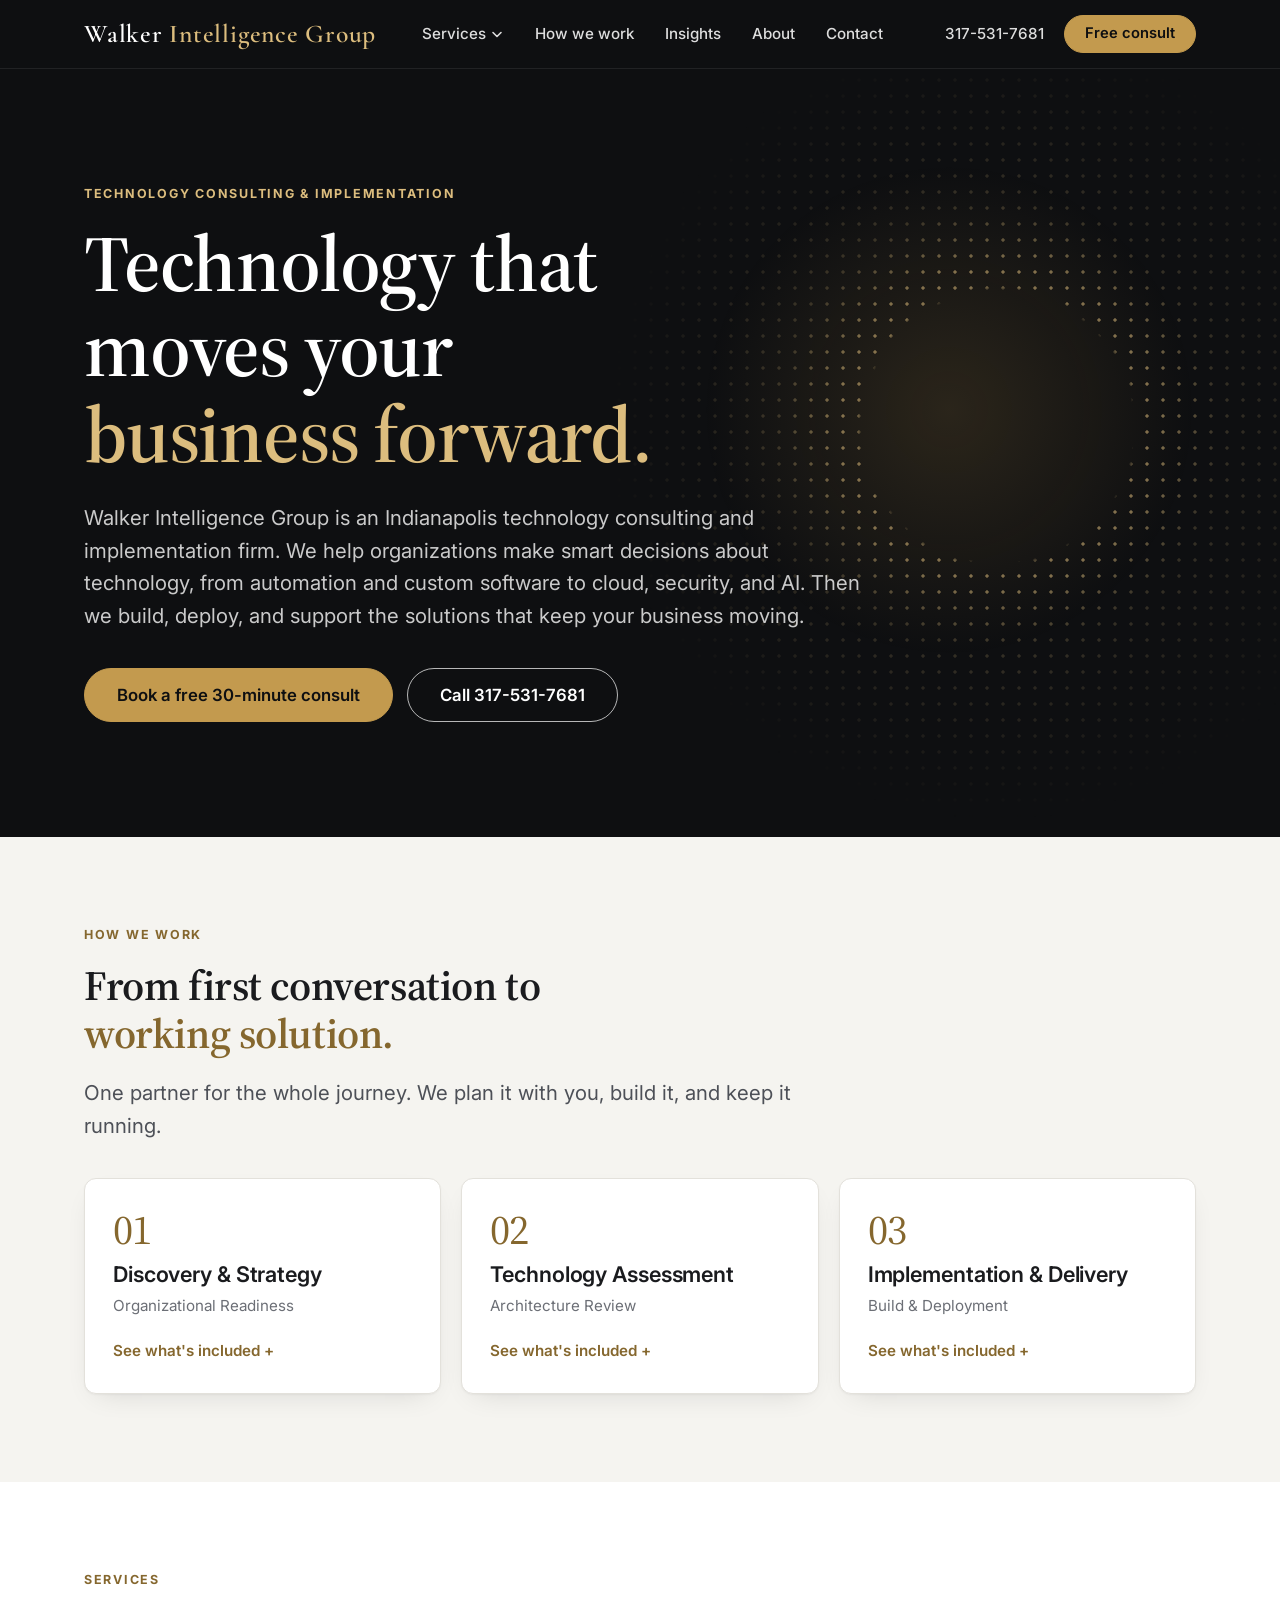
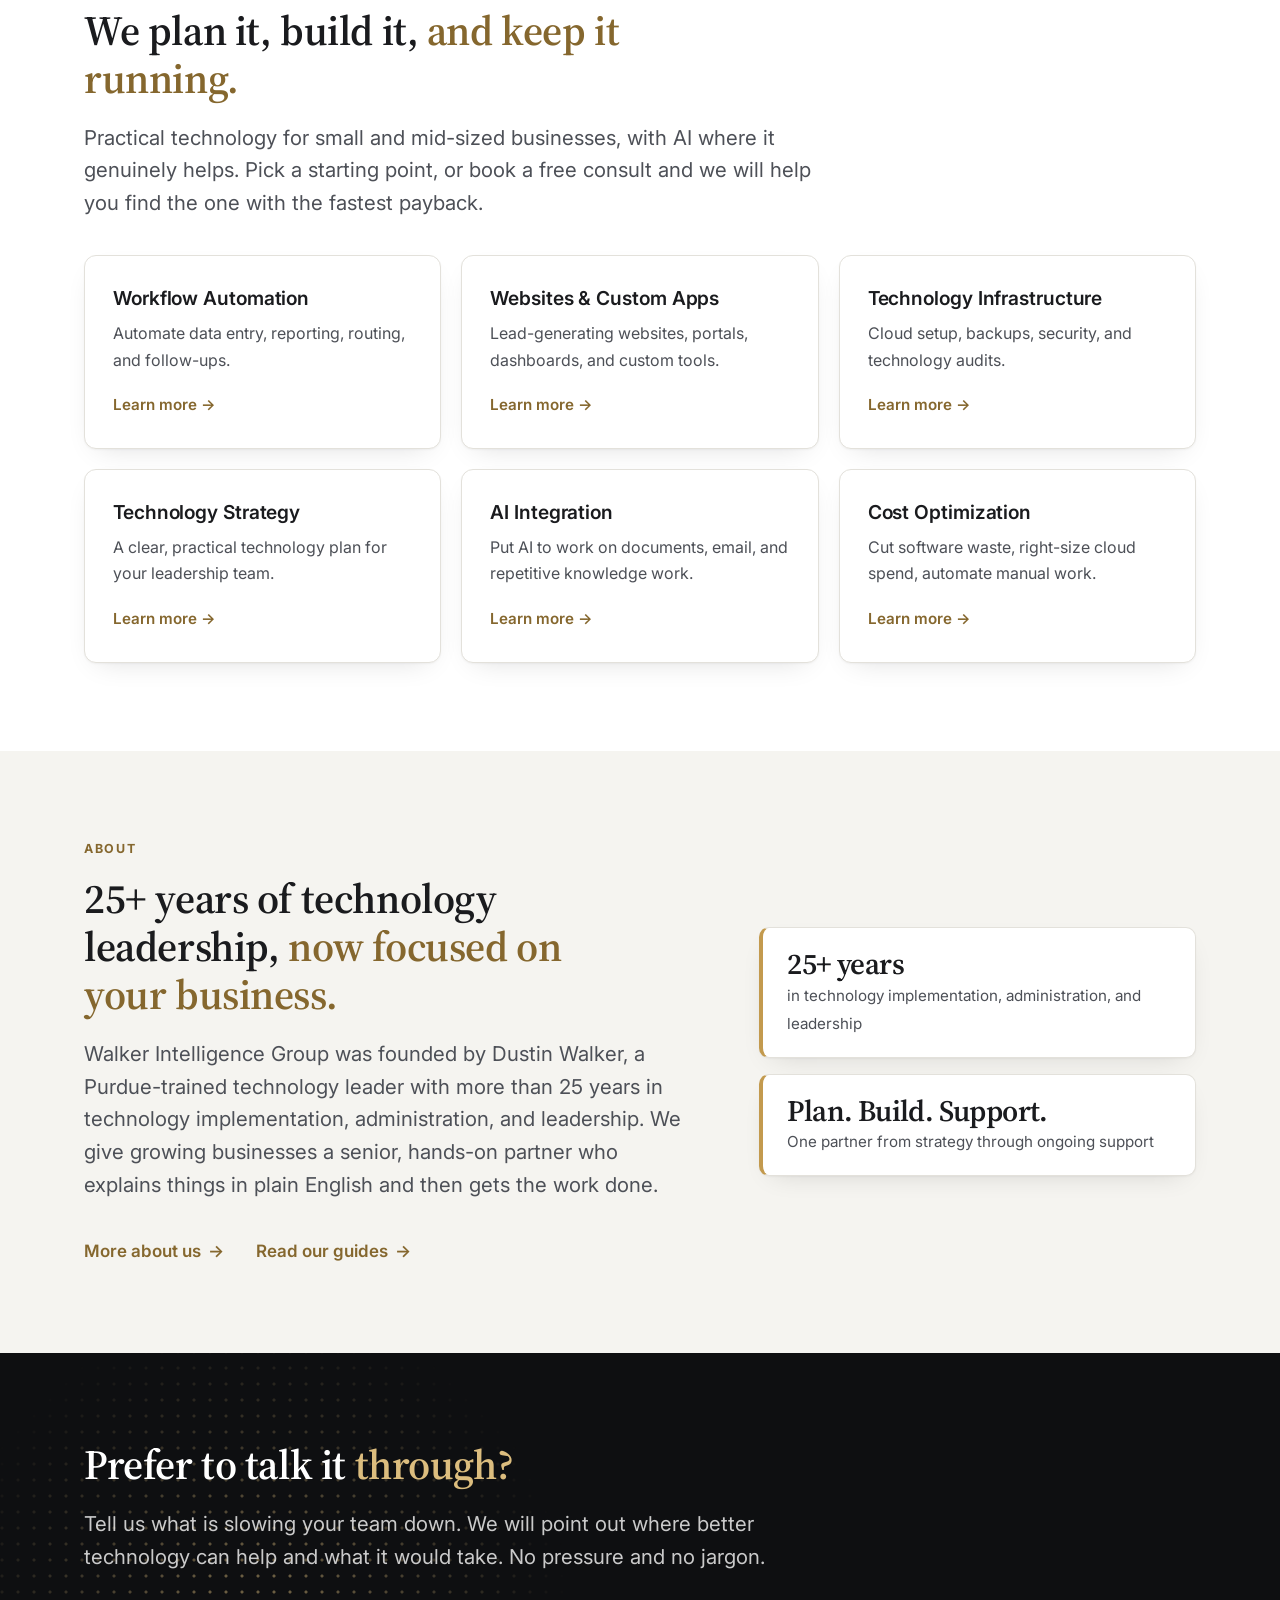
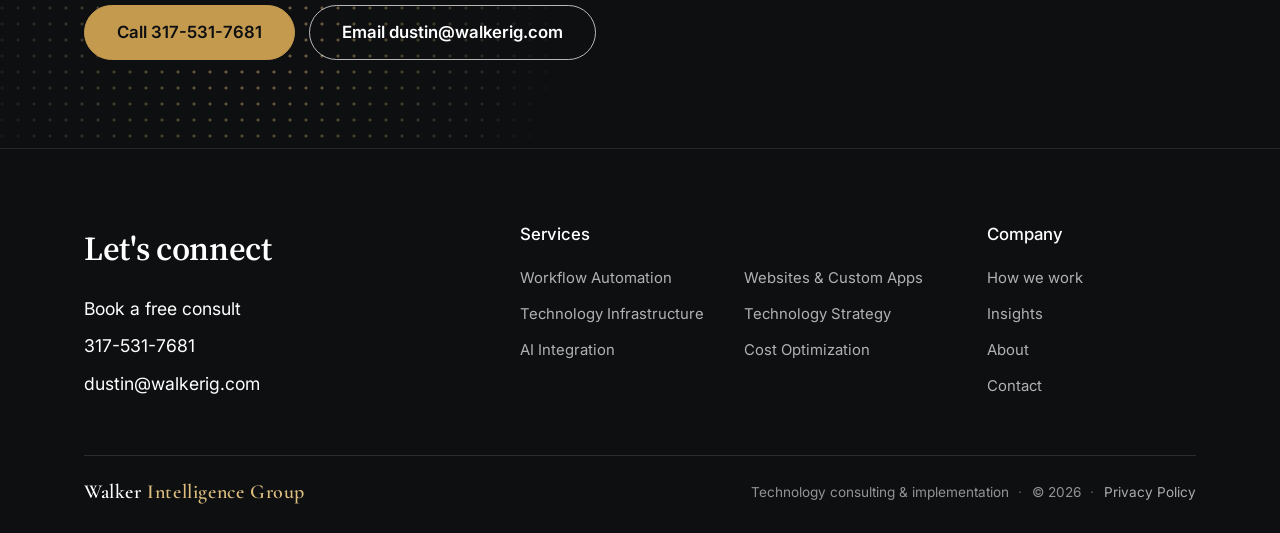
==== commit 7620361c: "Split run-on sentences across the site Break long, chained sentences into shorter ones on the homepa" ====
--- a/index.html
+++ b/index.html
@@ -189,7 +189,7 @@
     <div class="wrap">
       <span class="eyebrow">Technology consulting &amp; implementation</span>
       <h1>Technology that moves your <em>business forward.</em></h1>
-      <p class="lede">Walker Intelligence Group is an Indianapolis technology consulting and implementation firm. We help organizations make smart decisions about technology and innovation, from automation and custom software to cloud, security, and AI, then we build, deploy, and support the solutions that keep the business moving.</p>
+      <p class="lede">Walker Intelligence Group is an Indianapolis technology consulting and implementation firm. We help organizations make smart decisions about technology, from automation and custom software to cloud, security, and AI. Then we build, deploy, and support the solutions that keep your business moving.</p>
       <div class="cta-row">
         <a class="btn btn-lg" href="/contact/">Book a free 30-minute consult</a>
         <a class="btn btn-ghost btn-lg" href="tel:+13175317681">Call 317-531-7681</a>
@@ -304,7 +304,7 @@
     <span class="modal-num">Step 01</span>
     <h2 class="modal-title" id="modal-01-title">Discovery &amp; Strategy</h2>
     <p class="modal-sub">Organizational Readiness</p>
-    <p class="modal-desc">Before you can move forward with new technology, you need to know where you actually stand. We begin every engagement with a structured discovery process that gives your leadership team a clear, honest picture of your organization's current capabilities, gaps, and opportunities.</p>
+    <p class="modal-desc">Before you can move forward with new technology, you need to know where you actually stand. Every engagement starts with a structured discovery process. It gives your leadership team a clear, honest picture of your current capabilities, gaps, and opportunities.</p>
     <ul class="checks">
       <li>Stakeholder interviews across leadership and key teams</li>
       <li>Audit of existing tools, workflows, and data practices</li>
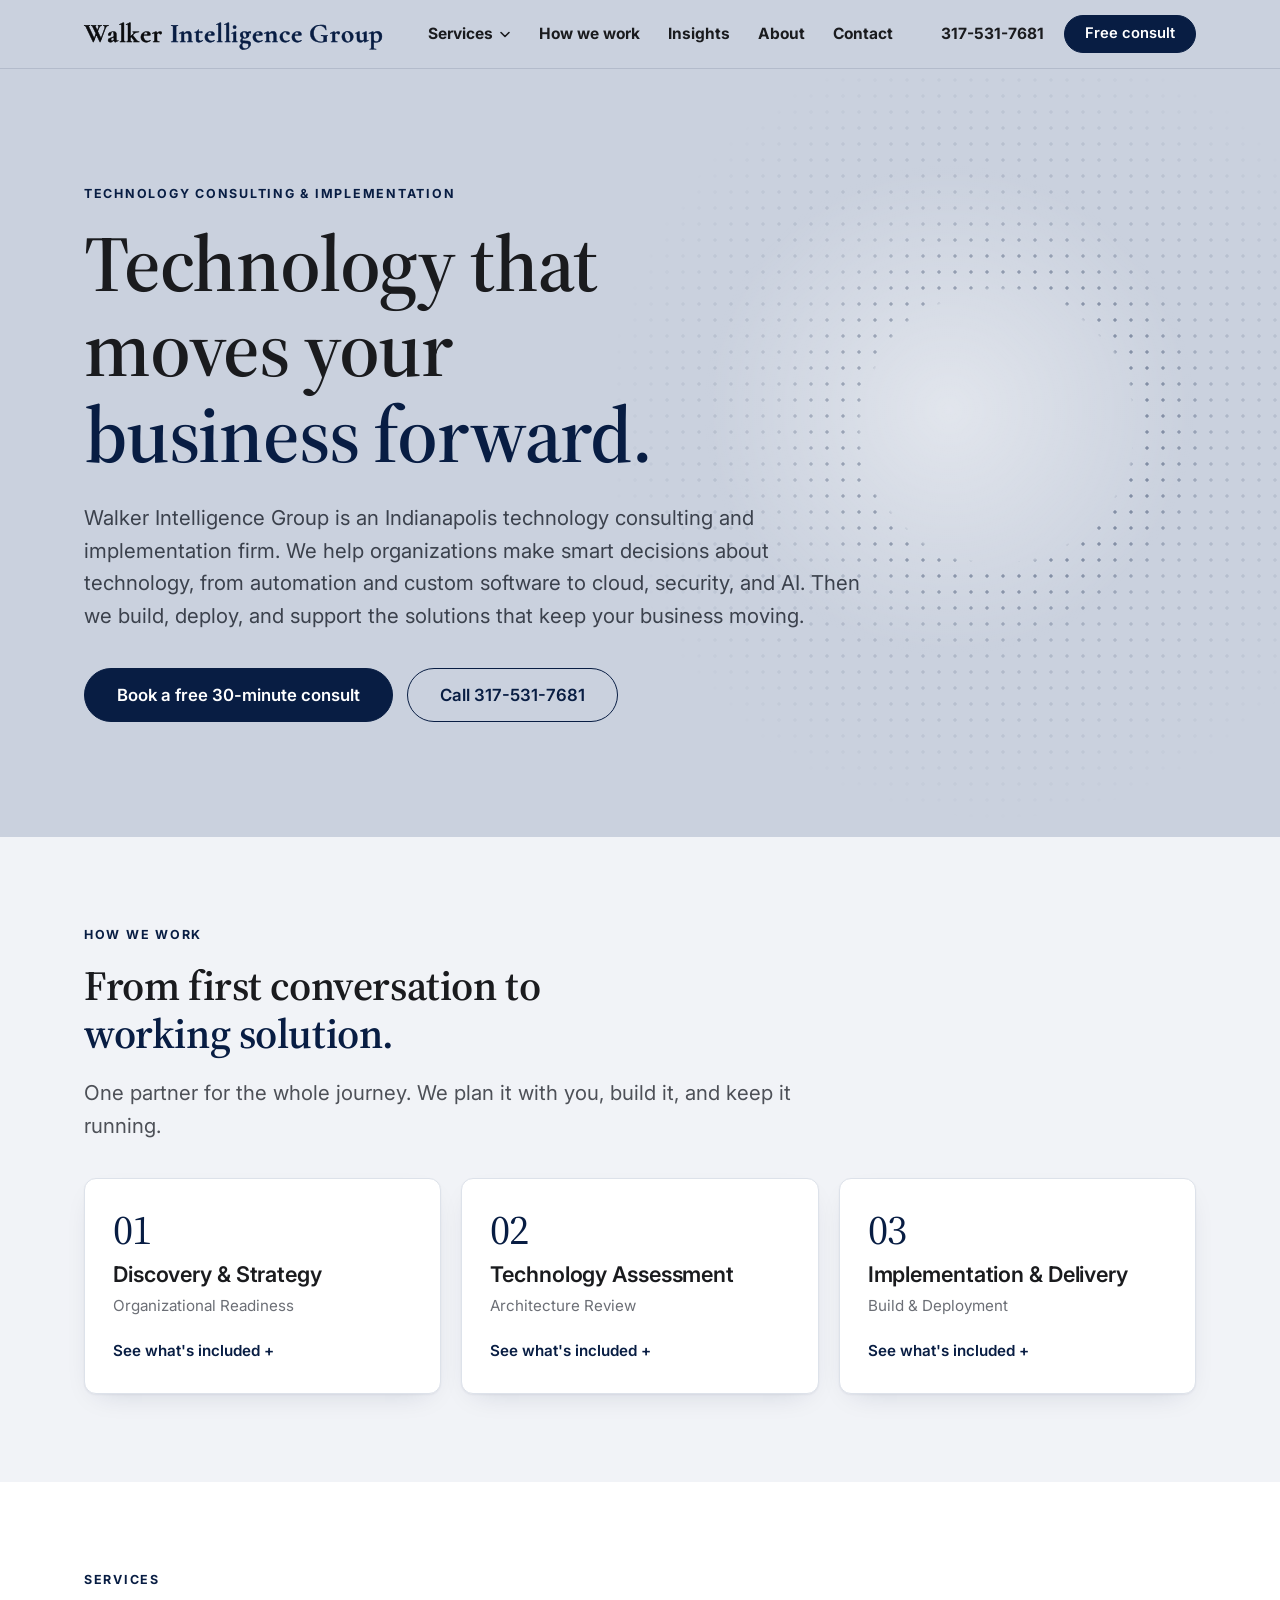
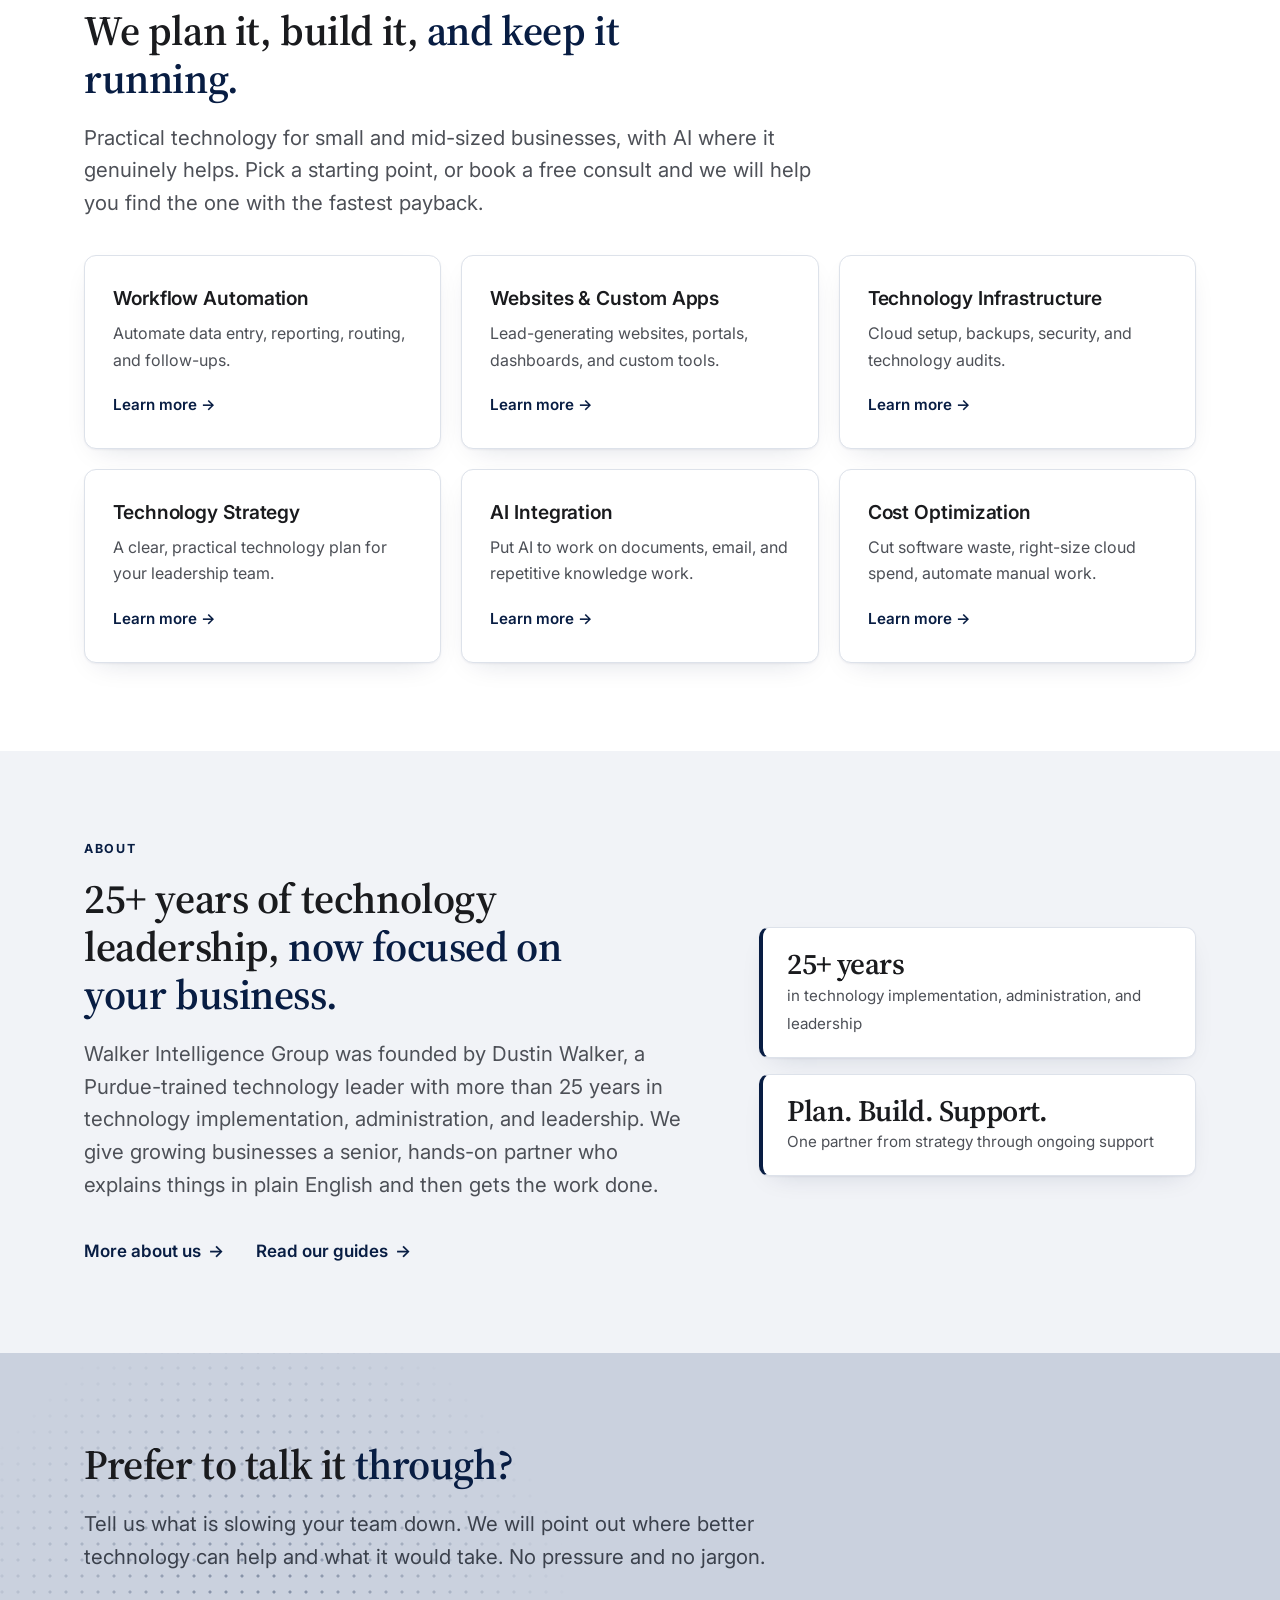
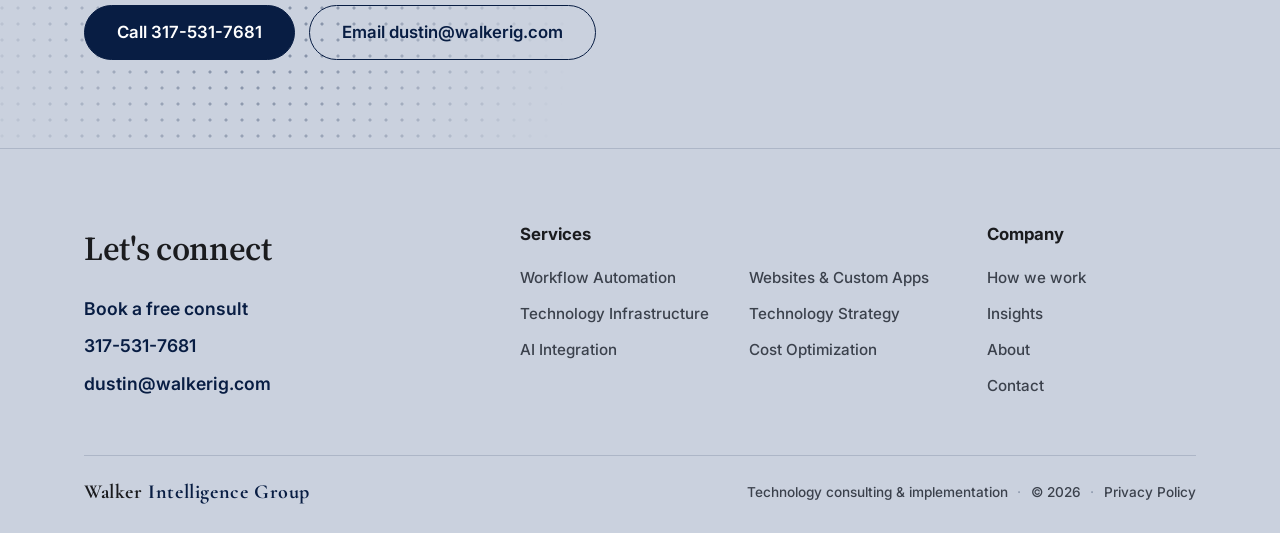
==== commit e34dd9f1: "Switch to gray and navy color scheme and rebuild logo as vector - Header, page banners, call-to-acti" ====
--- a/index.html
+++ b/index.html
@@ -27,7 +27,7 @@
   <meta name="description" content="Indianapolis technology consulting and implementation. We plan, build, and run the automation, custom apps, cloud systems, and AI tools that move your business forward." />
   <link rel="canonical" href="https://walkerig.com/" />
   <meta name="robots" content="index, follow, max-image-preview:large" />
-  <meta name="theme-color" content="#0e0f11" />
+  <meta name="theme-color" content="#CAD1DE" />
 
   <meta property="og:type" content="website" />
   <meta property="og:site_name" content="Walker Intelligence Group" />
@@ -114,7 +114,7 @@
   </script>
   <link rel="preconnect" href="https://fonts.googleapis.com" />
   <link rel="preconnect" href="https://fonts.gstatic.com" crossorigin />
-  <link href="https://fonts.googleapis.com/css2?family=Cormorant+Garamond:wght@600&family=Inter:wght@400;500;600;700&family=Source+Serif+4:opsz,wght@8..60,400;8..60,600&display=swap" rel="stylesheet" />
+  <link href="https://fonts.googleapis.com/css2?family=Cormorant+Garamond:wght@600;700&family=Inter:wght@400;500;600;700&family=Source+Serif+4:opsz,wght@8..60,400;8..60,600&display=swap" rel="stylesheet" />
   <link href="/assets/site.css" rel="stylesheet" />
   <script src="/assets/site.js" defer></script>
 
--- a/assets/site.css
+++ b/assets/site.css
@@ -3,25 +3,24 @@
 
 :root {
   --bg:        #ffffff;
-  --bg-alt:    #f5f4f0;
-  --ink:       #0e0f11;   /* header, hero, footer */
-  --ink-2:     #17191c;
+  --bg-alt:    #f1f3f7;
+  --surface:   #CAD1DE;   /* header, hero, call-to-action, footer */
+  --navy:      #081D43;   /* brand accent: buttons, links, highlights */
+  --navy-2:    #1f3d73;   /* navy hover */
+  --on-surface:   #1a1b1e;   /* headings on the gray surface */
+  --on-surface-2: #3b414c;   /* body text on the gray surface */
   --text:      #1a1b1e;
   --text-2:    #4d5057;
   --muted:     #6c6f76;
-  --line:      #e3e1db;
-  --gold:      #c39a4e;   /* bars, buttons (dark text on top) */
-  --gold-ink:  #85672e;   /* gold text on white */
-  --gold-lt:   #dcbd7e;   /* gold text on dark */
-  --on-dark:   rgba(255,255,255,0.78);
+  --line:      #dde2ea;
   --sans:      'Inter', system-ui, -apple-system, 'Segoe UI', Roboto, sans-serif;
   --serif:     'Cormorant Garamond', Georgia, serif;   /* wordmark only */
   --display:   'Source Serif 4', Georgia, serif;       /* headings */
   --gutter:    clamp(1.25rem, 5vw, 4rem);
   --max:       1240px;
   --radius:    12px;
-  --shadow:    0 1px 2px rgba(14,15,17,0.04), 0 10px 28px -14px rgba(14,15,17,0.16);
-  --shadow-up: 0 2px 4px rgba(14,15,17,0.05), 0 18px 40px -16px rgba(14,15,17,0.24);
+  --shadow:    0 1px 2px rgba(8,29,67,0.05), 0 10px 28px -14px rgba(8,29,67,0.18);
+  --shadow-up: 0 2px 4px rgba(8,29,67,0.06), 0 18px 40px -16px rgba(8,29,67,0.28);
   --header-h:  68px;
 }
 
@@ -38,10 +37,10 @@
 }
 body.menu-open { overflow: hidden; }
 
-a { color: var(--gold-ink); text-underline-offset: 3px; }
+a { color: var(--navy); text-underline-offset: 3px; }
 a:hover { color: var(--text); }
 img { max-width: 100%; height: auto; }
-:focus-visible { outline: 2px solid var(--gold); outline-offset: 3px; }
+:focus-visible { outline: 2px solid var(--navy); outline-offset: 3px; }
 
 .wrap { width: 100%; max-width: var(--max); margin: 0 auto; padding: 0 var(--gutter); }
 
@@ -59,19 +58,19 @@
   text-align: center;
   white-space: nowrap;
   padding: 0.9rem 1.7rem;
-  border: 1.5px solid var(--gold);
+  border: 1.5px solid var(--navy);
   border-radius: 999px;
-  color: var(--ink);
-  background: var(--gold);
+  color: #fff;
+  background: var(--navy);
   transition: background 0.2s, border-color 0.2s, color 0.2s, transform 0.2s, box-shadow 0.2s;
   cursor: pointer;
 }
-.btn:hover { color: var(--ink); background: var(--gold-lt); border-color: var(--gold-lt); transform: translateY(-1px); box-shadow: 0 10px 24px -12px rgba(195,154,78,0.8); }
+.btn:hover { color: #fff; background: var(--navy-2); border-color: var(--navy-2); transform: translateY(-1px); box-shadow: 0 10px 24px -12px rgba(8,29,67,0.6); }
 .btn:active { transform: translateY(0); }
 .btn-ghost { background: transparent; color: var(--text); border-color: var(--text); }
 .btn-ghost:hover { background: var(--text); border-color: var(--text); color: #fff; box-shadow: none; }
-.on-dark .btn-ghost, .hero .btn-ghost, .cta-band .btn-ghost { color: #fff; border-color: rgba(255,255,255,0.7); }
-.on-dark .btn-ghost:hover, .hero .btn-ghost:hover, .cta-band .btn-ghost:hover { background: #fff; border-color: #fff; color: var(--ink); }
+.on-dark .btn-ghost, .hero .btn-ghost, .cta-band .btn-ghost { color: var(--navy); border-color: var(--navy); }
+.on-dark .btn-ghost:hover, .hero .btn-ghost:hover, .cta-band .btn-ghost:hover { background: var(--navy); border-color: var(--navy); color: #fff; }
 .btn-lg { font-size: 1.05rem; padding: 1rem 2rem; }
 .btn-sm { font-size: 0.92rem; padding: 0.6rem 1.25rem; }
 
@@ -80,7 +79,7 @@
   align-items: center;
   gap: 0.4em;
   font-weight: 600;
-  color: var(--gold-ink);
+  color: var(--navy);
   text-decoration: none;
 }
 .text-link::after { content: '\2192'; transition: transform 0.2s; }
@@ -92,9 +91,9 @@
   position: sticky;
   top: 0;
   z-index: 100;
-  background: var(--ink);
-  color: #fff;
-  border-bottom: 1px solid rgba(255,255,255,0.08);
+  background: var(--surface);
+  color: var(--on-surface);
+  border-bottom: 1px solid rgba(8,29,67,0.12);
 }
 .header-inner {
   display: flex;
@@ -105,16 +104,17 @@
   margin: 0 auto;
   padding: 0 var(--gutter);
 }
-.brand { text-decoration: none; color: #fff; flex-shrink: 0; line-height: 1; }
-.brand:hover { color: #fff; }
+.brand { text-decoration: none; color: var(--on-surface); flex-shrink: 0; line-height: 1; }
+.brand:hover { color: var(--on-surface); }
 .brand-main {
   font-family: var(--serif);
-  font-size: clamp(1.3rem, 2vw, 1.6rem);
-  font-weight: 600;
+  font-size: clamp(1.35rem, 2.1vw, 1.7rem);
+  font-weight: 700;
   letter-spacing: 0.03em;
   white-space: nowrap;
 }
-.brand-main span { color: var(--gold-lt); }
+.brand-main { color: #0b0c0e; -webkit-text-stroke: 0.45px currentColor; }   /* thicken the fine serif strokes */
+.brand-main span { color: var(--navy); }
 
 .primary-nav { flex: 1; }
 .nav-list { list-style: none; display: flex; align-items: center; gap: 0.25rem; }
@@ -123,9 +123,10 @@
   align-items: center;
   gap: 0.35rem;
   height: var(--header-h);
-  padding: 0 0.85rem;
-  font: 500 0.95rem/1 var(--sans);
-  color: rgba(255,255,255,0.86);
+  padding: 0 0.75rem;
+  white-space: nowrap;
+  font: 700 0.97rem/1 var(--sans);
+  color: var(--on-surface);
   text-decoration: none;
   background: none;
   border: none;
@@ -134,13 +135,13 @@
   cursor: pointer;
   transition: color 0.2s, border-color 0.2s;
 }
-.nav-link:hover, .nav-link[aria-current="page"], .nav-trigger[aria-expanded="true"] { color: #fff; border-bottom-color: var(--gold); }
+.nav-link:hover, .nav-link[aria-current="page"], .nav-trigger[aria-expanded="true"] { color: var(--navy); border-bottom-color: var(--navy); }
 .nav-link svg { width: 12px; height: 12px; transition: transform 0.2s; }
 .nav-trigger[aria-expanded="true"] svg { transform: rotate(180deg); }
 
 .header-actions { display: flex; align-items: center; gap: 1.25rem; margin-left: auto; }
-.header-phone { color: rgba(255,255,255,0.86); text-decoration: none; font-size: 0.95rem; font-weight: 500; white-space: nowrap; }
-.header-phone:hover { color: var(--gold-lt); }
+.header-phone { color: var(--on-surface); text-decoration: none; font-size: 0.97rem; font-weight: 700; white-space: nowrap; }
+.header-phone:hover { color: var(--navy); }
 
 /* Services mega menu */
 .mega {
@@ -150,8 +151,8 @@
   top: 100%;
   background: #fff;
   color: var(--text);
-  border-top: 3px solid var(--gold);
-  box-shadow: 0 24px 48px -24px rgba(14,15,17,0.35);
+  border-top: 3px solid var(--navy);
+  box-shadow: 0 24px 48px -24px rgba(8,29,67,0.35);
   visibility: hidden;
   opacity: 0;
   transform: translateY(-6px);
@@ -171,7 +172,7 @@
   grid-template-columns: minmax(0, 1fr) minmax(0, 2.6fr);
   gap: 2.5rem;
 }
-.mega-kicker { font-size: 0.75rem; font-weight: 700; letter-spacing: 0.14em; text-transform: uppercase; color: var(--gold-ink); margin-bottom: 0.6rem; }
+.mega-kicker { font-size: 0.75rem; font-weight: 700; letter-spacing: 0.14em; text-transform: uppercase; color: var(--navy); margin-bottom: 0.6rem; }
 .mega-title { font-family: var(--display); font-size: 1.4rem; font-weight: 600; line-height: 1.25; margin-bottom: 1.1rem; }
 .mega-grid { list-style: none; display: grid; grid-template-columns: repeat(3, minmax(0, 1fr)); gap: 0.5rem; }
 .mega-grid a {
@@ -186,7 +187,7 @@
 }
 .mega-grid a:hover { background: var(--bg-alt); border-color: var(--line); }
 .mega-grid strong { display: block; font-weight: 600; font-size: 1rem; margin-bottom: 0.2rem; }
-.mega-grid a:hover strong { color: var(--gold-ink); }
+.mega-grid a:hover strong { color: var(--navy); }
 .mega-grid span { display: block; font-size: 0.88rem; line-height: 1.5; color: var(--text-2); }
 
 /* Mobile menu */
@@ -203,7 +204,7 @@
   justify-content: center;
   gap: 5px;
 }
-.menu-toggle span { display: block; width: 22px; height: 2px; background: #fff; border-radius: 2px; transition: transform 0.25s, opacity 0.2s; }
+.menu-toggle span { display: block; width: 22px; height: 2px; background: var(--navy); border-radius: 2px; transition: transform 0.25s, opacity 0.2s; }
 .menu-toggle[aria-expanded="true"] span:nth-child(1) { transform: translateY(7px) rotate(45deg); }
 .menu-toggle[aria-expanded="true"] span:nth-child(2) { opacity: 0; }
 .menu-toggle[aria-expanded="true"] span:nth-child(3) { transform: translateY(-7px) rotate(-45deg); }
@@ -218,10 +219,10 @@
   color: var(--text);
   overflow-y: auto;
   padding: 1.25rem var(--gutter) 2.5rem;
-  border-top: 3px solid var(--gold);
+  border-top: 3px solid var(--navy);
 }
 .mobile-menu[hidden] { display: none; }
-.mobile-label { display: block; font-size: 0.75rem; font-weight: 700; letter-spacing: 0.14em; text-transform: uppercase; color: var(--gold-ink); margin: 1rem 0 0.25rem; }
+.mobile-label { display: block; font-size: 0.75rem; font-weight: 700; letter-spacing: 0.14em; text-transform: uppercase; color: var(--navy); margin: 1rem 0 0.25rem; }
 .mobile-menu ul { list-style: none; }
 .mobile-menu li a {
   display: flex;
@@ -234,14 +235,14 @@
   color: var(--text);
   text-decoration: none;
 }
-.mobile-menu li a::after { content: '\203A'; color: var(--gold-ink); font-size: 1.4rem; line-height: 1; }
-.mobile-menu li a:hover { color: var(--gold-ink); }
+.mobile-menu li a::after { content: '\203A'; color: var(--navy); font-size: 1.4rem; line-height: 1; }
+.mobile-menu li a:hover { color: var(--navy); }
 .mobile-cta { display: grid; gap: 0.75rem; margin-top: 1.75rem; }
 .mobile-cta .btn { width: 100%; }
 .mobile-contact { display: flex; flex-wrap: wrap; gap: 0.4rem 1.25rem; margin-top: 1.25rem; font-weight: 500; }
 .mobile-contact a { color: var(--text); text-decoration: none; }
 
-@media (max-width: 1100px) {
+@media (max-width: 1180px) {
   .header-phone { display: none; }
 }
 @media (max-width: 960px) {
@@ -257,18 +258,18 @@
 .hero {
   position: relative;
   overflow: hidden;
-  background: var(--ink);
-  color: #fff;
+  background: var(--surface);
+  color: var(--on-surface);
   padding: clamp(3rem, 7vw, 6rem) 0 clamp(3.5rem, 8vw, 6.5rem);
 }
-.hero::before {           /* gold dot field, a nod to Deloitte's dotted hero graphic */
+.hero::before {           /* navy dot field, a nod to Deloitte's dotted hero graphic */
   content: '';
   position: absolute;
   top: -10%;
   right: -12%;
   width: min(68vw, 900px);
   aspect-ratio: 1;
-  background: radial-gradient(circle, rgba(220,189,126,0.55) 1.4px, transparent 1.9px) 0 0 / 16px 16px;
+  background: radial-gradient(circle, rgba(8,29,67,0.42) 1.4px, transparent 1.9px) 0 0 / 16px 16px;
   -webkit-mask-image: radial-gradient(circle at 50% 50%, transparent 0 22%, #000 23% 26%, rgba(0,0,0,0.35) 36%, transparent 64%);
           mask-image: radial-gradient(circle at 50% 50%, transparent 0 22%, #000 23% 26%, rgba(0,0,0,0.35) 36%, transparent 64%);
   pointer-events: none;
@@ -281,7 +282,7 @@
   width: min(44vw, 560px);
   aspect-ratio: 1;
   border-radius: 50%;
-  background: radial-gradient(circle, rgba(195,154,78,0.16), transparent 62%);
+  background: radial-gradient(circle, rgba(255,255,255,0.45), transparent 62%);
   pointer-events: none;
 }
 .hero .wrap { position: relative; z-index: 1; }
@@ -294,11 +295,11 @@
   max-width: 17ch;
   margin-bottom: 1.5rem;
 }
-.hero h1 em, h2 em { font-style: normal; color: var(--gold-ink); }
-.hero h1 em, .on-dark h2 em, .cta-band h2 em { color: var(--gold-lt); }
-.hero .lede { color: var(--on-dark); }
-.hero a:not(.btn) { color: var(--gold-lt); }
-.hero a:not(.btn):hover { color: #fff; }
+.hero h1 em, h2 em { font-style: normal; color: var(--navy); }
+.hero h1 em, .on-dark h2 em, .cta-band h2 em { color: var(--navy); }
+.hero .lede { color: var(--on-surface-2); }
+.hero a:not(.btn) { color: var(--navy); }
+.hero a:not(.btn):hover { color: var(--navy-2); }
 
 .eyebrow {
   display: block;
@@ -306,10 +307,10 @@
   font-weight: 700;
   letter-spacing: 0.14em;
   text-transform: uppercase;
-  color: var(--gold-ink);
+  color: var(--navy);
   margin-bottom: 1rem;
 }
-.hero .eyebrow, .on-dark .eyebrow, .cta-band .eyebrow { color: var(--gold-lt); }
+.hero .eyebrow, .on-dark .eyebrow, .cta-band .eyebrow { color: var(--navy); }
 
 .lede {
   font-size: clamp(1.1rem, 1.6vw, 1.28rem);
@@ -320,19 +321,19 @@
 }
 .cta-row { display: flex; flex-wrap: wrap; gap: 0.9rem; align-items: center; }
 .cta-note { font-size: 0.92rem; color: var(--muted); }
-.hero .cta-note { color: rgba(255,255,255,0.6); }
-
-.crumbs { font-size: 0.85rem; color: rgba(255,255,255,0.6); margin-bottom: 1.8rem; }
-.crumbs a { color: rgba(255,255,255,0.75); text-decoration: none; }
-.hero .crumbs a:hover { color: var(--gold-lt); }
-.crumbs .sep { margin: 0 0.5rem; color: rgba(255,255,255,0.35); }
+.hero .cta-note { color: var(--on-surface-2); }
+
+.crumbs { font-size: 0.85rem; color: var(--on-surface-2); margin-bottom: 1.8rem; }
+.crumbs a { color: var(--navy); text-decoration: none; }
+.hero .crumbs a:hover { color: var(--navy-2); text-decoration: underline; }
+.crumbs .sep { margin: 0 0.5rem; color: rgba(8,29,67,0.35); }
 
 /* ── SECTIONS ── */
 section { padding: clamp(3.25rem, 7vw, 5.5rem) 0; }
 main section:has(> .wrap > .grid), section.alt { background: var(--bg-alt); }
 main section.plain, main section.plain:has(> .wrap > .grid) { background: var(--bg); }
 main > section + section:not(.alt):not(.cta-band):not(:has(> .wrap > .grid)) { border-top: 1px solid var(--line); }
-.on-dark { background: var(--ink); color: #fff; }
+.on-dark { background: var(--surface); color: var(--on-surface); }
 
 h2 {
   font-family: var(--display);
@@ -349,7 +350,7 @@
 
 .prose p { font-size: 1.1rem; color: var(--text-2); max-width: 70ch; margin-bottom: 1.15rem; }
 .prose p:last-child { margin-bottom: 0; }
-.hero .prose p, .hero.prose p { color: var(--on-dark); }
+.hero .prose p, .hero.prose p { color: var(--on-surface-2); }
 .prose strong { color: var(--text); font-weight: 600; }
 
 /* ── CARDS ── */
@@ -385,14 +386,14 @@
   overflow: hidden;
   transition: transform 0.2s, box-shadow 0.2s;
 }
-.card::before { content: ''; position: absolute; left: 0; right: 0; top: 0; height: 3px; background: var(--gold); transform: scaleX(0); transform-origin: left; transition: transform 0.25s; }
+.card::before { content: ''; position: absolute; left: 0; right: 0; top: 0; height: 3px; background: var(--navy); transform: scaleX(0); transform-origin: left; transition: transform 0.25s; }
 .card p { color: var(--text-2); font-size: 1rem; }
-.card .num { display: block; font-size: 0.78rem; font-weight: 700; letter-spacing: 0.12em; text-transform: uppercase; color: var(--gold-ink); margin-bottom: 0.8rem; }
+.card .num { display: block; font-size: 0.78rem; font-weight: 700; letter-spacing: 0.12em; text-transform: uppercase; color: var(--navy); margin-bottom: 0.8rem; }
 a.card { display: flex; flex-direction: column; text-decoration: none; color: var(--text); }
 a.card:hover, button.card:hover { transform: translateY(-3px); box-shadow: var(--shadow-up); color: var(--text); }
 a.card:hover::before, button.card:hover::before, button.card:focus-visible::before { transform: scaleX(1); }
-a.card:hover h3 { color: var(--gold-ink); }
-.card .more { margin-top: auto; padding-top: 1.2rem; font-size: 0.95rem; font-weight: 600; color: var(--gold-ink); }
+a.card:hover h3 { color: var(--navy); }
+.card .more { margin-top: auto; padding-top: 1.2rem; font-size: 0.95rem; font-weight: 600; color: var(--navy); }
 .card .more::after { content: ' \2192'; }
 button.card { font: inherit; color: inherit; text-align: left; cursor: pointer; display: flex; flex-direction: column; width: 100%; }
 
@@ -405,11 +406,11 @@
   top: 0.38em;
   width: 0.45rem;
   height: 0.8rem;
-  border: solid var(--gold);
+  border: solid var(--navy);
   border-width: 0 2.5px 2.5px 0;
   transform: rotate(45deg);
 }
-.hero .checks li { color: var(--on-dark); }
+.hero .checks li { color: var(--on-surface-2); }
 
 .faq { margin-top: 1.5rem; max-width: 860px; }
 .faq details { border-top: 1px solid var(--line); }
@@ -425,14 +426,14 @@
   font-size: 1.1rem;
   font-weight: 600;
 }
-.faq summary:hover { color: var(--gold-ink); }
+.faq summary:hover { color: var(--navy); }
 .faq summary::-webkit-details-marker { display: none; }
-.faq summary::after { content: '+'; flex-shrink: 0; width: 1.9rem; height: 1.9rem; display: grid; place-items: center; border-radius: 50%; border: 1.5px solid var(--gold); color: var(--gold-ink); font-weight: 400; font-size: 1.2rem; line-height: 1; }
-.faq details[open] summary::after { content: '\2212'; background: var(--gold); color: var(--ink); }
+.faq summary::after { content: '+'; flex-shrink: 0; width: 1.9rem; height: 1.9rem; display: grid; place-items: center; border-radius: 50%; border: 1.5px solid var(--navy); color: var(--navy); font-weight: 400; font-size: 1.2rem; line-height: 1; }
+.faq details[open] summary::after { content: '\2212'; background: var(--navy); color: #fff; }
 .faq details p { color: var(--text-2); font-size: 1.03rem; padding-bottom: 1.4rem; max-width: 70ch; }
 
 /* ── CTA BAND ── */
-.cta-band { position: relative; overflow: hidden; background: var(--ink); color: #fff; }
+.cta-band { position: relative; overflow: hidden; background: var(--surface); color: var(--on-surface); }
 .cta-band::before {
   content: '';
   position: absolute;
@@ -440,13 +441,13 @@
   bottom: -60%;
   width: min(60vw, 720px);
   aspect-ratio: 1;
-  background: radial-gradient(circle, rgba(220,189,126,0.45) 1.3px, transparent 1.8px) 0 0 / 16px 16px;
+  background: radial-gradient(circle, rgba(8,29,67,0.35) 1.3px, transparent 1.8px) 0 0 / 16px 16px;
   -webkit-mask-image: radial-gradient(circle, #000 10%, transparent 62%);
           mask-image: radial-gradient(circle, #000 10%, transparent 62%);
   pointer-events: none;
 }
 .cta-band .wrap { position: relative; }
-.cta-band .lede { color: var(--on-dark); margin-bottom: 2rem; }
+.cta-band .lede { color: var(--on-surface-2); margin-bottom: 2rem; }
 
 /* ── FORM ── */
 .contact-grid { display: grid; grid-template-columns: minmax(0, 1.05fr) minmax(0, 1fr); gap: clamp(2rem, 5vw, 4.5rem); align-items: start; }
@@ -456,14 +457,14 @@
   color: var(--text);
   border-radius: var(--radius);
   padding: clamp(1.5rem, 3vw, 2.25rem);
-  box-shadow: 0 30px 60px -30px rgba(0,0,0,0.6);
+  box-shadow: 0 30px 60px -30px rgba(8,29,67,0.45);
 }
 .form label { display: block; font-size: 0.88rem; font-weight: 600; color: var(--text); margin-bottom: 0.4rem; }
 .form .field { margin-bottom: 1.1rem; }
 .form input, .form textarea, .form select {
   width: 100%;
   background: #fff;
-  border: 1px solid #cfccc4;
+  border: 1px solid #c3cad6;
   color: var(--text);
   font-family: var(--sans);
   font-size: 1rem;
@@ -480,45 +481,46 @@
   background-repeat: no-repeat;
   padding-right: 2.2rem;
 }
-.form input:focus, .form textarea:focus, .form select:focus { outline: none; border-color: var(--gold); box-shadow: 0 0 0 3px rgba(195,154,78,0.25); }
+.form input:focus, .form textarea:focus, .form select:focus { outline: none; border-color: var(--navy); box-shadow: 0 0 0 3px rgba(8,29,67,0.18); }
 .form textarea { min-height: 130px; resize: vertical; }
 .form .btn { width: 100%; margin-top: 0.4rem; }
-.form-done { font-size: 1.15rem; color: var(--text); background: #fff; border-radius: var(--radius); padding: 2rem; border-top: 3px solid var(--gold); }
+.form-done { font-size: 1.15rem; color: var(--text); background: #fff; border-radius: var(--radius); padding: 2rem; border-top: 3px solid var(--navy); }
 .contact-lines { display: grid; gap: 0.35rem; margin: 0.5rem 0 2rem; }
-.contact-lines a { font-size: 1.2rem; font-weight: 600; color: #fff; text-decoration: none; }
-.contact-lines a:hover { color: var(--gold-lt); }
-
-.placeholder { background: rgba(195,154,78,0.18); padding: 0 0.2em; }
+.contact-lines a { font-size: 1.2rem; font-weight: 600; color: var(--navy); text-decoration: none; }
+.contact-lines a:hover { color: var(--navy-2); text-decoration: underline; }
+
+.placeholder { background: rgba(8,29,67,0.12); padding: 0 0.2em; }
 
 /* ── FOOTER ── */
-.site-footer { background: var(--ink); color: rgba(255,255,255,0.72); border-top: 1px solid rgba(255,255,255,0.1); padding: clamp(3rem, 6vw, 4.5rem) 0 1.5rem; }
+.site-footer { background: var(--surface); color: var(--on-surface-2); border-top: 1px solid rgba(8,29,67,0.15); padding: clamp(3rem, 6vw, 4.5rem) 0 1.5rem; }
 .footer-grid { display: grid; grid-template-columns: minmax(0, 1.3fr) minmax(0, 1.4fr) minmax(0, 0.7fr); gap: 2.5rem 3rem; }
-.footer-connect h4 { font-family: var(--display); font-size: clamp(1.6rem, 3vw, 2.1rem); font-weight: 600; color: #fff; letter-spacing: -0.01em; margin-bottom: 1.1rem; text-transform: none; }
+.footer-connect h4 { font-family: var(--display); font-size: clamp(1.6rem, 3vw, 2.1rem); font-weight: 600; color: var(--on-surface); letter-spacing: -0.01em; margin-bottom: 1.1rem; text-transform: none; }
 .footer-connect ul { list-style: none; display: grid; gap: 0.55rem; }
-.footer-connect a { color: #fff; text-decoration: none; font-size: 1.1rem; font-weight: 400; }
-.footer-connect a:hover { color: var(--gold-lt); }
-.footer-grid nav h4 { font-size: 1.05rem; font-weight: 500; color: #fff; margin-bottom: 0.9rem; }
+.footer-connect a { color: var(--navy); text-decoration: none; font-size: 1.1rem; font-weight: 600; }
+.footer-connect a:hover { color: var(--navy-2); text-decoration: underline; }
+.footer-grid nav h4 { font-size: 1.05rem; font-weight: 700; color: var(--on-surface); margin-bottom: 0.9rem; }
 .footer-grid nav ul { list-style: none; display: grid; gap: 0.5rem; }
 .footer-grid nav ul.footer-two-col { grid-template-columns: repeat(2, max-content); column-gap: 2.5rem; }
-.footer-grid nav a { color: rgba(255,255,255,0.68); text-decoration: none; font-size: 0.93rem; }
-.footer-grid nav a:hover { color: var(--gold-lt); }
+.footer-grid nav a { color: var(--on-surface-2); text-decoration: none; font-size: 0.95rem; font-weight: 500; }
+.footer-grid nav a:hover { color: var(--navy); text-decoration: underline; }
 .footer-base {
   margin-top: clamp(2.5rem, 5vw, 3.5rem);
   padding-top: 1.25rem;
-  border-top: 1px solid rgba(255,255,255,0.12);
+  border-top: 1px solid rgba(8,29,67,0.15);
   display: flex;
   flex-wrap: wrap;
   align-items: center;
   justify-content: space-between;
   gap: 0.8rem 1.5rem;
   font-size: 0.85rem;
-  color: rgba(255,255,255,0.55);
-}
-.footer-name { font-family: var(--serif); font-size: 1.25rem; font-weight: 600; color: #fff; text-decoration: none; letter-spacing: 0.03em; }
-.footer-name span { color: var(--gold-lt); }
-.footer-base a:not(.footer-name) { color: rgba(255,255,255,0.65); text-decoration: none; }
-.footer-base a:not(.footer-name):hover { color: var(--gold-lt); }
-.footer-base .sep { margin: 0 0.6rem; color: rgba(255,255,255,0.3); }
+  font-weight: 500;
+  color: var(--on-surface-2);
+}
+.footer-name { font-family: var(--serif); font-size: 1.25rem; font-weight: 700; color: var(--on-surface); text-decoration: none; letter-spacing: 0.03em; }
+.footer-name span { color: var(--navy); }
+.footer-base a:not(.footer-name) { color: var(--on-surface-2); text-decoration: none; }
+.footer-base a:not(.footer-name):hover { color: var(--navy); text-decoration: underline; }
+.footer-base .sep { margin: 0 0.6rem; color: rgba(8,29,67,0.3); }
 
 @media (max-width: 900px) {
   .footer-grid { grid-template-columns: minmax(0, 1fr) minmax(0, 1fr); }
@@ -536,11 +538,11 @@
 
 /* ── INSIGHTS (articles) ── */
 .hero h1.article-title { font-size: clamp(2.2rem, 4.8vw, 3.7rem); max-width: 22ch; }
-.byline { font-size: 0.92rem; color: rgba(255,255,255,0.65); }
+.byline { font-size: 0.92rem; color: var(--on-surface-2); }
 .article-body h2 { margin-top: 2.8rem; max-width: 34ch; font-size: clamp(1.5rem, 2.8vw, 2rem); }
 .article-body h2:first-child { margin-top: 0; }
 .prose ul { list-style: none; display: grid; gap: 0.7rem; margin: 0 0 1.4rem; max-width: 70ch; }
-.author-box { border-left: 3px solid var(--gold); padding-left: 1.5rem; }
+.author-box { border-left: 3px solid var(--navy); padding-left: 1.5rem; }
 .author-box p a { text-decoration: none; font-weight: 600; }
 
 /* ── HOMEPAGE ── */
@@ -549,14 +551,14 @@
 .home-hero .lede { max-width: 60ch; }
 
 .steps { display: grid; grid-template-columns: repeat(3, minmax(0, 1fr)); gap: 1.25rem; margin-top: 2.2rem; }
-.step .num { font-family: var(--display); font-size: 2.6rem; font-weight: 400; letter-spacing: -0.02em; text-transform: none; color: var(--gold-ink); margin-bottom: 0.6rem; line-height: 1; }
+.step .num { font-family: var(--display); font-size: 2.6rem; font-weight: 400; letter-spacing: -0.02em; text-transform: none; color: var(--navy); margin-bottom: 0.6rem; line-height: 1; }
 .step h3 { font-size: 1.35rem; margin-bottom: 0.25rem; }
 .step .sub { font-size: 0.95rem; color: var(--muted); }
 .step .more::after { content: ' +'; }
 
 .about-split { display: grid; grid-template-columns: minmax(0, 1.4fr) minmax(0, 1fr); gap: clamp(2rem, 5vw, 4.5rem); align-items: center; }
 .stats { display: grid; gap: 1rem; }
-.stat { background: #fff; border: 1px solid var(--line); border-left: 4px solid var(--gold); border-radius: 10px; padding: 1.25rem 1.5rem; box-shadow: var(--shadow); }
+.stat { background: #fff; border: 1px solid var(--line); border-left: 4px solid var(--navy); border-radius: 10px; padding: 1.25rem 1.5rem; box-shadow: var(--shadow); }
 .stat strong { display: block; font-family: var(--display); font-size: 1.85rem; font-weight: 600; line-height: 1.1; color: var(--text); letter-spacing: -0.02em; }
 .stat span { font-size: 0.95rem; color: var(--text-2); }
 .link-row { display: flex; flex-wrap: wrap; gap: 0.75rem 2rem; margin-top: 1.6rem; }
@@ -569,7 +571,7 @@
 /* ── MODAL (homepage steps) ── */
 .modal-overlay { position: fixed; inset: 0; z-index: 1100; display: flex; align-items: center; justify-content: center; padding: 1.25rem; pointer-events: none; }
 .modal-overlay.open { pointer-events: auto; }
-.modal-backdrop { position: absolute; inset: 0; background: rgba(14,15,17,0.6); backdrop-filter: blur(4px); opacity: 0; transition: opacity 0.3s; }
+.modal-backdrop { position: absolute; inset: 0; background: rgba(8,29,67,0.45); backdrop-filter: blur(4px); opacity: 0; transition: opacity 0.3s; }
 .modal-overlay.open .modal-backdrop { opacity: 1; }
 .modal {
   position: relative;
@@ -580,7 +582,7 @@
   overflow-y: auto;
   background: #fff;
   color: var(--text);
-  border-top: 4px solid var(--gold);
+  border-top: 4px solid var(--navy);
   border-radius: var(--radius);
   padding: clamp(1.75rem, 4vw, 2.75rem);
   box-shadow: 0 40px 80px -30px rgba(0,0,0,0.5);
@@ -592,7 +594,7 @@
 .modal-overlay.open .modal.active { opacity: 1; transform: none; }
 .modal-close { position: absolute; top: 1rem; right: 1rem; width: 40px; height: 40px; display: grid; place-items: center; background: none; border: none; border-radius: 50%; color: var(--text-2); cursor: pointer; }
 .modal-close:hover { background: var(--bg-alt); color: var(--text); }
-.modal-num { display: block; font-size: 0.78rem; font-weight: 700; letter-spacing: 0.12em; text-transform: uppercase; color: var(--gold-ink); margin-bottom: 0.7rem; }
+.modal-num { display: block; font-size: 0.78rem; font-weight: 700; letter-spacing: 0.12em; text-transform: uppercase; color: var(--navy); margin-bottom: 0.7rem; }
 .modal-title { font-family: var(--display); font-size: clamp(1.6rem, 3vw, 2rem); font-weight: 600; line-height: 1.2; margin-bottom: 0.3rem; padding-right: 2rem; }
 .modal-sub { font-size: 0.95rem; color: var(--muted); margin-bottom: 1.4rem; }
 .modal-desc { font-size: 1.05rem; color: var(--text-2); padding-top: 1.3rem; border-top: 1px solid var(--line); margin-bottom: 1.2rem; }
@@ -613,7 +615,7 @@
 .card.reveal.in { transition: opacity 0.7s cubic-bezier(.2,.65,.3,1) var(--delay, 0ms), transform 0.2s, box-shadow 0.2s; }
 
 .site-header { transition: box-shadow 0.3s; }
-.site-header.scrolled { box-shadow: 0 8px 24px -12px rgba(0,0,0,0.45); }
+.site-header.scrolled { box-shadow: 0 8px 24px -12px rgba(8,29,67,0.35); }
 
 .hero::before { transform: translateY(var(--drift, 0px)); will-change: transform; }
 
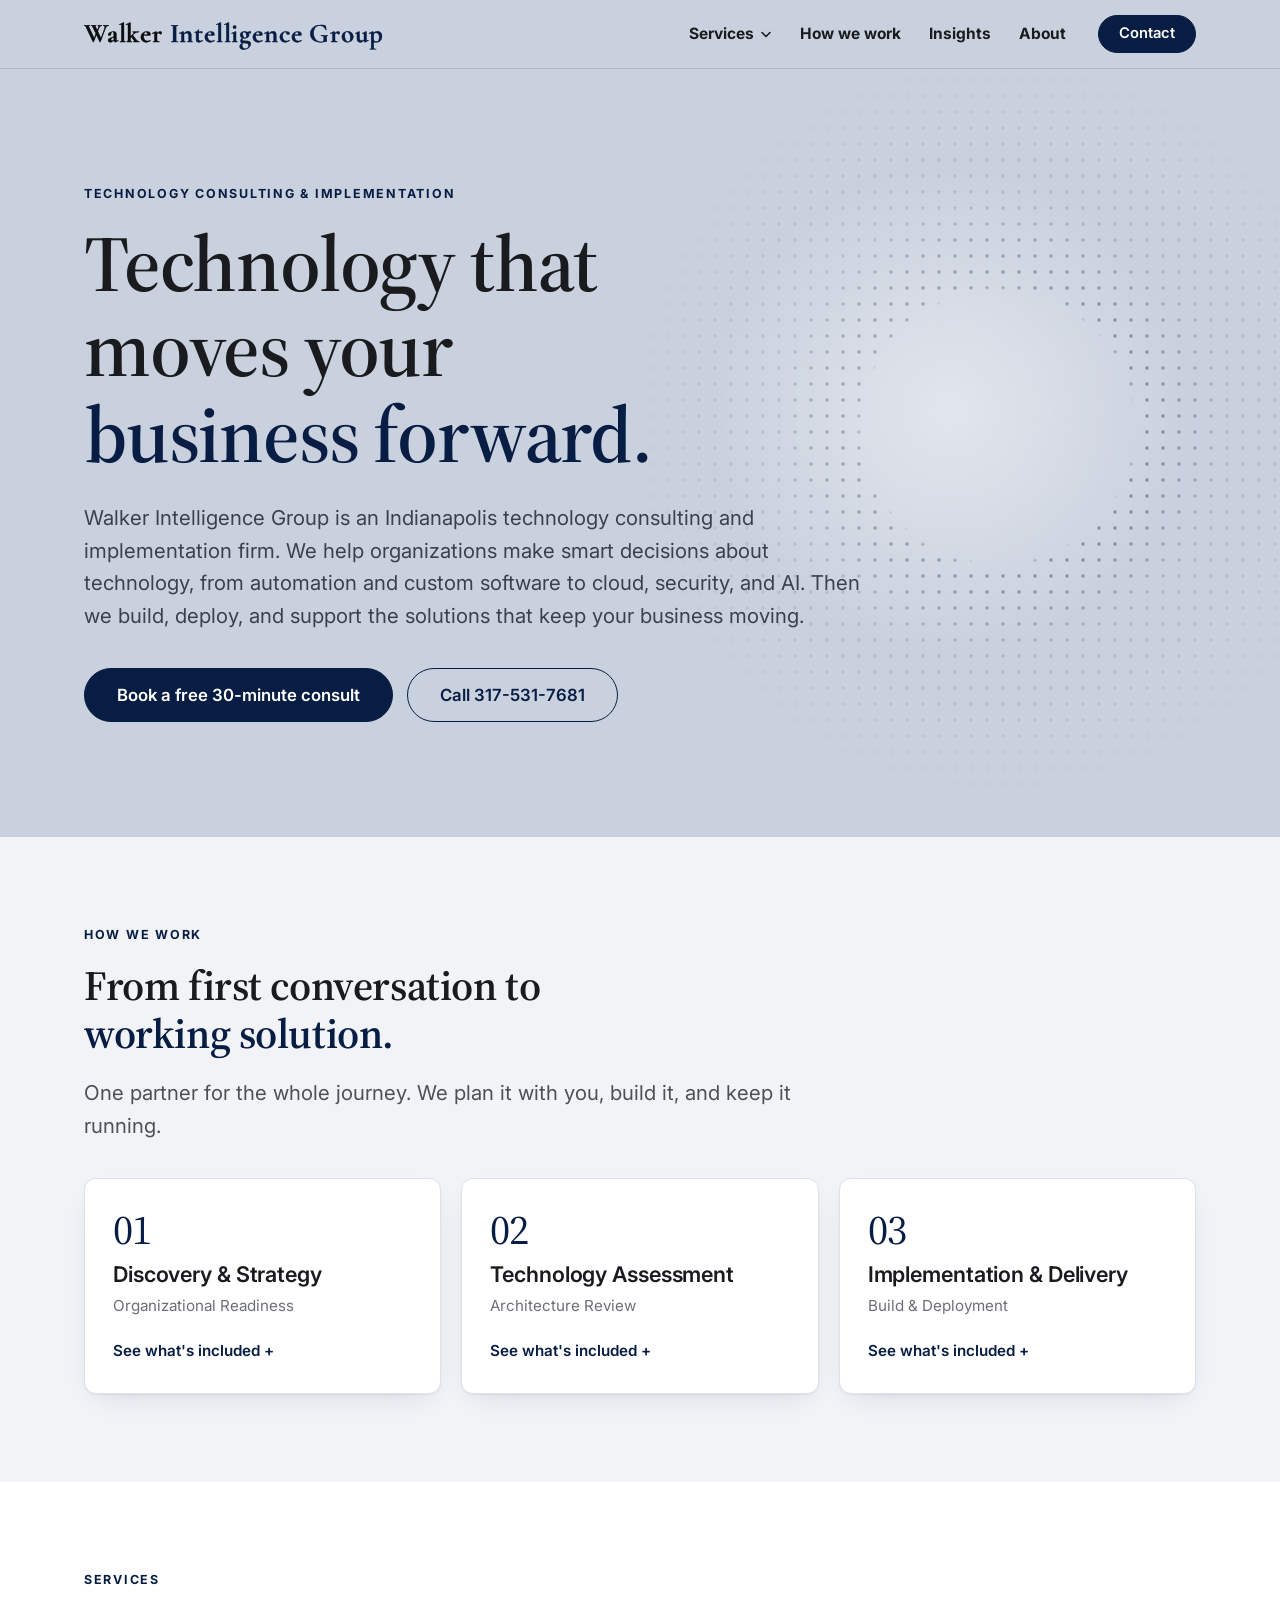
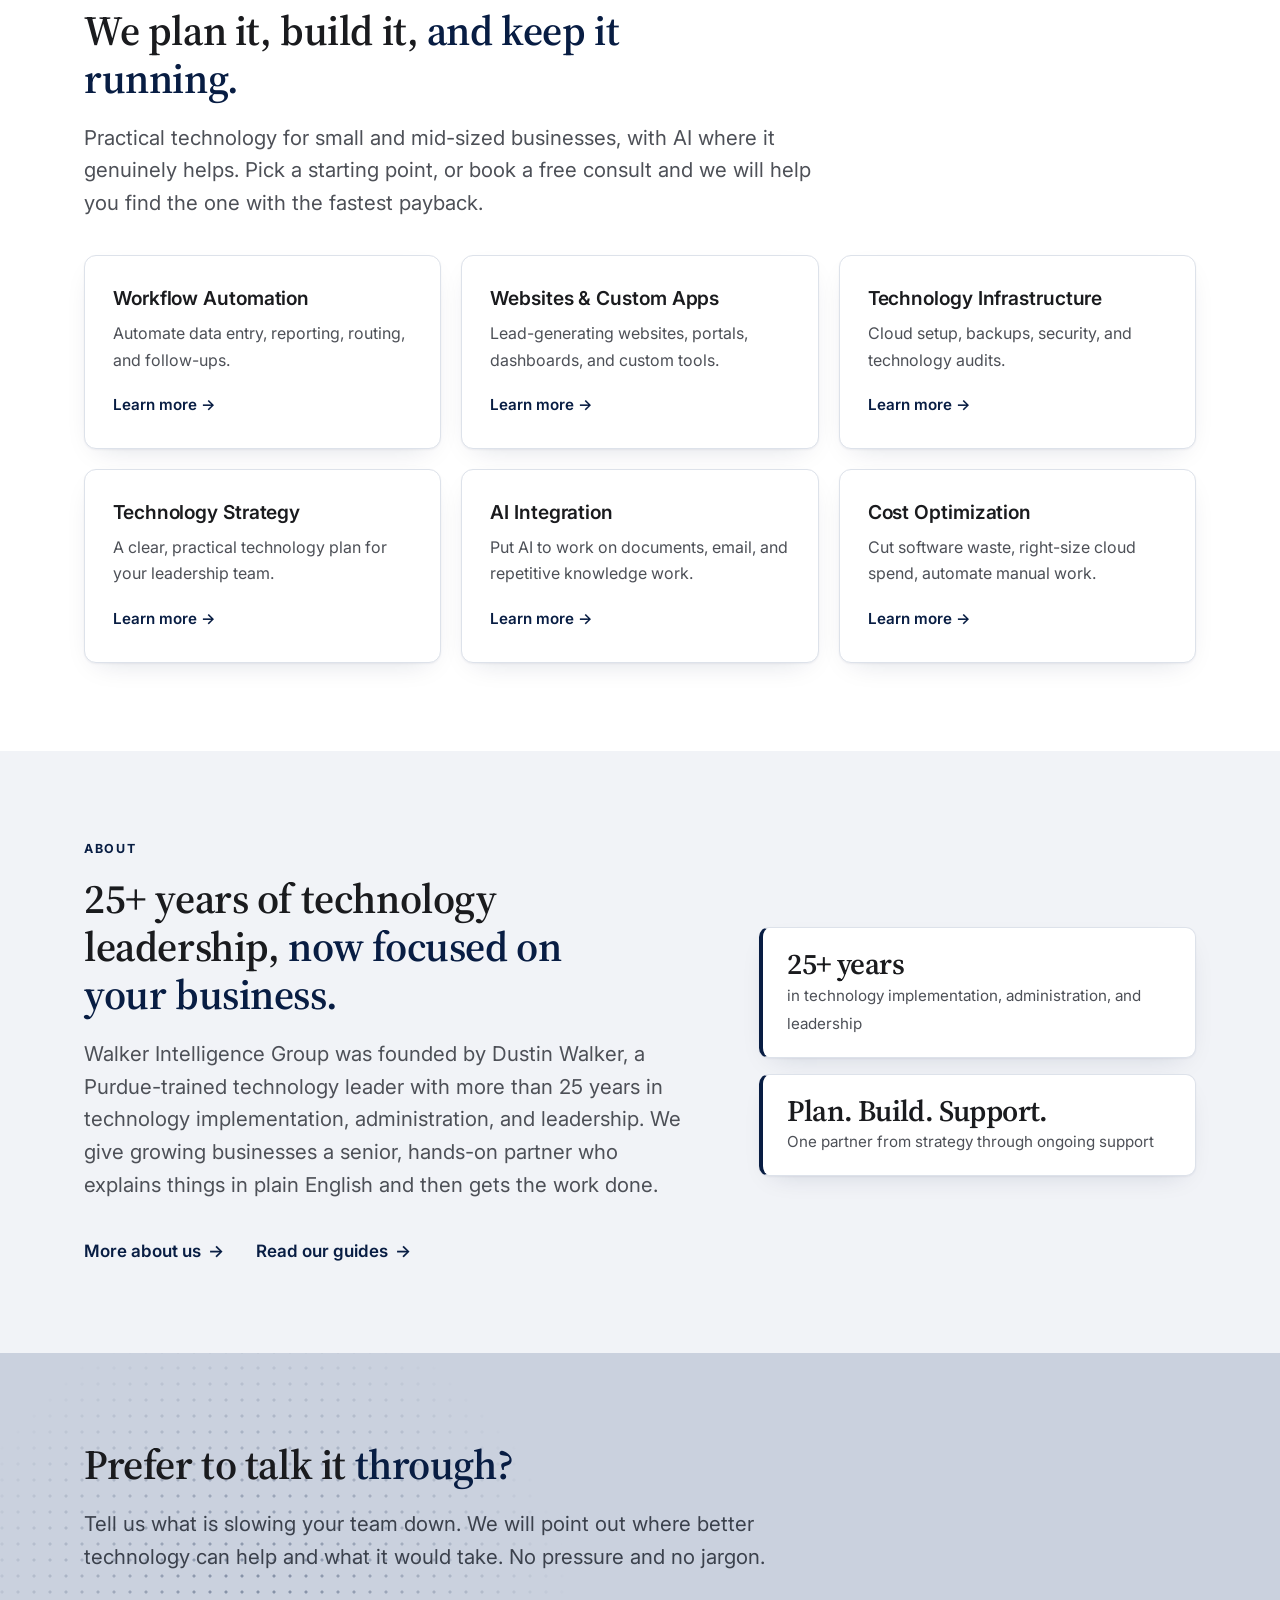
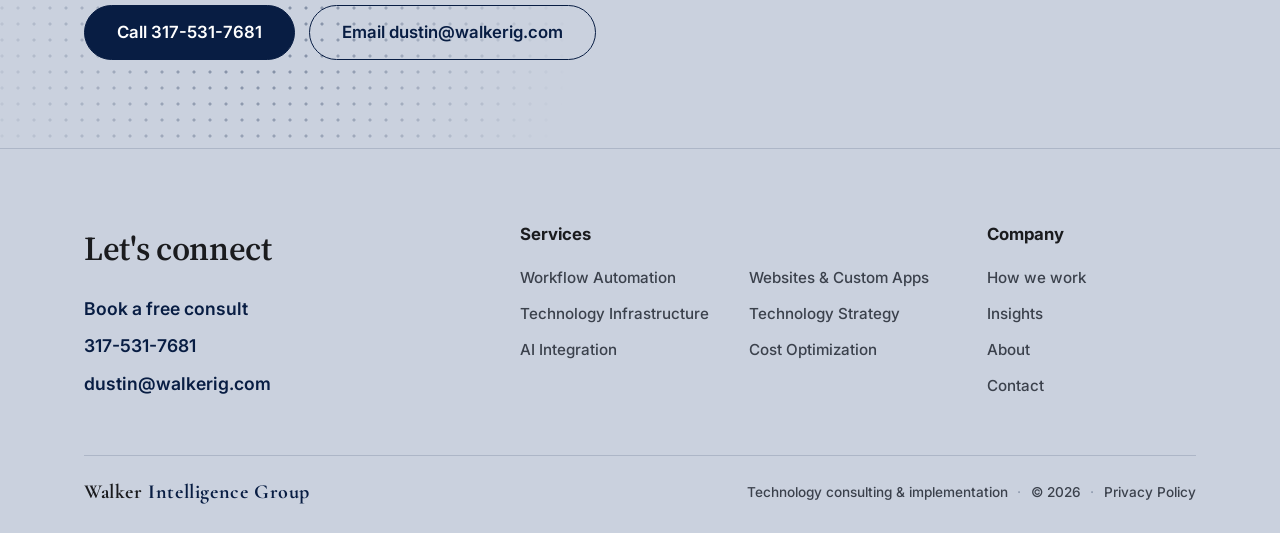
==== commit 7ae11700: "Simplify header: single Contact button, no phone number - Rename the header "Free consult" button to" ====
--- a/index.html
+++ b/index.html
@@ -44,8 +44,9 @@
   <meta name="twitter:description" content="Technology consulting and implementation for Indianapolis businesses. We plan it, build it, and keep it running." />
   <meta name="twitter:image" content="https://walkerig.com/og-image.jpg" />
 
-  <link rel="icon" type="image/svg+xml" href="favicon.svg" />
-  <link rel="apple-touch-icon" href="wig-logo-144.png" />
+  <link rel="icon" type="image/svg+xml" href="/favicon-wig.svg" />
+  <link rel="icon" type="image/png" sizes="32x32" href="/favicon-32.png" />
+  <link rel="apple-touch-icon" href="/apple-touch-icon.png" />
 
   <script type="application/ld+json">
   {
@@ -150,12 +151,10 @@
         <li class="nav-item"><a class="nav-link" href="/#approach">How we work</a></li>
         <li class="nav-item"><a class="nav-link" href="/insights/">Insights</a></li>
         <li class="nav-item"><a class="nav-link" href="/about/">About</a></li>
-        <li class="nav-item"><a class="nav-link" href="/contact/">Contact</a></li>
       </ul>
     </nav>
     <div class="header-actions">
-      <a class="header-phone" href="tel:+13175317681">317-531-7681</a>
-    <a class="btn btn-sm" href="/contact/">Free consult</a>
+    <a class="btn btn-sm" href="/contact/">Contact</a>
       <button class="menu-toggle" type="button" aria-expanded="false" aria-controls="mobile-menu" aria-label="Open menu"><span></span><span></span><span></span></button>
     </div>
   </div>
--- a/assets/site.css
+++ b/assets/site.css
@@ -116,7 +116,7 @@
 .brand-main { color: #0b0c0e; -webkit-text-stroke: 0.45px currentColor; }   /* thicken the fine serif strokes */
 .brand-main span { color: var(--navy); }
 
-.primary-nav { flex: 1; }
+.primary-nav { margin-left: auto; }   /* menu links sit with the Contact button on the right */
 .nav-list { list-style: none; display: flex; align-items: center; gap: 0.25rem; }
 .nav-link {
   display: inline-flex;
@@ -139,9 +139,8 @@
 .nav-link svg { width: 12px; height: 12px; transition: transform 0.2s; }
 .nav-trigger[aria-expanded="true"] svg { transform: rotate(180deg); }
 
-.header-actions { display: flex; align-items: center; gap: 1.25rem; margin-left: auto; }
-.header-phone { color: var(--on-surface); text-decoration: none; font-size: 0.97rem; font-weight: 700; white-space: nowrap; }
-.header-phone:hover { color: var(--navy); }
+.header-actions { display: flex; align-items: center; gap: 1.25rem; margin-left: -0.75rem; }
+@media (max-width: 960px) { .header-actions { margin-left: auto; } }
 
 /* Services mega menu */
 .mega {
@@ -242,9 +241,6 @@
 .mobile-contact { display: flex; flex-wrap: wrap; gap: 0.4rem 1.25rem; margin-top: 1.25rem; font-weight: 500; }
 .mobile-contact a { color: var(--text); text-decoration: none; }
 
-@media (max-width: 1180px) {
-  .header-phone { display: none; }
-}
 @media (max-width: 960px) {
   .primary-nav { display: none; }
   .menu-toggle { display: flex; }
